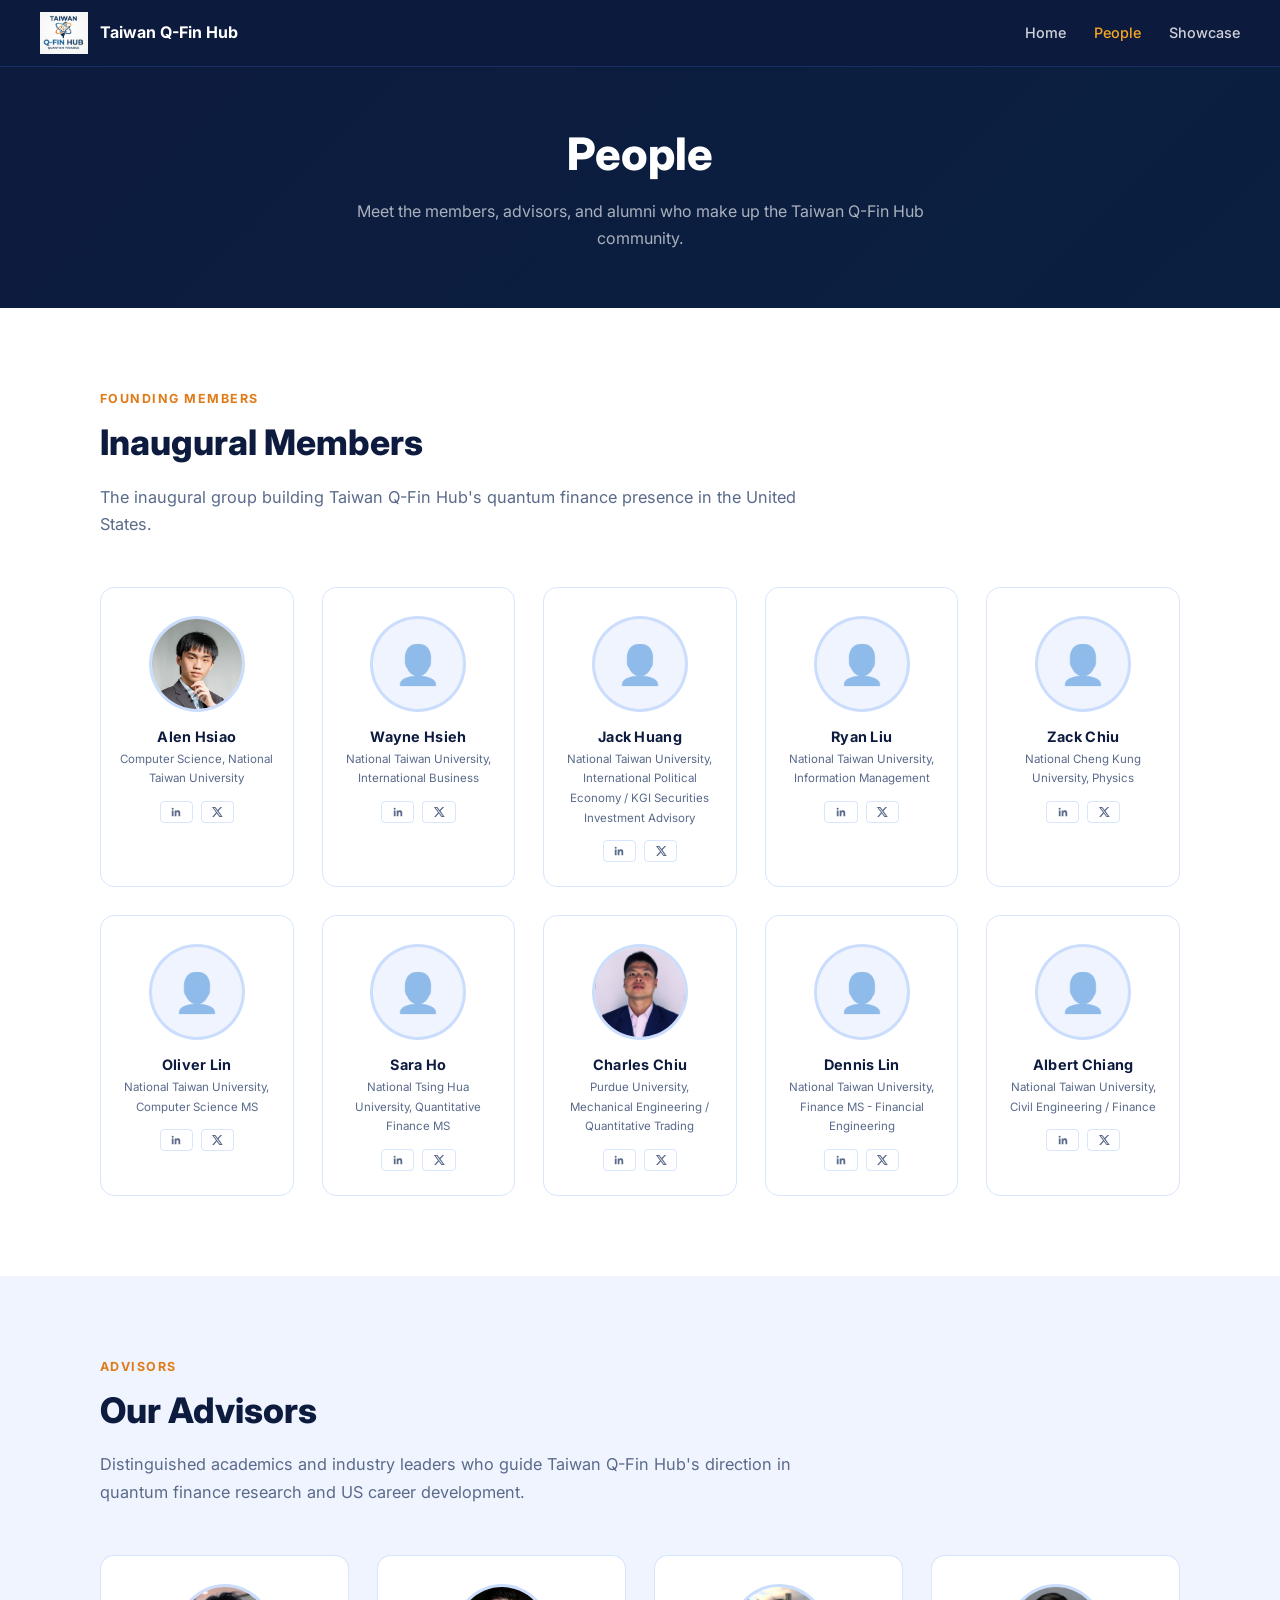
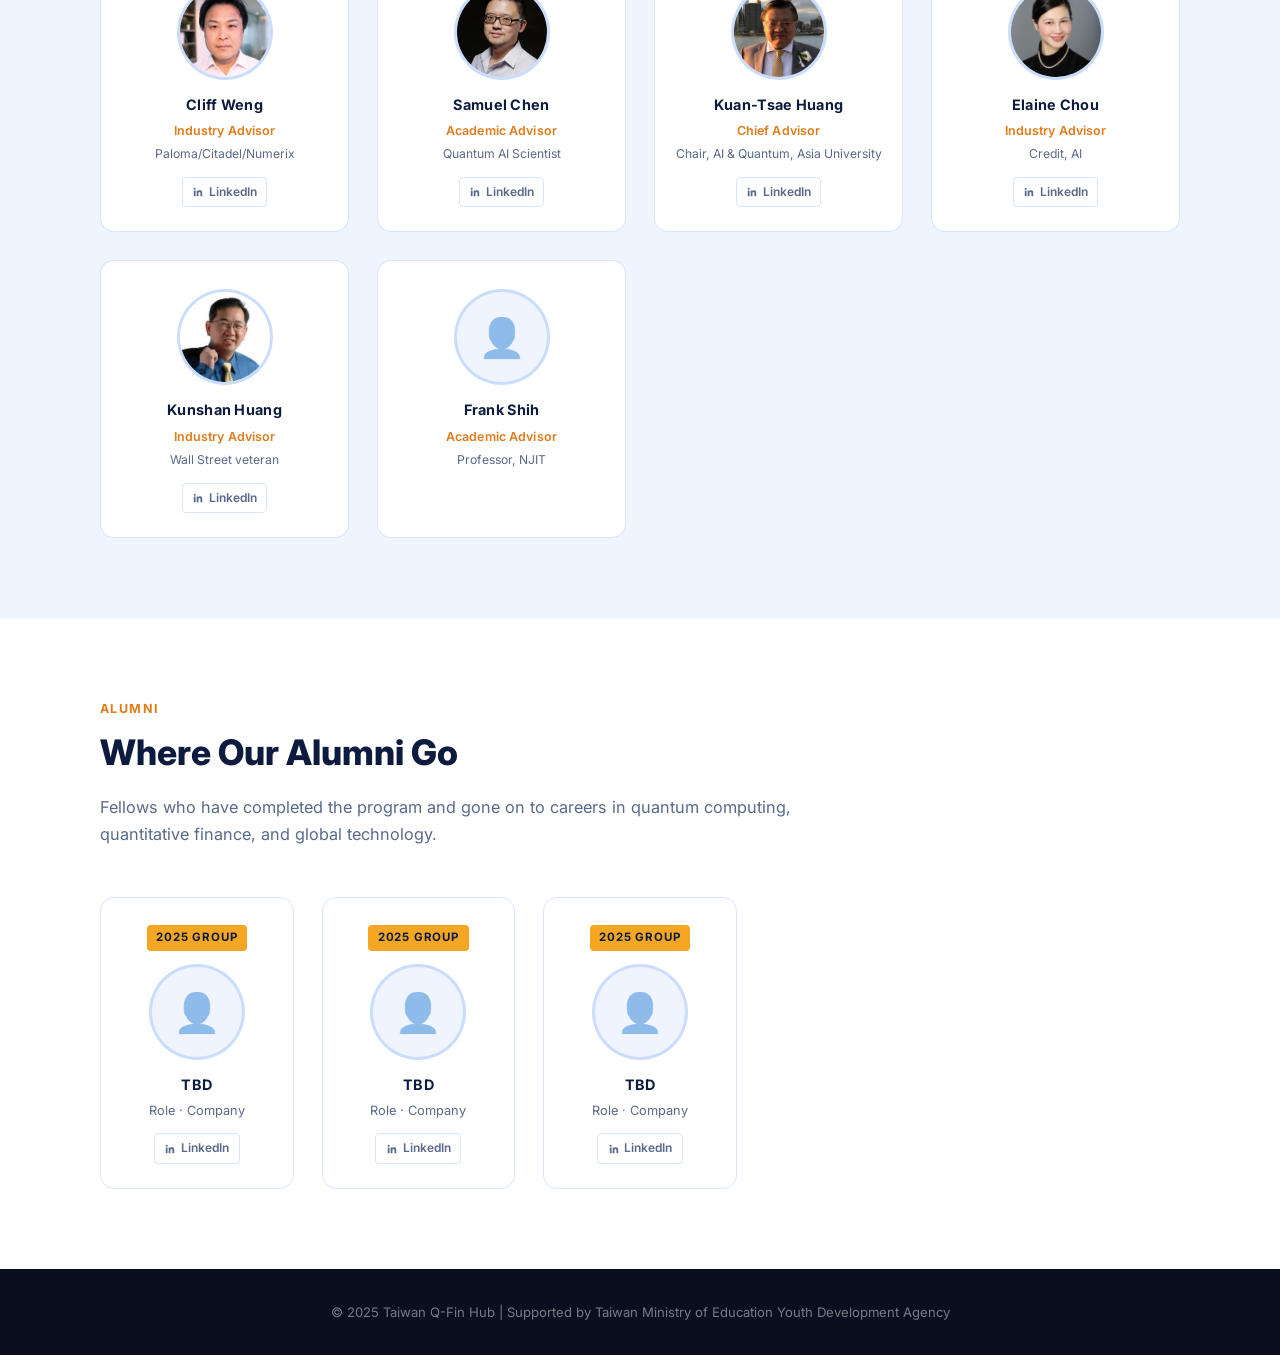
==== people.html @ 791dccd1 "Simplify navigation and standardize student profile links" ====
<!DOCTYPE html>
<html lang="en">
<head>
  <meta charset="UTF-8" />
  <meta name="viewport" content="width=device-width, initial-scale=1.0" />
  <title>People | Taiwan Q-Fin Hub</title>
  <meta name="description" content="Members, advisors, and alumni of Taiwan Q-Fin Hub – Taiwan's quantum finance research community." />
  <link rel="preconnect" href="https://fonts.googleapis.com" />
  <link rel="preconnect" href="https://fonts.gstatic.com" crossorigin />
  <link href="https://fonts.googleapis.com/css2?family=Inter:wght@300;400;500;600;700;800&family=Noto+Sans+TC:wght@300;400;500;700&display=swap" rel="stylesheet" />
  <link rel="stylesheet" href="styles.css" />
</head>
<body>

  <!-- Nav -->
  <nav>
    <a class="nav-logo" href="index.html">
      <img src="Taiwan QFin SM.png" alt="Taiwan Q-Fin Hub Logo" />
      <span>Taiwan Q-Fin Hub</span>
    </a>
    <ul class="nav-links">
      <li><a href="index.html">Home</a></li>
      <li><a href="people.html" class="nav-active">People</a></li>
      <li><a href="showcase.html">Showcase</a></li>
    </ul>
  </nav>

  <!-- Page Hero -->
  <div class="page-hero">
    <h1>People</h1>
    <p>Meet the members, advisors, and alumni who make up the Taiwan Q-Fin Hub community.</p>
  </div>

  <!-- Founding Members -->
  <section id="members">
    <div class="container">
      <div class="section-label">Founding Members</div>
      <h2 class="section-title">Inaugural Members</h2>
      <p class="section-intro">The inaugural group building Taiwan Q-Fin Hub's quantum finance presence in the United States.</p>
      <div class="members-grid">

        <!-- Member 1 -->
        <div class="member-card">
          <div class="member-photo">
            <img src="img/Hsiao, Wei-Lun.jpg" alt="Alen Hsiao" />
          </div>
          <div class="member-name">Alen Hsiao</div>
          <div class="member-org">Computer Science, National Taiwan University</div>
          <div class="member-links">
            <a class="member-link" href="https://www.linkedin.com/in/alen-hsiao/" target="_blank" rel="noopener" title="LinkedIn" aria-label="LinkedIn">
              <svg viewBox="0 0 24 24"><path d="M20.45 20.45h-3.56v-5.57c0-1.33-.03-3.04-1.85-3.04-1.85 0-2.13 1.45-2.13 2.94v5.67H9.35V9h3.41v1.56h.05c.48-.9 1.64-1.85 3.37-1.85 3.6 0 4.27 2.37 4.27 5.45v6.29zM5.34 7.43a2.07 2.07 0 110-4.14 2.07 2.07 0 010 4.14zM7.12 20.45H3.56V9h3.56v11.45z"/></svg>
            </a>
            <a class="member-link" href="https://x.com/LunXiao2959" target="_blank" rel="noopener" title="X Profile" aria-label="X Profile">
              <svg viewBox="0 0 24 24"><path d="M18.9 2h3.3l-7.2 8.2L23.5 22h-6.7l-5.2-6.8L5.6 22H2.3l7.7-8.8L1.8 2h6.8l4.7 6.2L18.9 2Zm-1.2 17.9h1.8L7.6 4H5.7l12 15.9Z"/></svg>
            </a>
          </div>
        </div>

        <!-- Member 2 -->
        <div class="member-card">
          <div class="member-photo">
            <span class="placeholder-icon">&#128100;</span>
          </div>
          <div class="member-name">Wayne Hsieh</div>
          <div class="member-org">National Taiwan University, International Business</div>
          <div class="member-links">
            <a class="member-link" href="#" title="LinkedIn" aria-label="LinkedIn">
              <svg viewBox="0 0 24 24"><path d="M20.45 20.45h-3.56v-5.57c0-1.33-.03-3.04-1.85-3.04-1.85 0-2.13 1.45-2.13 2.94v5.67H9.35V9h3.41v1.56h.05c.48-.9 1.64-1.85 3.37-1.85 3.6 0 4.27 2.37 4.27 5.45v6.29zM5.34 7.43a2.07 2.07 0 110-4.14 2.07 2.07 0 010 4.14zM7.12 20.45H3.56V9h3.56v11.45z"/></svg>
            </a>
            <a class="member-link" href="#" title="X Profile" aria-label="X Profile">
              <svg viewBox="0 0 24 24"><path d="M18.9 2h3.3l-7.2 8.2L23.5 22h-6.7l-5.2-6.8L5.6 22H2.3l7.7-8.8L1.8 2h6.8l4.7 6.2L18.9 2Zm-1.2 17.9h1.8L7.6 4H5.7l12 15.9Z"/></svg>
            </a>
          </div>
        </div>

        <!-- Member 3 -->
        <div class="member-card">
          <div class="member-photo">
            <span class="placeholder-icon">&#128100;</span>
          </div>
          <div class="member-name">Jack Huang</div>
          <div class="member-org">National Taiwan University, International Political Economy / KGI Securities Investment Advisory</div>
          <div class="member-links">
            <a class="member-link" href="#" title="LinkedIn" aria-label="LinkedIn">
              <svg viewBox="0 0 24 24"><path d="M20.45 20.45h-3.56v-5.57c0-1.33-.03-3.04-1.85-3.04-1.85 0-2.13 1.45-2.13 2.94v5.67H9.35V9h3.41v1.56h.05c.48-.9 1.64-1.85 3.37-1.85 3.6 0 4.27 2.37 4.27 5.45v6.29zM5.34 7.43a2.07 2.07 0 110-4.14 2.07 2.07 0 010 4.14zM7.12 20.45H3.56V9h3.56v11.45z"/></svg>
            </a>
            <a class="member-link" href="#" title="X Profile" aria-label="X Profile">
              <svg viewBox="0 0 24 24"><path d="M18.9 2h3.3l-7.2 8.2L23.5 22h-6.7l-5.2-6.8L5.6 22H2.3l7.7-8.8L1.8 2h6.8l4.7 6.2L18.9 2Zm-1.2 17.9h1.8L7.6 4H5.7l12 15.9Z"/></svg>
            </a>
          </div>
        </div>

        <!-- Member 4 -->
        <div class="member-card">
          <div class="member-photo">
            <span class="placeholder-icon">&#128100;</span>
          </div>
          <div class="member-name">Ryan Liu</div>
          <div class="member-org">National Taiwan University, Information Management</div>
          <div class="member-links">
            <a class="member-link" href="#" title="LinkedIn" aria-label="LinkedIn">
              <svg viewBox="0 0 24 24"><path d="M20.45 20.45h-3.56v-5.57c0-1.33-.03-3.04-1.85-3.04-1.85 0-2.13 1.45-2.13 2.94v5.67H9.35V9h3.41v1.56h.05c.48-.9 1.64-1.85 3.37-1.85 3.6 0 4.27 2.37 4.27 5.45v6.29zM5.34 7.43a2.07 2.07 0 110-4.14 2.07 2.07 0 010 4.14zM7.12 20.45H3.56V9h3.56v11.45z"/></svg>
            </a>
            <a class="member-link" href="#" title="X Profile" aria-label="X Profile">
              <svg viewBox="0 0 24 24"><path d="M18.9 2h3.3l-7.2 8.2L23.5 22h-6.7l-5.2-6.8L5.6 22H2.3l7.7-8.8L1.8 2h6.8l4.7 6.2L18.9 2Zm-1.2 17.9h1.8L7.6 4H5.7l12 15.9Z"/></svg>
            </a>
          </div>
        </div>

        <!-- Member 5 -->
        <div class="member-card">
          <div class="member-photo">
            <span class="placeholder-icon">&#128100;</span>
          </div>
          <div class="member-name">Zack Chiu</div>
          <div class="member-org">National Cheng Kung University, Physics</div>
          <div class="member-links">
            <a class="member-link" href="#" title="LinkedIn" aria-label="LinkedIn">
              <svg viewBox="0 0 24 24"><path d="M20.45 20.45h-3.56v-5.57c0-1.33-.03-3.04-1.85-3.04-1.85 0-2.13 1.45-2.13 2.94v5.67H9.35V9h3.41v1.56h.05c.48-.9 1.64-1.85 3.37-1.85 3.6 0 4.27 2.37 4.27 5.45v6.29zM5.34 7.43a2.07 2.07 0 110-4.14 2.07 2.07 0 010 4.14zM7.12 20.45H3.56V9h3.56v11.45z"/></svg>
            </a>
            <a class="member-link" href="#" title="X Profile" aria-label="X Profile">
              <svg viewBox="0 0 24 24"><path d="M18.9 2h3.3l-7.2 8.2L23.5 22h-6.7l-5.2-6.8L5.6 22H2.3l7.7-8.8L1.8 2h6.8l4.7 6.2L18.9 2Zm-1.2 17.9h1.8L7.6 4H5.7l12 15.9Z"/></svg>
            </a>
          </div>
        </div>

        <!-- Member 6 -->
        <div class="member-card">
          <div class="member-photo">
            <span class="placeholder-icon">&#128100;</span>
          </div>
          <div class="member-name">Oliver Lin</div>
          <div class="member-org">National Taiwan University, Computer Science MS</div>
          <div class="member-links">
            <a class="member-link" href="#" title="LinkedIn" aria-label="LinkedIn">
              <svg viewBox="0 0 24 24"><path d="M20.45 20.45h-3.56v-5.57c0-1.33-.03-3.04-1.85-3.04-1.85 0-2.13 1.45-2.13 2.94v5.67H9.35V9h3.41v1.56h.05c.48-.9 1.64-1.85 3.37-1.85 3.6 0 4.27 2.37 4.27 5.45v6.29zM5.34 7.43a2.07 2.07 0 110-4.14 2.07 2.07 0 010 4.14zM7.12 20.45H3.56V9h3.56v11.45z"/></svg>
            </a>
            <a class="member-link" href="#" title="X Profile" aria-label="X Profile">
              <svg viewBox="0 0 24 24"><path d="M18.9 2h3.3l-7.2 8.2L23.5 22h-6.7l-5.2-6.8L5.6 22H2.3l7.7-8.8L1.8 2h6.8l4.7 6.2L18.9 2Zm-1.2 17.9h1.8L7.6 4H5.7l12 15.9Z"/></svg>
            </a>
          </div>
        </div>

        <!-- Member 7 -->
        <div class="member-card">
          <div class="member-photo">
            <span class="placeholder-icon">&#128100;</span>
          </div>
          <div class="member-name">Sara Ho</div>
          <div class="member-org">National Tsing Hua University, Quantitative Finance MS</div>
          <div class="member-links">
            <a class="member-link" href="#" title="LinkedIn" aria-label="LinkedIn">
              <svg viewBox="0 0 24 24"><path d="M20.45 20.45h-3.56v-5.57c0-1.33-.03-3.04-1.85-3.04-1.85 0-2.13 1.45-2.13 2.94v5.67H9.35V9h3.41v1.56h.05c.48-.9 1.64-1.85 3.37-1.85 3.6 0 4.27 2.37 4.27 5.45v6.29zM5.34 7.43a2.07 2.07 0 110-4.14 2.07 2.07 0 010 4.14zM7.12 20.45H3.56V9h3.56v11.45z"/></svg>
            </a>
            <a class="member-link" href="#" title="X Profile" aria-label="X Profile">
              <svg viewBox="0 0 24 24"><path d="M18.9 2h3.3l-7.2 8.2L23.5 22h-6.7l-5.2-6.8L5.6 22H2.3l7.7-8.8L1.8 2h6.8l4.7 6.2L18.9 2Zm-1.2 17.9h1.8L7.6 4H5.7l12 15.9Z"/></svg>
            </a>
          </div>
        </div>

        <!-- Member 8 -->
        <div class="member-card">
          <div class="member-photo">
            <img src="img/CharlesChiu.jpg" alt="Charles Chiu" />
          </div>
          <div class="member-name">Charles Chiu</div>
          <div class="member-org">Purdue University, Mechanical Engineering / Quantitative Trading</div>
          <div class="member-links">
            <a class="member-link" href="https://www.linkedin.com/in/charles-chiu-a601b9210/" target="_blank" rel="noopener" title="LinkedIn" aria-label="LinkedIn">
              <svg viewBox="0 0 24 24"><path d="M20.45 20.45h-3.56v-5.57c0-1.33-.03-3.04-1.85-3.04-1.85 0-2.13 1.45-2.13 2.94v5.67H9.35V9h3.41v1.56h.05c.48-.9 1.64-1.85 3.37-1.85 3.6 0 4.27 2.37 4.27 5.45v6.29zM5.34 7.43a2.07 2.07 0 110-4.14 2.07 2.07 0 010 4.14zM7.12 20.45H3.56V9h3.56v11.45z"/></svg>
            </a>
            <a class="member-link" href="#" title="X Profile" aria-label="X Profile">
              <svg viewBox="0 0 24 24"><path d="M18.9 2h3.3l-7.2 8.2L23.5 22h-6.7l-5.2-6.8L5.6 22H2.3l7.7-8.8L1.8 2h6.8l4.7 6.2L18.9 2Zm-1.2 17.9h1.8L7.6 4H5.7l12 15.9Z"/></svg>
            </a>
          </div>
        </div>

        <!-- Member 9 -->
        <div class="member-card">
          <div class="member-photo">
            <span class="placeholder-icon">&#128100;</span>
          </div>
          <div class="member-name">Dennis Lin</div>
          <div class="member-org">National Taiwan University, Finance MS - Financial Engineering</div>
          <div class="member-links">
            <a class="member-link" href="#" title="LinkedIn" aria-label="LinkedIn">
              <svg viewBox="0 0 24 24"><path d="M20.45 20.45h-3.56v-5.57c0-1.33-.03-3.04-1.85-3.04-1.85 0-2.13 1.45-2.13 2.94v5.67H9.35V9h3.41v1.56h.05c.48-.9 1.64-1.85 3.37-1.85 3.6 0 4.27 2.37 4.27 5.45v6.29zM5.34 7.43a2.07 2.07 0 110-4.14 2.07 2.07 0 010 4.14zM7.12 20.45H3.56V9h3.56v11.45z"/></svg>
            </a>
            <a class="member-link" href="#" title="X Profile" aria-label="X Profile">
              <svg viewBox="0 0 24 24"><path d="M18.9 2h3.3l-7.2 8.2L23.5 22h-6.7l-5.2-6.8L5.6 22H2.3l7.7-8.8L1.8 2h6.8l4.7 6.2L18.9 2Zm-1.2 17.9h1.8L7.6 4H5.7l12 15.9Z"/></svg>
            </a>
          </div>
        </div>

        <!-- Member 10 -->
        <div class="member-card">
          <div class="member-photo">
            <span class="placeholder-icon">&#128100;</span>
          </div>
          <div class="member-name">Albert Chiang</div>
          <div class="member-org">National Taiwan University, Civil Engineering / Finance</div>
          <div class="member-links">
            <a class="member-link" href="#" title="LinkedIn" aria-label="LinkedIn">
              <svg viewBox="0 0 24 24"><path d="M20.45 20.45h-3.56v-5.57c0-1.33-.03-3.04-1.85-3.04-1.85 0-2.13 1.45-2.13 2.94v5.67H9.35V9h3.41v1.56h.05c.48-.9 1.64-1.85 3.37-1.85 3.6 0 4.27 2.37 4.27 5.45v6.29zM5.34 7.43a2.07 2.07 0 110-4.14 2.07 2.07 0 010 4.14zM7.12 20.45H3.56V9h3.56v11.45z"/></svg>
            </a>
            <a class="member-link" href="#" title="X Profile" aria-label="X Profile">
              <svg viewBox="0 0 24 24"><path d="M18.9 2h3.3l-7.2 8.2L23.5 22h-6.7l-5.2-6.8L5.6 22H2.3l7.7-8.8L1.8 2h6.8l4.7 6.2L18.9 2Zm-1.2 17.9h1.8L7.6 4H5.7l12 15.9Z"/></svg>
            </a>
          </div>
        </div>

      </div>
    </div>
  </section>

  <!-- Advisors -->
  <section id="advisors">
    <div class="container">
      <div class="section-label">Advisors</div>
      <h2 class="section-title">Our Advisors</h2>
      <p class="section-intro">Distinguished academics and industry leaders who guide Taiwan Q-Fin Hub's direction in quantum finance research and US career development.</p>
      <div class="advisors-grid">

        <div class="advisor-card">
          <div class="member-photo"><img src="img/cliffweng.jpg" alt="Cliff Weng" /></div>
          <div class="member-name">Cliff Weng</div>
          <div class="advisor-title">Industry Advisor</div>
          <div class="advisor-org">Paloma/Citadel/Numerix</div>
          <div class="member-links">
            <a class="member-link" href="https://www.linkedin.com/in/cliffweng/" target="_blank" rel="noopener" title="LinkedIn">
              <svg viewBox="0 0 24 24"><path d="M20.45 20.45h-3.56v-5.57c0-1.33-.03-3.04-1.85-3.04-1.85 0-2.13 1.45-2.13 2.94v5.67H9.35V9h3.41v1.56h.05c.48-.9 1.64-1.85 3.37-1.85 3.6 0 4.27 2.37 4.27 5.45v6.29zM5.34 7.43a2.07 2.07 0 110-4.14 2.07 2.07 0 010 4.14zM7.12 20.45H3.56V9h3.56v11.45z"/></svg>
              LinkedIn
            </a>
          </div>
        </div>

        <div class="advisor-card">
          <div class="member-photo"><img src="img/SamuelChen.jpg" alt="Samuel Chen" /></div>
          <div class="member-name">Samuel Chen</div>
          <div class="advisor-title">Academic Advisor</div>
          <div class="advisor-org">Quantum AI Scientist</div>
          <div class="member-links">
            <a class="member-link" href="https://www.linkedin.com/in/samuel-yen-chi-chen/" target="_blank" rel="noopener" title="LinkedIn">
              <svg viewBox="0 0 24 24"><path d="M20.45 20.45h-3.56v-5.57c0-1.33-.03-3.04-1.85-3.04-1.85 0-2.13 1.45-2.13 2.94v5.67H9.35V9h3.41v1.56h.05c.48-.9 1.64-1.85 3.37-1.85 3.6 0 4.27 2.37 4.27 5.45v6.29zM5.34 7.43a2.07 2.07 0 110-4.14 2.07 2.07 0 010 4.14zM7.12 20.45H3.56V9h3.56v11.45z"/></svg>
              LinkedIn
            </a>
          </div>
        </div>

        <div class="advisor-card">
          <div class="member-photo"><img src="img/Kuan-Tsae-Huang.jpg" alt="Kuan-Tsae Huang" /></div>
          <div class="member-name">Kuan-Tsae Huang</div>
          <div class="advisor-title">Chief Advisor</div>
          <div class="advisor-org">Chair, AI & Quantum, Asia University</div>
          <div class="member-links">
            <a class="member-link" href="https://www.linkedin.com/in/kuan-tsae-huang-0a77788/" target="_blank" rel="noopener" title="LinkedIn">
              <svg viewBox="0 0 24 24"><path d="M20.45 20.45h-3.56v-5.57c0-1.33-.03-3.04-1.85-3.04-1.85 0-2.13 1.45-2.13 2.94v5.67H9.35V9h3.41v1.56h.05c.48-.9 1.64-1.85 3.37-1.85 3.6 0 4.27 2.37 4.27 5.45v6.29zM5.34 7.43a2.07 2.07 0 110-4.14 2.07 2.07 0 010 4.14zM7.12 20.45H3.56V9h3.56v11.45z"/></svg>
              LinkedIn
            </a>
          </div>
        </div>

        <div class="advisor-card">
          <div class="member-photo"><img src="img/elainechou.jpg" alt="Elaine Chou" /></div>
          <div class="member-name">Elaine Chou</div>
          <div class="advisor-title">Industry Advisor</div>
          <div class="advisor-org">Credit, AI</div>
          <div class="member-links">
            <a class="member-link" href="https://www.linkedin.com/in/elaineschou/" target="_blank" rel="noopener" title="LinkedIn">
              <svg viewBox="0 0 24 24"><path d="M20.45 20.45h-3.56v-5.57c0-1.33-.03-3.04-1.85-3.04-1.85 0-2.13 1.45-2.13 2.94v5.67H9.35V9h3.41v1.56h.05c.48-.9 1.64-1.85 3.37-1.85 3.6 0 4.27 2.37 4.27 5.45v6.29zM5.34 7.43a2.07 2.07 0 110-4.14 2.07 2.07 0 010 4.14zM7.12 20.45H3.56V9h3.56v11.45z"/></svg>
              LinkedIn
            </a>
          </div>
        </div>

        <div class="advisor-card">
          <div class="member-photo"><img src="img/KunshanHuang.jpg" alt="Kunshan Huang" /></div>
          <div class="member-name">Kunshan Huang</div>
          <div class="advisor-title">Industry Advisor</div>
          <div class="advisor-org">Wall Street veteran</div>
          <div class="member-links">
            <a class="member-link" href="https://www.linkedin.com/in/kunshan-huang-b61172/" target="_blank" rel="noopener" title="LinkedIn">
              <svg viewBox="0 0 24 24"><path d="M20.45 20.45h-3.56v-5.57c0-1.33-.03-3.04-1.85-3.04-1.85 0-2.13 1.45-2.13 2.94v5.67H9.35V9h3.41v1.56h.05c.48-.9 1.64-1.85 3.37-1.85 3.6 0 4.27 2.37 4.27 5.45v6.29zM5.34 7.43a2.07 2.07 0 110-4.14 2.07 2.07 0 010 4.14zM7.12 20.45H3.56V9h3.56v11.45z"/></svg>
              LinkedIn
            </a>
          </div>
        </div>

        <div class="advisor-card">
          <div class="member-photo"><span class="placeholder-icon">&#128100;</span></div>
          <div class="member-name">Frank Shih</div>
          <div class="advisor-title">Academic Advisor</div>
          <div class="advisor-org">Professor, NJIT</div>
          <div class="member-links">
          </div>
        </div>

      </div>
    </div>
  </section>

  <!-- Alumni -->
  <section id="alumni">
    <div class="container">
      <div class="section-label">Alumni</div>
      <h2 class="section-title">Where Our Alumni Go</h2>
      <p class="section-intro">Fellows who have completed the program and gone on to careers in quantum computing, quantitative finance, and global technology.</p>
      <div class="alumni-grid">

        <!-- Alumni placeholder 1 -->
        <div class="alumni-card">
          <div class="alumni-year">2025 Group</div>
          <div class="member-photo">
            <span class="placeholder-icon">&#128100;</span>
          </div>
          <div class="member-name">TBD</div>
          <div class="alumni-role">Role · Company</div>
          <div class="member-links">
            <a class="member-link" href="#" title="LinkedIn">
              <svg viewBox="0 0 24 24"><path d="M20.45 20.45h-3.56v-5.57c0-1.33-.03-3.04-1.85-3.04-1.85 0-2.13 1.45-2.13 2.94v5.67H9.35V9h3.41v1.56h.05c.48-.9 1.64-1.85 3.37-1.85 3.6 0 4.27 2.37 4.27 5.45v6.29zM5.34 7.43a2.07 2.07 0 110-4.14 2.07 2.07 0 010 4.14zM7.12 20.45H3.56V9h3.56v11.45z"/></svg>
              LinkedIn
            </a>
          </div>
        </div>

        <!-- Alumni placeholder 2 -->
        <div class="alumni-card">
          <div class="alumni-year">2025 Group</div>
          <div class="member-photo">
            <span class="placeholder-icon">&#128100;</span>
          </div>
          <div class="member-name">TBD</div>
          <div class="alumni-role">Role · Company</div>
          <div class="member-links">
            <a class="member-link" href="#" title="LinkedIn">
              <svg viewBox="0 0 24 24"><path d="M20.45 20.45h-3.56v-5.57c0-1.33-.03-3.04-1.85-3.04-1.85 0-2.13 1.45-2.13 2.94v5.67H9.35V9h3.41v1.56h.05c.48-.9 1.64-1.85 3.37-1.85 3.6 0 4.27 2.37 4.27 5.45v6.29zM5.34 7.43a2.07 2.07 0 110-4.14 2.07 2.07 0 010 4.14zM7.12 20.45H3.56V9h3.56v11.45z"/></svg>
              LinkedIn
            </a>
          </div>
        </div>

        <!-- Alumni placeholder 3 -->
        <div class="alumni-card">
          <div class="alumni-year">2025 Group</div>
          <div class="member-photo">
            <span class="placeholder-icon">&#128100;</span>
          </div>
          <div class="member-name">TBD</div>
          <div class="alumni-role">Role · Company</div>
          <div class="member-links">
            <a class="member-link" href="#" title="LinkedIn">
              <svg viewBox="0 0 24 24"><path d="M20.45 20.45h-3.56v-5.57c0-1.33-.03-3.04-1.85-3.04-1.85 0-2.13 1.45-2.13 2.94v5.67H9.35V9h3.41v1.56h.05c.48-.9 1.64-1.85 3.37-1.85 3.6 0 4.27 2.37 4.27 5.45v6.29zM5.34 7.43a2.07 2.07 0 110-4.14 2.07 2.07 0 010 4.14zM7.12 20.45H3.56V9h3.56v11.45z"/></svg>
              LinkedIn
            </a>
          </div>
        </div>

      </div>
    </div>
  </section>

  <!-- Footer -->
  <footer>
    <p>© 2025 Taiwan Q-Fin Hub | Supported by Taiwan Ministry of Education Youth Development Agency</p>
  </footer>
</body>
</html>
---- styles.css ----
/* ── Reset & Base ── */
*, *::before, *::after { box-sizing: border-box; margin: 0; padding: 0; }
:root {
  --navy:   #0d1b3e;
  --blue:   #1a3a6e;
  --accent: #e07b1a;
  --gold:   #f5a623;
  --sky:    #3b82f6;
  --light:  #f0f4ff;
  --white:  #ffffff;
  --text:   #1e2a45;
  --muted:  #5a6a8a;
  --border: rgba(59,130,246,.2);
}
html { scroll-behavior: smooth; }
body {
  font-family: 'Inter', 'Noto Sans TC', sans-serif;
  color: var(--text);
  background: var(--white);
  line-height: 1.7;
}

/* ── Nav ── */
nav {
  position: fixed; top: 0; left: 0; right: 0; z-index: 99;
  display: flex; align-items: center; justify-content: space-between;
  padding: .75rem 2.5rem;
  background: rgba(13,27,62,.95);
  backdrop-filter: blur(10px);
  border-bottom: 1px solid var(--border);
}
.nav-logo { display: flex; align-items: center; gap: .75rem; text-decoration: none; }
.nav-logo img { height: 42px; }
.nav-logo span { color: #fff; font-weight: 700; font-size: 1rem; line-height: 1.2; }
.nav-links { display: flex; gap: 1.75rem; list-style: none; }
.nav-links a {
  color: rgba(255,255,255,.8); text-decoration: none;
  font-size: .9rem; font-weight: 500;
  transition: color .2s;
}
.nav-links a:hover { color: var(--gold); }

/* ── Hero ── */
#hero {
  min-height: 100vh;
  display: flex; align-items: center; justify-content: center;
  text-align: center;
  background: linear-gradient(135deg, var(--navy) 0%, #0a2040 55%, #0d3060 100%);
  padding: 7rem 2rem 4rem;
  position: relative; overflow: hidden;
}
#hero::before {
  content: '';
  position: absolute; inset: 0;
  background: radial-gradient(ellipse at 60% 50%, rgba(59,130,246,.12) 0%, transparent 70%),
              radial-gradient(ellipse at 20% 80%, rgba(224,123,26,.08) 0%, transparent 50%);
}
.hero-inner { position: relative; max-width: 860px; }
.hero-logo { width: 180px; margin-bottom: 2rem; filter: drop-shadow(0 4px 24px rgba(0,0,0,.4)); }
.hero-title-en {
  font-size: clamp(2.2rem, 5vw, 3.5rem);
  font-weight: 800; color: #fff;
  letter-spacing: -.01em; line-height: 1.1;
}
.hero-title-zh {
  font-size: clamp(1.6rem, 3.5vw, 2.4rem);
  font-weight: 700; color: var(--gold);
  margin-top: .5rem; letter-spacing: .05em;
  font-family: 'Noto Sans TC', sans-serif;
}
.hero-sub {
  margin-top: 1.5rem;
  font-size: 1.1rem; color: rgba(255,255,255,.72);
  max-width: 640px; margin-left: auto; margin-right: auto;
}
.hero-cta {
  margin-top: 2.5rem; display: flex; gap: 1rem;
  justify-content: center; flex-wrap: wrap;
}
.btn-primary {
  background: var(--accent); color: #fff;
  padding: .8rem 2rem; border-radius: 6px;
  text-decoration: none; font-weight: 600; font-size: .95rem;
  transition: background .2s, transform .15s;
  display: inline-block;
}
.btn-primary:hover { background: #c56a10; transform: translateY(-2px); }
.btn-outline {
  border: 2px solid rgba(255,255,255,.4); color: #fff;
  padding: .8rem 2rem; border-radius: 6px;
  text-decoration: none; font-weight: 600; font-size: .95rem;
  transition: border-color .2s, transform .15s;
  display: inline-block;
}
.btn-outline:hover { border-color: var(--gold); color: var(--gold); transform: translateY(-2px); }

/* ── Sections ── */
section { padding: 5rem 2rem; }
.container { max-width: 1080px; margin: 0 auto; }
.section-label {
  font-size: .78rem; font-weight: 700; letter-spacing: .12em;
  text-transform: uppercase; color: var(--accent);
  margin-bottom: .75rem;
}
.section-title {
  font-size: clamp(1.6rem, 3vw, 2.2rem);
  font-weight: 800; color: var(--navy);
  line-height: 1.2;
}
.section-intro {
  margin-top: 1.25rem; max-width: 700px;
  color: var(--muted); font-size: 1.02rem;
}

/* ── About ── */
#about { background: var(--light); }
.about-grid {
  display: grid; grid-template-columns: 1fr 1fr;
  gap: 3rem; margin-top: 3rem; align-items: start;
}
.about-block h3 {
  font-size: 1.1rem; font-weight: 700; color: var(--navy);
  margin-bottom: .75rem;
}
.about-block p { color: var(--muted); font-size: .97rem; }
.about-block p + p { margin-top: .75rem; }
.glance {
  margin-top: 2.5rem;
  padding-top: 2rem;
  border-top: 1px solid var(--border);
}
.glance h3 {
  font-size: 1.05rem;
  font-weight: 800;
  color: var(--navy);
  margin-bottom: 1rem;
}
.glance-grid {
  display: grid;
  grid-template-columns: repeat(2, minmax(0, 1fr));
  gap: 1rem;
}
.glance-item {
  display: flex;
  align-items: flex-start;
  gap: .9rem;
  background: #fff;
  border: 1px solid var(--border);
  border-radius: 8px;
  padding: 1rem;
}
.glance-icon {
  width: 2.25rem;
  height: 2.25rem;
  color: var(--accent);
  background: rgba(224,123,26,.1);
  border-radius: 8px;
  display: flex;
  align-items: center;
  justify-content: center;
  flex-shrink: 0;
}
.glance-icon svg {
  width: 1.25rem;
  height: 1.25rem;
  fill: none;
  stroke: currentColor;
  stroke-width: 2;
  stroke-linecap: round;
  stroke-linejoin: round;
}
.glance-label {
  font-size: .74rem;
  font-weight: 800;
  letter-spacing: .08em;
  text-transform: uppercase;
  color: var(--accent);
}
.glance-value {
  font-size: .92rem;
  color: var(--text);
  font-weight: 600;
  line-height: 1.45;
  margin-top: .1rem;
}

/* ── Program ── */
#program { background: #fff; }
.program-cards {
  display: grid; grid-template-columns: repeat(auto-fit, minmax(240px, 1fr));
  gap: 1.5rem; margin-top: 3rem;
}
.pcard {
  border: 1px solid var(--border); border-radius: 12px;
  padding: 2rem 1.75rem;
  transition: box-shadow .2s, transform .15s;
}
.pcard:hover { box-shadow: 0 8px 32px rgba(26,58,110,.12); transform: translateY(-3px); }
.pcard-icon {
  width: 2.2rem;
  height: 2.2rem;
  color: var(--accent);
  margin-bottom: 1rem;
}
.pcard-icon svg {
  width: 100%;
  height: 100%;
  fill: none;
  stroke: currentColor;
  stroke-width: 1.8;
  stroke-linecap: round;
  stroke-linejoin: round;
}
.pcard h3 { font-size: 1rem; font-weight: 700; color: var(--navy); margin-bottom: .4rem; }
.pcard p { font-size: .9rem; color: var(--muted); }

/* ── Schedule ── */
#schedule { background: var(--light); }
.timeline { margin-top: 3rem; display: flex; flex-direction: column; gap: 0; }
.trow {
  display: grid; grid-template-columns: 140px 1fr;
  gap: 1.5rem; padding: 1.25rem 0;
  border-bottom: 1px solid var(--border);
  align-items: start;
}
.trow:last-child { border-bottom: none; }
.trow-week {
  font-size: .82rem; font-weight: 700;
  color: var(--accent); text-transform: uppercase;
  letter-spacing: .06em; padding-top: .15rem;
}
.trow-content h4 { font-size: .97rem; font-weight: 600; color: var(--navy); }
.trow-content ul {
  margin-top: .5rem; padding-left: 1.1rem;
  color: var(--muted); font-size: .88rem;
}
.trow-content ul li { margin-bottom: .25rem; }

/* ── Partners ── */
#partners { background: #fff; }
.partner-grid {
  display: grid; grid-template-columns: repeat(auto-fit, minmax(220px, 1fr));
  gap: 1.5rem; margin-top: 3rem;
}
.partner-card {
  border: 1px solid var(--border); border-radius: 10px;
  padding: 1.75rem; text-align: center;
  transition: box-shadow .2s;
}
.partner-card:hover { box-shadow: 0 6px 24px rgba(26,58,110,.1); }
.partner-card .badge {
  display: inline-block; background: var(--navy); color: #fff;
  border-radius: 6px; padding: .3rem .75rem;
  font-size: .75rem; font-weight: 700; letter-spacing: .06em;
  text-transform: uppercase; margin-bottom: 1rem;
}
.partner-card h3 { font-size: .97rem; font-weight: 700; color: var(--navy); }
.partner-card p { font-size: .85rem; color: var(--muted); margin-top: .5rem; }

/* ── Members ── */
#members { background: #fff; }
.members-grid {
  display: grid;
  grid-template-columns: repeat(auto-fill, minmax(180px, 1fr));
  gap: 1.75rem; margin-top: 3rem;
}
.member-card {
  text-align: center; padding: 1.75rem 1rem 1.5rem;
  border: 1px solid var(--border); border-radius: 14px;
  transition: box-shadow .2s, transform .15s;
}
.member-card:hover { box-shadow: 0 8px 28px rgba(26,58,110,.12); transform: translateY(-3px); }
.member-photo {
  width: 96px; height: 96px; border-radius: 50%;
  margin: 0 auto 1rem;
  background: var(--light);
  border: 3px solid var(--border);
  display: flex; align-items: center; justify-content: center;
  overflow: hidden;
}
.member-photo img { width: 100%; height: 100%; object-fit: cover; }
.member-photo .placeholder-icon {
  font-size: 2.4rem; color: var(--muted); opacity: .45;
  line-height: 1;
}
.member-name {
  font-size: .9rem; font-weight: 700; color: var(--navy);
  letter-spacing: .02em; line-height: 1.3;
}
.member-org {
  font-size: .72rem; color: var(--muted); margin-top: .2rem;
}
.member-links {
  display: flex; gap: .5rem; justify-content: center;
  margin-top: .75rem;
}
.member-link {
  display: inline-flex; align-items: center; gap: .3rem;
  font-size: .75rem; font-weight: 600; color: var(--muted);
  text-decoration: none; padding: .25rem .6rem;
  border: 1px solid var(--border); border-radius: 4px;
  transition: color .15s, border-color .15s;
}
.member-link:hover { color: var(--accent); border-color: var(--accent); }
.member-link svg { width: 12px; height: 12px; fill: currentColor; flex-shrink: 0; }

/* ── Advisors ── */
#advisors { background: var(--light); }
.advisors-grid {
  display: grid;
  grid-template-columns: repeat(4, 1fr);
  gap: 1.75rem; margin-top: 3rem;
}
.advisor-card {
  text-align: center; padding: 1.75rem 1rem 1.5rem;
  border: 1px solid var(--border); border-radius: 14px;
  background: #fff;
  transition: box-shadow .2s, transform .15s;
}
.advisor-card:hover { box-shadow: 0 8px 28px rgba(26,58,110,.12); transform: translateY(-3px); }
.advisor-title {
  font-size: .78rem; color: var(--accent); font-weight: 600;
  margin-top: .35rem; letter-spacing: .01em;
}
.advisor-org {
  font-size: .76rem; color: var(--muted); margin-top: .2rem;
}

/* ── CTA ── */
#cta {
  background: linear-gradient(135deg, var(--navy) 0%, #0a2040 100%);
  text-align: center; padding: 6rem 2rem;
}
#cta h2 { font-size: clamp(1.6rem, 3vw, 2.2rem); font-weight: 800; color: #fff; }
#cta p { color: rgba(255,255,255,.7); margin-top: 1rem; font-size: 1rem; }
#cta .cta-row { margin-top: 2rem; display: flex; gap: 1rem; justify-content: center; flex-wrap: wrap; }

/* ── Footer ── */
footer {
  background: #080f1f; color: rgba(255,255,255,.45);
  text-align: center; padding: 2rem; font-size: .82rem;
}
footer a { color: rgba(255,255,255,.5); text-decoration: none; }
footer a:hover { color: var(--gold); }

/* ── Nav active state ── */
.nav-links a.nav-active { color: var(--gold); }

/* ── Page Hero (sub-pages) ── */
.page-hero {
  background: linear-gradient(135deg, var(--navy) 0%, #0a2040 100%);
  padding: 8rem 2rem 3.5rem;
  text-align: center;
  position: relative;
}
.page-hero h1 {
  font-size: clamp(1.8rem, 4vw, 2.8rem);
  font-weight: 800; color: #fff; line-height: 1.2;
}
.page-hero p {
  color: rgba(255,255,255,.65); font-size: 1rem;
  max-width: 600px; margin: 1rem auto 0;
}

/* ── Alumni ── */
#alumni { background: #fff; }
.alumni-grid {
  display: grid;
  grid-template-columns: repeat(auto-fill, minmax(180px, 1fr));
  gap: 1.75rem; margin-top: 3rem;
}
.alumni-card {
  text-align: center; padding: 1.5rem 1rem;
  border: 1px solid var(--border); border-radius: 14px;
  transition: box-shadow .2s, transform .15s;
}
.alumni-card:hover { box-shadow: 0 8px 28px rgba(26,58,110,.12); transform: translateY(-3px); }
.alumni-year {
  display: inline-block; font-size: .72rem; font-weight: 700;
  letter-spacing: .07em; text-transform: uppercase;
  background: var(--gold); color: var(--navy);
  padding: .18rem .6rem; border-radius: 4px;
  margin-bottom: .85rem;
}
.alumni-role {
  font-size: .8rem; color: var(--muted); margin-top: .3rem;
}

/* ── Showcase ── */
#showcase { background: var(--light); }
.showcase-grid {
  display: flex; flex-direction: column; gap: 1.75rem; margin-top: 3rem;
}
.showcase-card {
  background: #fff; border: 1px solid var(--border); border-radius: 14px;
  padding: 2rem 2.25rem;
  transition: box-shadow .2s, transform .15s;
}
.showcase-card:hover { box-shadow: 0 8px 28px rgba(26,58,110,.1); transform: translateY(-2px); }
.showcase-type {
  display: inline-block; font-size: .72rem; font-weight: 700;
  letter-spacing: .08em; text-transform: uppercase;
  background: var(--navy); color: #fff;
  padding: .2rem .65rem; border-radius: 4px; margin-bottom: .85rem;
}
.showcase-title {
  font-size: 1.07rem; font-weight: 700; color: var(--navy); line-height: 1.4;
}
.showcase-authors {
  font-size: .85rem; color: var(--muted); margin-top: .35rem;
}
.showcase-venue {
  font-size: .82rem; color: var(--accent); font-weight: 600; margin-top: .2rem;
}
.showcase-abstract {
  font-size: .9rem; color: var(--muted); margin-top: .9rem; line-height: 1.65;
}
.showcase-tags {
  display: flex; flex-wrap: wrap; gap: .4rem; margin-top: .9rem;
}
.showcase-tag {
  font-size: .75rem; background: var(--light); color: var(--blue);
  padding: .2rem .65rem; border-radius: 4px; font-weight: 500;
}
.showcase-links {
  display: flex; gap: .6rem; margin-top: 1rem; flex-wrap: wrap;
}
.showcase-link {
  display: inline-flex; align-items: center; gap: .3rem;
  font-size: .8rem; font-weight: 600; color: var(--muted);
  text-decoration: none; padding: .3rem .8rem;
  border: 1px solid var(--border); border-radius: 5px;
  transition: color .15s, border-color .15s;
}
.showcase-link svg {
  width: 14px;
  height: 14px;
  fill: none;
  stroke: currentColor;
  stroke-width: 2;
  stroke-linecap: round;
  stroke-linejoin: round;
  flex-shrink: 0;
}
.showcase-link:hover { color: var(--accent); border-color: var(--accent); }

/* ── Responsive ── */
@media (max-width: 768px) {
  nav { padding: .75rem 1rem; }
  .nav-links { display: none; }
  .about-grid, .glance-grid { grid-template-columns: 1fr; }
  .trow { grid-template-columns: 90px 1fr; }
  .members-grid { grid-template-columns: repeat(auto-fill, minmax(150px, 1fr)); }
  .advisors-grid { grid-template-columns: repeat(2, 1fr); }
  .alumni-grid { grid-template-columns: repeat(auto-fill, minmax(150px, 1fr)); }
  .showcase-card { padding: 1.5rem; }
  .page-hero { padding: 7rem 1.5rem 3rem; }
}
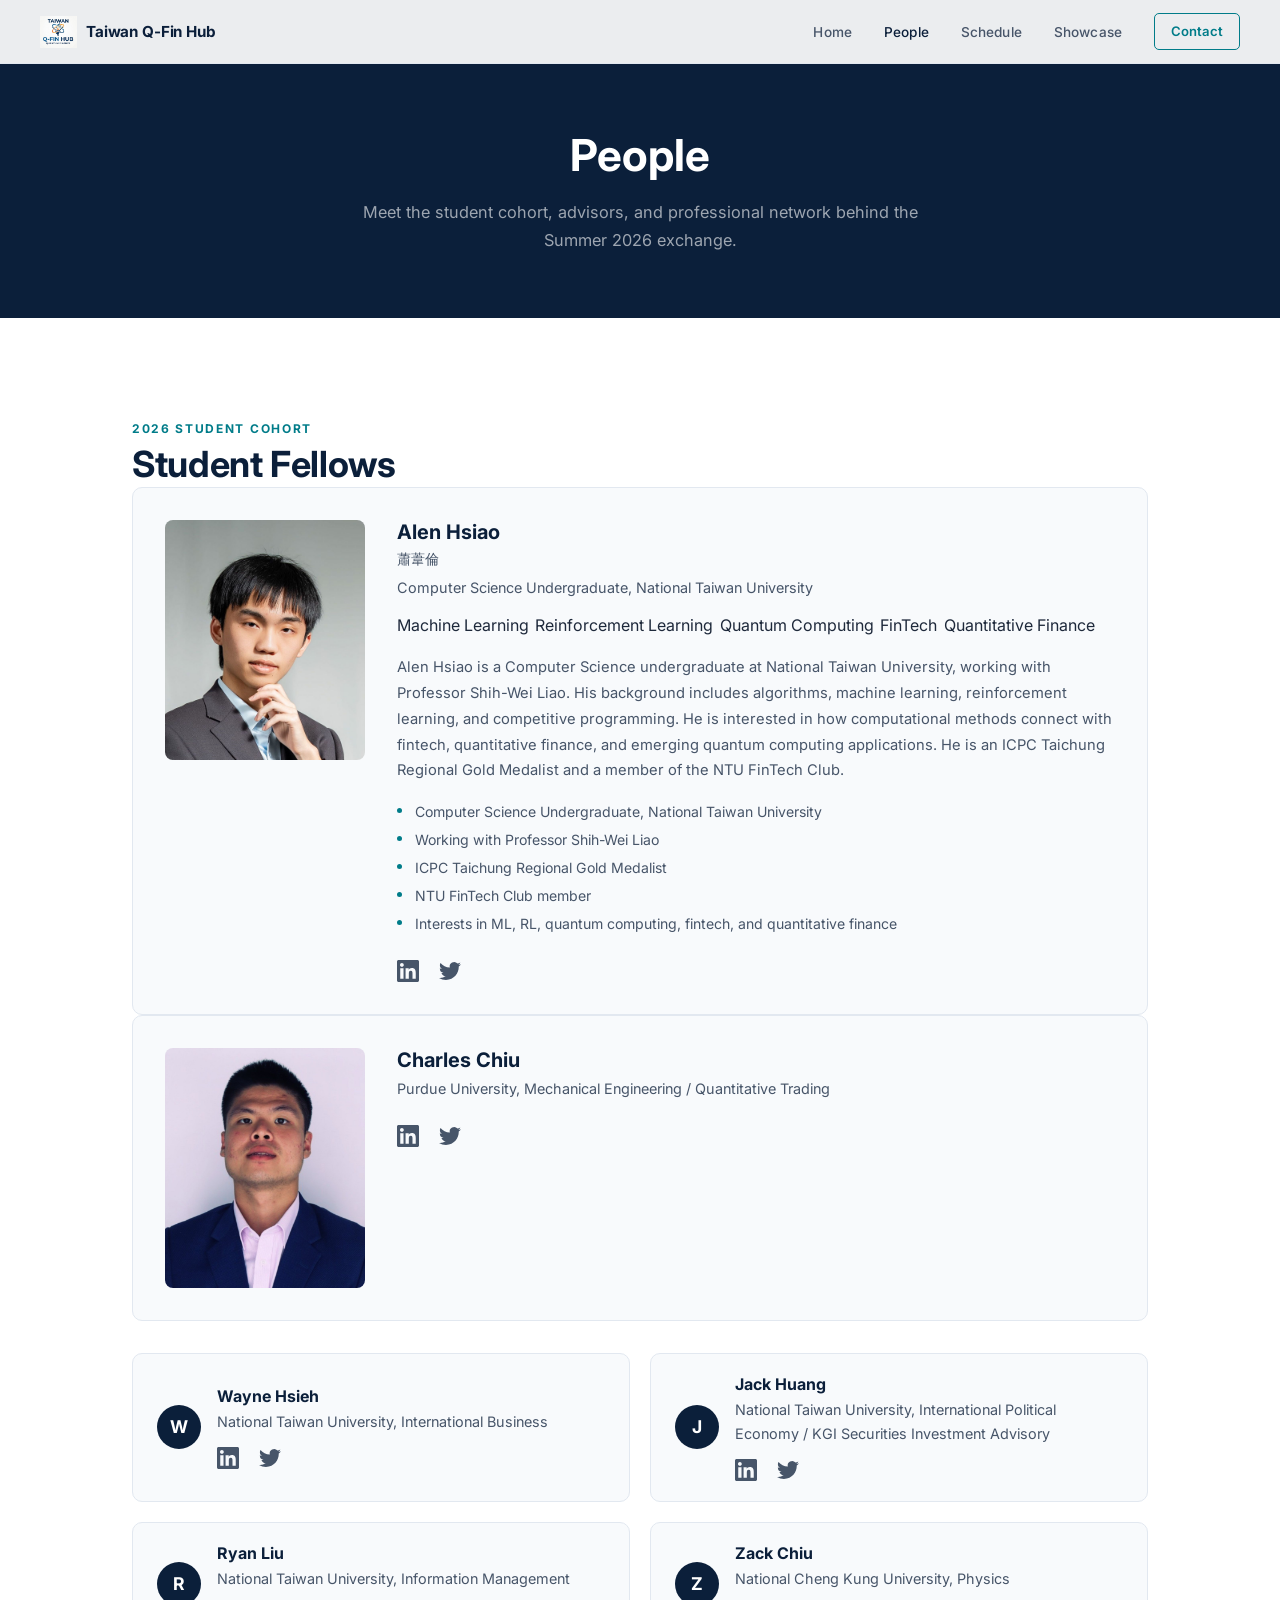
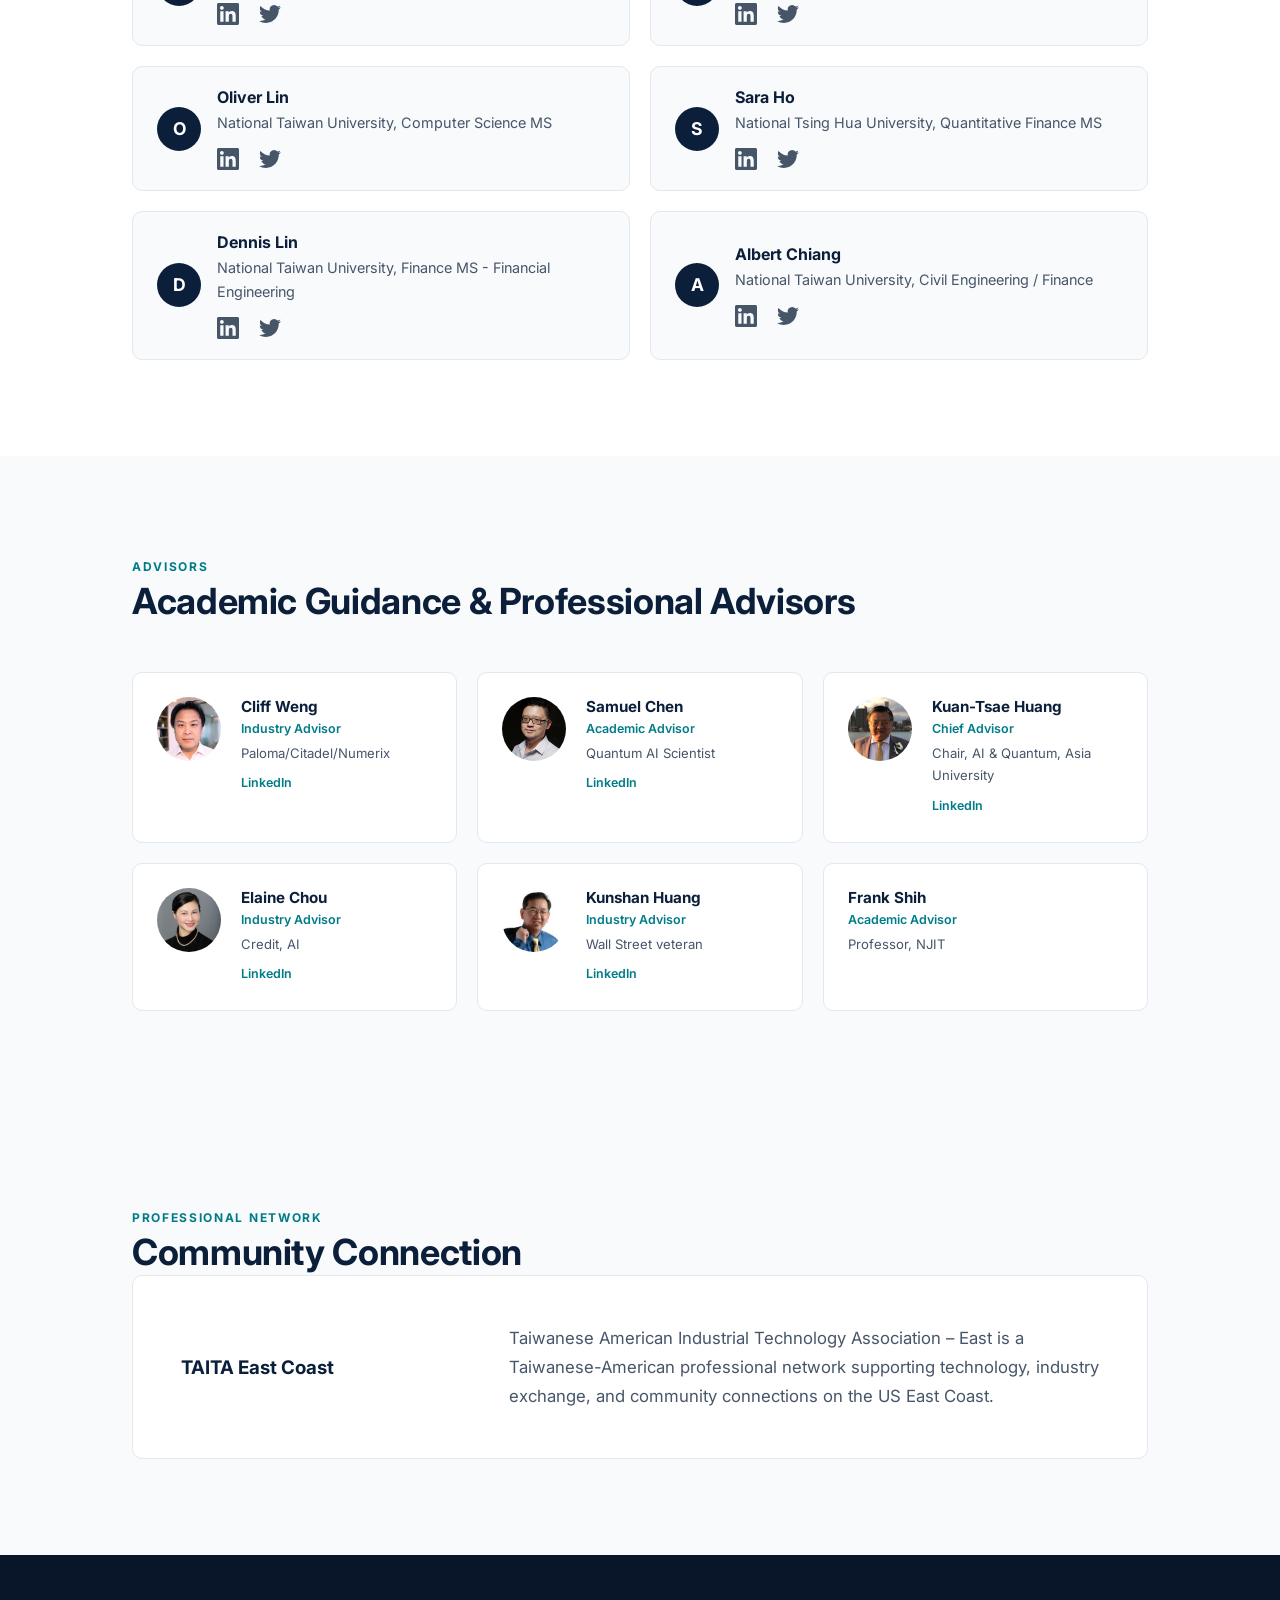
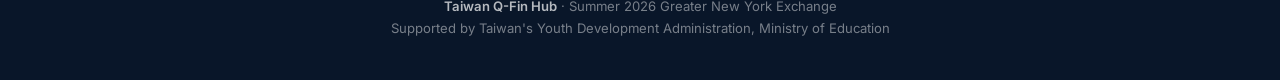
==== commit 839f69c3: "UI Refinements: Circular profile photos, unified SVG icons, updated about images, and world map sche" ====
--- a/people.html
+++ b/people.html
@@ -4,294 +4,270 @@
   <meta charset="UTF-8" />
   <meta name="viewport" content="width=device-width, initial-scale=1.0" />
   <title>People | Taiwan Q-Fin Hub</title>
-  <meta name="description" content="Members, advisors, and alumni of Taiwan Q-Fin Hub – Taiwan's quantum finance research community." />
+  <meta name="description" content="Meet the student cohort, advisors, and professional network behind Taiwan Q-Fin Hub's Summer 2026 exchange." />
   <link rel="preconnect" href="https://fonts.googleapis.com" />
   <link rel="preconnect" href="https://fonts.gstatic.com" crossorigin />
-  <link href="https://fonts.googleapis.com/css2?family=Inter:wght@300;400;500;600;700;800&family=Noto+Sans+TC:wght@300;400;500;700&display=swap" rel="stylesheet" />
+  <link href="https://fonts.googleapis.com/css2?family=Inter:wght@300;400;500;600;700;800&display=swap" rel="stylesheet" />
   <link rel="stylesheet" href="styles.css" />
 </head>
 <body>
 
-  <!-- Nav -->
+  <!-- ========== NAVBAR ========== -->
   <nav>
     <a class="nav-logo" href="index.html">
-      <img src="Taiwan QFin SM.png" alt="Taiwan Q-Fin Hub Logo" />
+      <img src="Taiwan QFin SM.png" alt="Taiwan Q-Fin Hub" />
       <span>Taiwan Q-Fin Hub</span>
     </a>
-    <ul class="nav-links">
-      <li><a href="index.html">Home</a></li>
-      <li><a href="people.html" class="nav-active">People</a></li>
-      <li><a href="showcase.html">Showcase</a></li>
-    </ul>
+    <div class="nav-right">
+      <ul class="nav-links">
+        <li><a href="index.html">Home</a></li>
+        <li><a href="people.html" class="nav-active">People</a></li>
+        <li><a href="schedule.html">Schedule</a></li>
+        <li><a href="showcase.html">Showcase</a></li>
+      </ul>
+      <a href="mailto:contact@taiwanqfinhub.org" class="nav-contact">Contact</a>
+    </div>
+    <button class="nav-toggle" aria-label="Menu"><span></span><span></span><span></span></button>
   </nav>
 
-  <!-- Page Hero -->
+  <!-- ========== PAGE HERO ========== -->
   <div class="page-hero">
     <h1>People</h1>
-    <p>Meet the members, advisors, and alumni who make up the Taiwan Q-Fin Hub community.</p>
+    <p>Meet the student cohort, advisors, and professional network behind the Summer 2026 exchange.</p>
   </div>
 
-  <!-- Founding Members -->
-  <section id="members">
+  <!-- ========== SECTION 1: 2026 STUDENT COHORT ========== -->
+  <section class="students-section">
     <div class="container">
-      <div class="section-label">Founding Members</div>
-      <h2 class="section-title">Inaugural Members</h2>
-      <p class="section-intro">The inaugural group building Taiwan Q-Fin Hub's quantum finance presence in the United States.</p>
-      <div class="members-grid">
-
-        <!-- Member 1 -->
-        <div class="member-card">
-          <div class="member-photo">
-            <img src="img/Hsiao, Wei-Lun.jpg" alt="Alen Hsiao" />
-          </div>
-          <div class="member-name">Alen Hsiao</div>
-          <div class="member-org">Computer Science, National Taiwan University</div>
-          <div class="member-links">
-            <a class="member-link" href="https://www.linkedin.com/in/alen-hsiao/" target="_blank" rel="noopener" title="LinkedIn" aria-label="LinkedIn">
-              <svg viewBox="0 0 24 24"><path d="M20.45 20.45h-3.56v-5.57c0-1.33-.03-3.04-1.85-3.04-1.85 0-2.13 1.45-2.13 2.94v5.67H9.35V9h3.41v1.56h.05c.48-.9 1.64-1.85 3.37-1.85 3.6 0 4.27 2.37 4.27 5.45v6.29zM5.34 7.43a2.07 2.07 0 110-4.14 2.07 2.07 0 010 4.14zM7.12 20.45H3.56V9h3.56v11.45z"/></svg>
-            </a>
-            <a class="member-link" href="https://x.com/LunXiao2959" target="_blank" rel="noopener" title="X Profile" aria-label="X Profile">
-              <svg viewBox="0 0 24 24"><path d="M18.9 2h3.3l-7.2 8.2L23.5 22h-6.7l-5.2-6.8L5.6 22H2.3l7.7-8.8L1.8 2h6.8l4.7 6.2L18.9 2Zm-1.2 17.9h1.8L7.6 4H5.7l12 15.9Z"/></svg>
-            </a>
-          </div>
-        </div>
-
-        <!-- Member 2 -->
-        <div class="member-card">
-          <div class="member-photo">
-            <span class="placeholder-icon">&#128100;</span>
-          </div>
-          <div class="member-name">Wayne Hsieh</div>
-          <div class="member-org">National Taiwan University, International Business</div>
-          <div class="member-links">
-            <a class="member-link" href="#" title="LinkedIn" aria-label="LinkedIn">
-              <svg viewBox="0 0 24 24"><path d="M20.45 20.45h-3.56v-5.57c0-1.33-.03-3.04-1.85-3.04-1.85 0-2.13 1.45-2.13 2.94v5.67H9.35V9h3.41v1.56h.05c.48-.9 1.64-1.85 3.37-1.85 3.6 0 4.27 2.37 4.27 5.45v6.29zM5.34 7.43a2.07 2.07 0 110-4.14 2.07 2.07 0 010 4.14zM7.12 20.45H3.56V9h3.56v11.45z"/></svg>
-            </a>
-            <a class="member-link" href="#" title="X Profile" aria-label="X Profile">
-              <svg viewBox="0 0 24 24"><path d="M18.9 2h3.3l-7.2 8.2L23.5 22h-6.7l-5.2-6.8L5.6 22H2.3l7.7-8.8L1.8 2h6.8l4.7 6.2L18.9 2Zm-1.2 17.9h1.8L7.6 4H5.7l12 15.9Z"/></svg>
-            </a>
-          </div>
-        </div>
-
-        <!-- Member 3 -->
-        <div class="member-card">
-          <div class="member-photo">
-            <span class="placeholder-icon">&#128100;</span>
-          </div>
-          <div class="member-name">Jack Huang</div>
-          <div class="member-org">National Taiwan University, International Political Economy / KGI Securities Investment Advisory</div>
-          <div class="member-links">
-            <a class="member-link" href="#" title="LinkedIn" aria-label="LinkedIn">
-              <svg viewBox="0 0 24 24"><path d="M20.45 20.45h-3.56v-5.57c0-1.33-.03-3.04-1.85-3.04-1.85 0-2.13 1.45-2.13 2.94v5.67H9.35V9h3.41v1.56h.05c.48-.9 1.64-1.85 3.37-1.85 3.6 0 4.27 2.37 4.27 5.45v6.29zM5.34 7.43a2.07 2.07 0 110-4.14 2.07 2.07 0 010 4.14zM7.12 20.45H3.56V9h3.56v11.45z"/></svg>
-            </a>
-            <a class="member-link" href="#" title="X Profile" aria-label="X Profile">
-              <svg viewBox="0 0 24 24"><path d="M18.9 2h3.3l-7.2 8.2L23.5 22h-6.7l-5.2-6.8L5.6 22H2.3l7.7-8.8L1.8 2h6.8l4.7 6.2L18.9 2Zm-1.2 17.9h1.8L7.6 4H5.7l12 15.9Z"/></svg>
-            </a>
-          </div>
-        </div>
-
-        <!-- Member 4 -->
-        <div class="member-card">
-          <div class="member-photo">
-            <span class="placeholder-icon">&#128100;</span>
-          </div>
-          <div class="member-name">Ryan Liu</div>
-          <div class="member-org">National Taiwan University, Information Management</div>
-          <div class="member-links">
-            <a class="member-link" href="#" title="LinkedIn" aria-label="LinkedIn">
-              <svg viewBox="0 0 24 24"><path d="M20.45 20.45h-3.56v-5.57c0-1.33-.03-3.04-1.85-3.04-1.85 0-2.13 1.45-2.13 2.94v5.67H9.35V9h3.41v1.56h.05c.48-.9 1.64-1.85 3.37-1.85 3.6 0 4.27 2.37 4.27 5.45v6.29zM5.34 7.43a2.07 2.07 0 110-4.14 2.07 2.07 0 010 4.14zM7.12 20.45H3.56V9h3.56v11.45z"/></svg>
-            </a>
-            <a class="member-link" href="#" title="X Profile" aria-label="X Profile">
-              <svg viewBox="0 0 24 24"><path d="M18.9 2h3.3l-7.2 8.2L23.5 22h-6.7l-5.2-6.8L5.6 22H2.3l7.7-8.8L1.8 2h6.8l4.7 6.2L18.9 2Zm-1.2 17.9h1.8L7.6 4H5.7l12 15.9Z"/></svg>
-            </a>
-          </div>
-        </div>
-
-        <!-- Member 5 -->
-        <div class="member-card">
-          <div class="member-photo">
-            <span class="placeholder-icon">&#128100;</span>
-          </div>
-          <div class="member-name">Zack Chiu</div>
-          <div class="member-org">National Cheng Kung University, Physics</div>
-          <div class="member-links">
-            <a class="member-link" href="#" title="LinkedIn" aria-label="LinkedIn">
-              <svg viewBox="0 0 24 24"><path d="M20.45 20.45h-3.56v-5.57c0-1.33-.03-3.04-1.85-3.04-1.85 0-2.13 1.45-2.13 2.94v5.67H9.35V9h3.41v1.56h.05c.48-.9 1.64-1.85 3.37-1.85 3.6 0 4.27 2.37 4.27 5.45v6.29zM5.34 7.43a2.07 2.07 0 110-4.14 2.07 2.07 0 010 4.14zM7.12 20.45H3.56V9h3.56v11.45z"/></svg>
-            </a>
-            <a class="member-link" href="#" title="X Profile" aria-label="X Profile">
-              <svg viewBox="0 0 24 24"><path d="M18.9 2h3.3l-7.2 8.2L23.5 22h-6.7l-5.2-6.8L5.6 22H2.3l7.7-8.8L1.8 2h6.8l4.7 6.2L18.9 2Zm-1.2 17.9h1.8L7.6 4H5.7l12 15.9Z"/></svg>
-            </a>
-          </div>
-        </div>
-
-        <!-- Member 6 -->
-        <div class="member-card">
-          <div class="member-photo">
-            <span class="placeholder-icon">&#128100;</span>
-          </div>
-          <div class="member-name">Oliver Lin</div>
-          <div class="member-org">National Taiwan University, Computer Science MS</div>
-          <div class="member-links">
-            <a class="member-link" href="#" title="LinkedIn" aria-label="LinkedIn">
-              <svg viewBox="0 0 24 24"><path d="M20.45 20.45h-3.56v-5.57c0-1.33-.03-3.04-1.85-3.04-1.85 0-2.13 1.45-2.13 2.94v5.67H9.35V9h3.41v1.56h.05c.48-.9 1.64-1.85 3.37-1.85 3.6 0 4.27 2.37 4.27 5.45v6.29zM5.34 7.43a2.07 2.07 0 110-4.14 2.07 2.07 0 010 4.14zM7.12 20.45H3.56V9h3.56v11.45z"/></svg>
-            </a>
-            <a class="member-link" href="#" title="X Profile" aria-label="X Profile">
-              <svg viewBox="0 0 24 24"><path d="M18.9 2h3.3l-7.2 8.2L23.5 22h-6.7l-5.2-6.8L5.6 22H2.3l7.7-8.8L1.8 2h6.8l4.7 6.2L18.9 2Zm-1.2 17.9h1.8L7.6 4H5.7l12 15.9Z"/></svg>
-            </a>
-          </div>
-        </div>
-
-        <!-- Member 7 -->
-        <div class="member-card">
-          <div class="member-photo">
-            <span class="placeholder-icon">&#128100;</span>
-          </div>
-          <div class="member-name">Sara Ho</div>
-          <div class="member-org">National Tsing Hua University, Quantitative Finance MS</div>
-          <div class="member-links">
-            <a class="member-link" href="#" title="LinkedIn" aria-label="LinkedIn">
-              <svg viewBox="0 0 24 24"><path d="M20.45 20.45h-3.56v-5.57c0-1.33-.03-3.04-1.85-3.04-1.85 0-2.13 1.45-2.13 2.94v5.67H9.35V9h3.41v1.56h.05c.48-.9 1.64-1.85 3.37-1.85 3.6 0 4.27 2.37 4.27 5.45v6.29zM5.34 7.43a2.07 2.07 0 110-4.14 2.07 2.07 0 010 4.14zM7.12 20.45H3.56V9h3.56v11.45z"/></svg>
-            </a>
-            <a class="member-link" href="#" title="X Profile" aria-label="X Profile">
-              <svg viewBox="0 0 24 24"><path d="M18.9 2h3.3l-7.2 8.2L23.5 22h-6.7l-5.2-6.8L5.6 22H2.3l7.7-8.8L1.8 2h6.8l4.7 6.2L18.9 2Zm-1.2 17.9h1.8L7.6 4H5.7l12 15.9Z"/></svg>
-            </a>
-          </div>
-        </div>
-
-        <!-- Member 8 -->
-        <div class="member-card">
-          <div class="member-photo">
-            <img src="img/CharlesChiu.jpg" alt="Charles Chiu" />
-          </div>
-          <div class="member-name">Charles Chiu</div>
-          <div class="member-org">Purdue University, Mechanical Engineering / Quantitative Trading</div>
-          <div class="member-links">
-            <a class="member-link" href="https://www.linkedin.com/in/charles-chiu-a601b9210/" target="_blank" rel="noopener" title="LinkedIn" aria-label="LinkedIn">
-              <svg viewBox="0 0 24 24"><path d="M20.45 20.45h-3.56v-5.57c0-1.33-.03-3.04-1.85-3.04-1.85 0-2.13 1.45-2.13 2.94v5.67H9.35V9h3.41v1.56h.05c.48-.9 1.64-1.85 3.37-1.85 3.6 0 4.27 2.37 4.27 5.45v6.29zM5.34 7.43a2.07 2.07 0 110-4.14 2.07 2.07 0 010 4.14zM7.12 20.45H3.56V9h3.56v11.45z"/></svg>
-            </a>
-            <a class="member-link" href="#" title="X Profile" aria-label="X Profile">
-              <svg viewBox="0 0 24 24"><path d="M18.9 2h3.3l-7.2 8.2L23.5 22h-6.7l-5.2-6.8L5.6 22H2.3l7.7-8.8L1.8 2h6.8l4.7 6.2L18.9 2Zm-1.2 17.9h1.8L7.6 4H5.7l12 15.9Z"/></svg>
-            </a>
-          </div>
-        </div>
-
-        <!-- Member 9 -->
-        <div class="member-card">
-          <div class="member-photo">
-            <span class="placeholder-icon">&#128100;</span>
-          </div>
-          <div class="member-name">Dennis Lin</div>
-          <div class="member-org">National Taiwan University, Finance MS - Financial Engineering</div>
-          <div class="member-links">
-            <a class="member-link" href="#" title="LinkedIn" aria-label="LinkedIn">
-              <svg viewBox="0 0 24 24"><path d="M20.45 20.45h-3.56v-5.57c0-1.33-.03-3.04-1.85-3.04-1.85 0-2.13 1.45-2.13 2.94v5.67H9.35V9h3.41v1.56h.05c.48-.9 1.64-1.85 3.37-1.85 3.6 0 4.27 2.37 4.27 5.45v6.29zM5.34 7.43a2.07 2.07 0 110-4.14 2.07 2.07 0 010 4.14zM7.12 20.45H3.56V9h3.56v11.45z"/></svg>
-            </a>
-            <a class="member-link" href="#" title="X Profile" aria-label="X Profile">
-              <svg viewBox="0 0 24 24"><path d="M18.9 2h3.3l-7.2 8.2L23.5 22h-6.7l-5.2-6.8L5.6 22H2.3l7.7-8.8L1.8 2h6.8l4.7 6.2L18.9 2Zm-1.2 17.9h1.8L7.6 4H5.7l12 15.9Z"/></svg>
-            </a>
-          </div>
-        </div>
-
-        <!-- Member 10 -->
-        <div class="member-card">
-          <div class="member-photo">
-            <span class="placeholder-icon">&#128100;</span>
-          </div>
-          <div class="member-name">Albert Chiang</div>
-          <div class="member-org">National Taiwan University, Civil Engineering / Finance</div>
-          <div class="member-links">
-            <a class="member-link" href="#" title="LinkedIn" aria-label="LinkedIn">
-              <svg viewBox="0 0 24 24"><path d="M20.45 20.45h-3.56v-5.57c0-1.33-.03-3.04-1.85-3.04-1.85 0-2.13 1.45-2.13 2.94v5.67H9.35V9h3.41v1.56h.05c.48-.9 1.64-1.85 3.37-1.85 3.6 0 4.27 2.37 4.27 5.45v6.29zM5.34 7.43a2.07 2.07 0 110-4.14 2.07 2.07 0 010 4.14zM7.12 20.45H3.56V9h3.56v11.45z"/></svg>
-            </a>
-            <a class="member-link" href="#" title="X Profile" aria-label="X Profile">
-              <svg viewBox="0 0 24 24"><path d="M18.9 2h3.3l-7.2 8.2L23.5 22h-6.7l-5.2-6.8L5.6 22H2.3l7.7-8.8L1.8 2h6.8l4.7 6.2L18.9 2Zm-1.2 17.9h1.8L7.6 4H5.7l12 15.9Z"/></svg>
-            </a>
-          </div>
-        </div>
-
+      <span class="section-label">2026 Student Cohort</span>
+      <h2 class="section-title">Student Fellows</h2>
+
+      <!-- Alen Hsiao — Full Profile Card -->
+      <div class="student-profile-card">
+        <div class="sp-photo">
+          <img src="img/Hsiao, Wei-Lun.jpg" alt="Alen Hsiao" />
+        </div>
+        <div class="sp-info">
+          <h3 class="sp-name">Alen Hsiao</h3>
+          <span class="sp-name-zh">蕭葦倫</span>
+          <p class="sp-role">Computer Science Undergraduate, National Taiwan University</p>
+          <div class="sp-tags">
+            <span class="tag">Machine Learning</span>
+            <span class="tag">Reinforcement Learning</span>
+            <span class="tag">Quantum Computing</span>
+            <span class="tag">FinTech</span>
+            <span class="tag">Quantitative Finance</span>
+          </div>
+          <p class="sp-bio">Alen Hsiao is a Computer Science undergraduate at National Taiwan University, working with Professor Shih-Wei Liao. His background includes algorithms, machine learning, reinforcement learning, and competitive programming. He is interested in how computational methods connect with fintech, quantitative finance, and emerging quantum computing applications. He is an ICPC Taichung Regional Gold Medalist and a member of the NTU FinTech Club.</p>
+          <ul class="sp-highlights">
+            <li>Computer Science Undergraduate, National Taiwan University</li>
+            <li>Working with Professor Shih-Wei Liao</li>
+            <li>ICPC Taichung Regional Gold Medalist</li>
+            <li>NTU FinTech Club member</li>
+            <li>Interests in ML, RL, quantum computing, fintech, and quantitative finance</li>
+          </ul>
+          <div class="sp-links">
+            <a href="https://www.linkedin.com/in/alen-hsiao/" target="_blank" rel="noopener" aria-label="LinkedIn"><svg viewBox="0 0 24 24"><path d="M20.447 20.452h-3.554v-5.569c0-1.328-.027-3.037-1.852-3.037-1.853 0-2.136 1.445-2.136 2.939v5.667H9.351V9h3.414v1.561h.046c.477-.9 1.637-1.85 3.37-1.85 3.601 0 4.267 2.37 4.267 5.455v6.286zM5.337 7.433c-1.144 0-2.063-.926-2.063-2.065 0-1.138.92-2.063 2.063-2.063 1.14 0 2.064.925 2.064 2.063 0 1.139-.925 2.065-2.064 2.065zm1.782 13.019H3.555V9h3.564v11.452zM22.225 0H1.771C.792 0 0 .774 0 1.729v20.542C0 23.227.792 24 1.771 24h20.451C23.2 24 24 23.227 24 22.271V1.729C24 .774 23.2 0 22.222 0h.003z"/></svg></a>
+            <a href="#" target="_blank" rel="noopener" aria-label="Twitter"><svg viewBox="0 0 24 24"><path d="M23.953 4.57a10 10 0 01-2.825.775 4.958 4.958 0 002.163-2.723c-.951.555-2.005.959-3.127 1.184a4.92 4.92 0 00-8.384 4.482C7.69 8.095 4.067 6.13 1.64 3.162a4.822 4.822 0 00-.666 2.475c0 1.71.87 3.213 2.188 4.096a4.904 4.904 0 01-2.228-.616v.06a4.923 4.923 0 003.946 4.827 4.996 4.996 0 01-2.212.085 4.936 4.936 0 004.604 3.417 9.867 9.867 0 01-6.102 2.105c-.39 0-.779-.023-1.17-.067a13.995 13.995 0 007.557 2.209c9.053 0 13.998-7.496 13.998-13.985 0-.21 0-.42-.015-.63A9.935 9.935 0 0024 4.59z"/></svg></a>
+          </div>
+        </div>
+      </div>
+
+      <!-- Charles Chiu — Profile Card with Photo -->
+      <div class="student-profile-card">
+        <div class="sp-photo">
+          <img src="img/CharlesChiu.jpg" alt="Charles Chiu" />
+        </div>
+        <div class="sp-info">
+          <h3 class="sp-name">Charles Chiu</h3>
+          <p class="sp-role">Purdue University, Mechanical Engineering / Quantitative Trading</p>
+          <div class="sp-links">
+            <a href="https://www.linkedin.com/in/charles-chiu-a601b9210/" target="_blank" rel="noopener" aria-label="LinkedIn"><svg viewBox="0 0 24 24"><path d="M20.447 20.452h-3.554v-5.569c0-1.328-.027-3.037-1.852-3.037-1.853 0-2.136 1.445-2.136 2.939v5.667H9.351V9h3.414v1.561h.046c.477-.9 1.637-1.85 3.37-1.85 3.601 0 4.267 2.37 4.267 5.455v6.286zM5.337 7.433c-1.144 0-2.063-.926-2.063-2.065 0-1.138.92-2.063 2.063-2.063 1.14 0 2.064.925 2.064 2.063 0 1.139-.925 2.065-2.064 2.065zm1.782 13.019H3.555V9h3.564v11.452zM22.225 0H1.771C.792 0 0 .774 0 1.729v20.542C0 23.227.792 24 1.771 24h20.451C23.2 24 24 23.227 24 22.271V1.729C24 .774 23.2 0 22.222 0h.003z"/></svg></a>
+            <a href="#" target="_blank" rel="noopener" aria-label="Twitter"><svg viewBox="0 0 24 24"><path d="M23.953 4.57a10 10 0 01-2.825.775 4.958 4.958 0 002.163-2.723c-.951.555-2.005.959-3.127 1.184a4.92 4.92 0 00-8.384 4.482C7.69 8.095 4.067 6.13 1.64 3.162a4.822 4.822 0 00-.666 2.475c0 1.71.87 3.213 2.188 4.096a4.904 4.904 0 01-2.228-.616v.06a4.923 4.923 0 003.946 4.827 4.996 4.996 0 01-2.212.085 4.936 4.936 0 004.604 3.417 9.867 9.867 0 01-6.102 2.105c-.39 0-.779-.023-1.17-.067a13.995 13.995 0 007.557 2.209c9.053 0 13.998-7.496 13.998-13.985 0-.21 0-.42-.015-.63A9.935 9.935 0 0024 4.59z"/></svg></a>
+          </div>
+        </div>
+      </div>
+
+      <!-- Simple Student Cards -->
+      <div class="students-simple-grid">
+        <div class="student-simple-card">
+          <div class="sp-initial">W</div>
+          <div>
+            <h3 class="sp-name">Wayne Hsieh</h3>
+            <p class="sp-role">National Taiwan University, International Business</p>
+            <div class="sp-links simple-links">
+              <a href="#" target="_blank" rel="noopener" aria-label="LinkedIn"><svg viewBox="0 0 24 24"><path d="M20.447 20.452h-3.554v-5.569c0-1.328-.027-3.037-1.852-3.037-1.853 0-2.136 1.445-2.136 2.939v5.667H9.351V9h3.414v1.561h.046c.477-.9 1.637-1.85 3.37-1.85 3.601 0 4.267 2.37 4.267 5.455v6.286zM5.337 7.433c-1.144 0-2.063-.926-2.063-2.065 0-1.138.92-2.063 2.063-2.063 1.14 0 2.064.925 2.064 2.063 0 1.139-.925 2.065-2.064 2.065zm1.782 13.019H3.555V9h3.564v11.452zM22.225 0H1.771C.792 0 0 .774 0 1.729v20.542C0 23.227.792 24 1.771 24h20.451C23.2 24 24 23.227 24 22.271V1.729C24 .774 23.2 0 22.222 0h.003z"/></svg></a>
+              <a href="#" target="_blank" rel="noopener" aria-label="Twitter"><svg viewBox="0 0 24 24"><path d="M23.953 4.57a10 10 0 01-2.825.775 4.958 4.958 0 002.163-2.723c-.951.555-2.005.959-3.127 1.184a4.92 4.92 0 00-8.384 4.482C7.69 8.095 4.067 6.13 1.64 3.162a4.822 4.822 0 00-.666 2.475c0 1.71.87 3.213 2.188 4.096a4.904 4.904 0 01-2.228-.616v.06a4.923 4.923 0 003.946 4.827 4.996 4.996 0 01-2.212.085 4.936 4.936 0 004.604 3.417 9.867 9.867 0 01-6.102 2.105c-.39 0-.779-.023-1.17-.067a13.995 13.995 0 007.557 2.209c9.053 0 13.998-7.496 13.998-13.985 0-.21 0-.42-.015-.63A9.935 9.935 0 0024 4.59z"/></svg></a>
+            </div>
+          </div>
+        </div>
+
+        <div class="student-simple-card">
+          <div class="sp-initial">J</div>
+          <div>
+            <h3 class="sp-name">Jack Huang</h3>
+            <p class="sp-role">National Taiwan University, International Political Economy / KGI Securities Investment Advisory</p>
+            <div class="sp-links simple-links">
+              <a href="#" target="_blank" rel="noopener" aria-label="LinkedIn"><svg viewBox="0 0 24 24"><path d="M20.447 20.452h-3.554v-5.569c0-1.328-.027-3.037-1.852-3.037-1.853 0-2.136 1.445-2.136 2.939v5.667H9.351V9h3.414v1.561h.046c.477-.9 1.637-1.85 3.37-1.85 3.601 0 4.267 2.37 4.267 5.455v6.286zM5.337 7.433c-1.144 0-2.063-.926-2.063-2.065 0-1.138.92-2.063 2.063-2.063 1.14 0 2.064.925 2.064 2.063 0 1.139-.925 2.065-2.064 2.065zm1.782 13.019H3.555V9h3.564v11.452zM22.225 0H1.771C.792 0 0 .774 0 1.729v20.542C0 23.227.792 24 1.771 24h20.451C23.2 24 24 23.227 24 22.271V1.729C24 .774 23.2 0 22.222 0h.003z"/></svg></a>
+              <a href="#" target="_blank" rel="noopener" aria-label="Twitter"><svg viewBox="0 0 24 24"><path d="M23.953 4.57a10 10 0 01-2.825.775 4.958 4.958 0 002.163-2.723c-.951.555-2.005.959-3.127 1.184a4.92 4.92 0 00-8.384 4.482C7.69 8.095 4.067 6.13 1.64 3.162a4.822 4.822 0 00-.666 2.475c0 1.71.87 3.213 2.188 4.096a4.904 4.904 0 01-2.228-.616v.06a4.923 4.923 0 003.946 4.827 4.996 4.996 0 01-2.212.085 4.936 4.936 0 004.604 3.417 9.867 9.867 0 01-6.102 2.105c-.39 0-.779-.023-1.17-.067a13.995 13.995 0 007.557 2.209c9.053 0 13.998-7.496 13.998-13.985 0-.21 0-.42-.015-.63A9.935 9.935 0 0024 4.59z"/></svg></a>
+            </div>
+          </div>
+        </div>
+
+        <div class="student-simple-card">
+          <div class="sp-initial">R</div>
+          <div>
+            <h3 class="sp-name">Ryan Liu</h3>
+            <p class="sp-role">National Taiwan University, Information Management</p>
+            <div class="sp-links simple-links">
+              <a href="#" target="_blank" rel="noopener" aria-label="LinkedIn"><svg viewBox="0 0 24 24"><path d="M20.447 20.452h-3.554v-5.569c0-1.328-.027-3.037-1.852-3.037-1.853 0-2.136 1.445-2.136 2.939v5.667H9.351V9h3.414v1.561h.046c.477-.9 1.637-1.85 3.37-1.85 3.601 0 4.267 2.37 4.267 5.455v6.286zM5.337 7.433c-1.144 0-2.063-.926-2.063-2.065 0-1.138.92-2.063 2.063-2.063 1.14 0 2.064.925 2.064 2.063 0 1.139-.925 2.065-2.064 2.065zm1.782 13.019H3.555V9h3.564v11.452zM22.225 0H1.771C.792 0 0 .774 0 1.729v20.542C0 23.227.792 24 1.771 24h20.451C23.2 24 24 23.227 24 22.271V1.729C24 .774 23.2 0 22.222 0h.003z"/></svg></a>
+              <a href="#" target="_blank" rel="noopener" aria-label="Twitter"><svg viewBox="0 0 24 24"><path d="M23.953 4.57a10 10 0 01-2.825.775 4.958 4.958 0 002.163-2.723c-.951.555-2.005.959-3.127 1.184a4.92 4.92 0 00-8.384 4.482C7.69 8.095 4.067 6.13 1.64 3.162a4.822 4.822 0 00-.666 2.475c0 1.71.87 3.213 2.188 4.096a4.904 4.904 0 01-2.228-.616v.06a4.923 4.923 0 003.946 4.827 4.996 4.996 0 01-2.212.085 4.936 4.936 0 004.604 3.417 9.867 9.867 0 01-6.102 2.105c-.39 0-.779-.023-1.17-.067a13.995 13.995 0 007.557 2.209c9.053 0 13.998-7.496 13.998-13.985 0-.21 0-.42-.015-.63A9.935 9.935 0 0024 4.59z"/></svg></a>
+            </div>
+          </div>
+        </div>
+
+        <div class="student-simple-card">
+          <div class="sp-initial">Z</div>
+          <div>
+            <h3 class="sp-name">Zack Chiu</h3>
+            <p class="sp-role">National Cheng Kung University, Physics</p>
+            <div class="sp-links simple-links">
+              <a href="#" target="_blank" rel="noopener" aria-label="LinkedIn"><svg viewBox="0 0 24 24"><path d="M20.447 20.452h-3.554v-5.569c0-1.328-.027-3.037-1.852-3.037-1.853 0-2.136 1.445-2.136 2.939v5.667H9.351V9h3.414v1.561h.046c.477-.9 1.637-1.85 3.37-1.85 3.601 0 4.267 2.37 4.267 5.455v6.286zM5.337 7.433c-1.144 0-2.063-.926-2.063-2.065 0-1.138.92-2.063 2.063-2.063 1.14 0 2.064.925 2.064 2.063 0 1.139-.925 2.065-2.064 2.065zm1.782 13.019H3.555V9h3.564v11.452zM22.225 0H1.771C.792 0 0 .774 0 1.729v20.542C0 23.227.792 24 1.771 24h20.451C23.2 24 24 23.227 24 22.271V1.729C24 .774 23.2 0 22.222 0h.003z"/></svg></a>
+              <a href="#" target="_blank" rel="noopener" aria-label="Twitter"><svg viewBox="0 0 24 24"><path d="M23.953 4.57a10 10 0 01-2.825.775 4.958 4.958 0 002.163-2.723c-.951.555-2.005.959-3.127 1.184a4.92 4.92 0 00-8.384 4.482C7.69 8.095 4.067 6.13 1.64 3.162a4.822 4.822 0 00-.666 2.475c0 1.71.87 3.213 2.188 4.096a4.904 4.904 0 01-2.228-.616v.06a4.923 4.923 0 003.946 4.827 4.996 4.996 0 01-2.212.085 4.936 4.936 0 004.604 3.417 9.867 9.867 0 01-6.102 2.105c-.39 0-.779-.023-1.17-.067a13.995 13.995 0 007.557 2.209c9.053 0 13.998-7.496 13.998-13.985 0-.21 0-.42-.015-.63A9.935 9.935 0 0024 4.59z"/></svg></a>
+            </div>
+          </div>
+        </div>
+
+        <div class="student-simple-card">
+          <div class="sp-initial">O</div>
+          <div>
+            <h3 class="sp-name">Oliver Lin</h3>
+            <p class="sp-role">National Taiwan University, Computer Science MS</p>
+            <div class="sp-links simple-links">
+              <a href="#" target="_blank" rel="noopener" aria-label="LinkedIn"><svg viewBox="0 0 24 24"><path d="M20.447 20.452h-3.554v-5.569c0-1.328-.027-3.037-1.852-3.037-1.853 0-2.136 1.445-2.136 2.939v5.667H9.351V9h3.414v1.561h.046c.477-.9 1.637-1.85 3.37-1.85 3.601 0 4.267 2.37 4.267 5.455v6.286zM5.337 7.433c-1.144 0-2.063-.926-2.063-2.065 0-1.138.92-2.063 2.063-2.063 1.14 0 2.064.925 2.064 2.063 0 1.139-.925 2.065-2.064 2.065zm1.782 13.019H3.555V9h3.564v11.452zM22.225 0H1.771C.792 0 0 .774 0 1.729v20.542C0 23.227.792 24 1.771 24h20.451C23.2 24 24 23.227 24 22.271V1.729C24 .774 23.2 0 22.222 0h.003z"/></svg></a>
+              <a href="#" target="_blank" rel="noopener" aria-label="Twitter"><svg viewBox="0 0 24 24"><path d="M23.953 4.57a10 10 0 01-2.825.775 4.958 4.958 0 002.163-2.723c-.951.555-2.005.959-3.127 1.184a4.92 4.92 0 00-8.384 4.482C7.69 8.095 4.067 6.13 1.64 3.162a4.822 4.822 0 00-.666 2.475c0 1.71.87 3.213 2.188 4.096a4.904 4.904 0 01-2.228-.616v.06a4.923 4.923 0 003.946 4.827 4.996 4.996 0 01-2.212.085 4.936 4.936 0 004.604 3.417 9.867 9.867 0 01-6.102 2.105c-.39 0-.779-.023-1.17-.067a13.995 13.995 0 007.557 2.209c9.053 0 13.998-7.496 13.998-13.985 0-.21 0-.42-.015-.63A9.935 9.935 0 0024 4.59z"/></svg></a>
+            </div>
+          </div>
+        </div>
+
+        <div class="student-simple-card">
+          <div class="sp-initial">S</div>
+          <div>
+            <h3 class="sp-name">Sara Ho</h3>
+            <p class="sp-role">National Tsing Hua University, Quantitative Finance MS</p>
+            <div class="sp-links simple-links">
+              <a href="#" target="_blank" rel="noopener" aria-label="LinkedIn"><svg viewBox="0 0 24 24"><path d="M20.447 20.452h-3.554v-5.569c0-1.328-.027-3.037-1.852-3.037-1.853 0-2.136 1.445-2.136 2.939v5.667H9.351V9h3.414v1.561h.046c.477-.9 1.637-1.85 3.37-1.85 3.601 0 4.267 2.37 4.267 5.455v6.286zM5.337 7.433c-1.144 0-2.063-.926-2.063-2.065 0-1.138.92-2.063 2.063-2.063 1.14 0 2.064.925 2.064 2.063 0 1.139-.925 2.065-2.064 2.065zm1.782 13.019H3.555V9h3.564v11.452zM22.225 0H1.771C.792 0 0 .774 0 1.729v20.542C0 23.227.792 24 1.771 24h20.451C23.2 24 24 23.227 24 22.271V1.729C24 .774 23.2 0 22.222 0h.003z"/></svg></a>
+              <a href="#" target="_blank" rel="noopener" aria-label="Twitter"><svg viewBox="0 0 24 24"><path d="M23.953 4.57a10 10 0 01-2.825.775 4.958 4.958 0 002.163-2.723c-.951.555-2.005.959-3.127 1.184a4.92 4.92 0 00-8.384 4.482C7.69 8.095 4.067 6.13 1.64 3.162a4.822 4.822 0 00-.666 2.475c0 1.71.87 3.213 2.188 4.096a4.904 4.904 0 01-2.228-.616v.06a4.923 4.923 0 003.946 4.827 4.996 4.996 0 01-2.212.085 4.936 4.936 0 004.604 3.417 9.867 9.867 0 01-6.102 2.105c-.39 0-.779-.023-1.17-.067a13.995 13.995 0 007.557 2.209c9.053 0 13.998-7.496 13.998-13.985 0-.21 0-.42-.015-.63A9.935 9.935 0 0024 4.59z"/></svg></a>
+            </div>
+          </div>
+        </div>
+
+        <div class="student-simple-card">
+          <div class="sp-initial">D</div>
+          <div>
+            <h3 class="sp-name">Dennis Lin</h3>
+            <p class="sp-role">National Taiwan University, Finance MS - Financial Engineering</p>
+            <div class="sp-links simple-links">
+              <a href="#" target="_blank" rel="noopener" aria-label="LinkedIn"><svg viewBox="0 0 24 24"><path d="M20.447 20.452h-3.554v-5.569c0-1.328-.027-3.037-1.852-3.037-1.853 0-2.136 1.445-2.136 2.939v5.667H9.351V9h3.414v1.561h.046c.477-.9 1.637-1.85 3.37-1.85 3.601 0 4.267 2.37 4.267 5.455v6.286zM5.337 7.433c-1.144 0-2.063-.926-2.063-2.065 0-1.138.92-2.063 2.063-2.063 1.14 0 2.064.925 2.064 2.063 0 1.139-.925 2.065-2.064 2.065zm1.782 13.019H3.555V9h3.564v11.452zM22.225 0H1.771C.792 0 0 .774 0 1.729v20.542C0 23.227.792 24 1.771 24h20.451C23.2 24 24 23.227 24 22.271V1.729C24 .774 23.2 0 22.222 0h.003z"/></svg></a>
+              <a href="#" target="_blank" rel="noopener" aria-label="Twitter"><svg viewBox="0 0 24 24"><path d="M23.953 4.57a10 10 0 01-2.825.775 4.958 4.958 0 002.163-2.723c-.951.555-2.005.959-3.127 1.184a4.92 4.92 0 00-8.384 4.482C7.69 8.095 4.067 6.13 1.64 3.162a4.822 4.822 0 00-.666 2.475c0 1.71.87 3.213 2.188 4.096a4.904 4.904 0 01-2.228-.616v.06a4.923 4.923 0 003.946 4.827 4.996 4.996 0 01-2.212.085 4.936 4.936 0 004.604 3.417 9.867 9.867 0 01-6.102 2.105c-.39 0-.779-.023-1.17-.067a13.995 13.995 0 007.557 2.209c9.053 0 13.998-7.496 13.998-13.985 0-.21 0-.42-.015-.63A9.935 9.935 0 0024 4.59z"/></svg></a>
+            </div>
+          </div>
+        </div>
+
+        <div class="student-simple-card">
+          <div class="sp-initial">A</div>
+          <div>
+            <h3 class="sp-name">Albert Chiang</h3>
+            <p class="sp-role">National Taiwan University, Civil Engineering / Finance</p>
+            <div class="sp-links simple-links">
+              <a href="#" target="_blank" rel="noopener" aria-label="LinkedIn"><svg viewBox="0 0 24 24"><path d="M20.447 20.452h-3.554v-5.569c0-1.328-.027-3.037-1.852-3.037-1.853 0-2.136 1.445-2.136 2.939v5.667H9.351V9h3.414v1.561h.046c.477-.9 1.637-1.85 3.37-1.85 3.601 0 4.267 2.37 4.267 5.455v6.286zM5.337 7.433c-1.144 0-2.063-.926-2.063-2.065 0-1.138.92-2.063 2.063-2.063 1.14 0 2.064.925 2.064 2.063 0 1.139-.925 2.065-2.064 2.065zm1.782 13.019H3.555V9h3.564v11.452zM22.225 0H1.771C.792 0 0 .774 0 1.729v20.542C0 23.227.792 24 1.771 24h20.451C23.2 24 24 23.227 24 22.271V1.729C24 .774 23.2 0 22.222 0h.003z"/></svg></a>
+              <a href="#" target="_blank" rel="noopener" aria-label="Twitter"><svg viewBox="0 0 24 24"><path d="M23.953 4.57a10 10 0 01-2.825.775 4.958 4.958 0 002.163-2.723c-.951.555-2.005.959-3.127 1.184a4.92 4.92 0 00-8.384 4.482C7.69 8.095 4.067 6.13 1.64 3.162a4.822 4.822 0 00-.666 2.475c0 1.71.87 3.213 2.188 4.096a4.904 4.904 0 01-2.228-.616v.06a4.923 4.923 0 003.946 4.827 4.996 4.996 0 01-2.212.085 4.936 4.936 0 004.604 3.417 9.867 9.867 0 01-6.102 2.105c-.39 0-.779-.023-1.17-.067a13.995 13.995 0 007.557 2.209c9.053 0 13.998-7.496 13.998-13.985 0-.21 0-.42-.015-.63A9.935 9.935 0 0024 4.59z"/></svg></a>
+            </div>
+          </div>
+        </div>
       </div>
     </div>
   </section>
 
-  <!-- Advisors -->
-  <section id="advisors">
+  <!-- ========== SECTION 2: ADVISORS ========== -->
+  <section class="advisors-section">
     <div class="container">
-      <div class="section-label">Advisors</div>
-      <h2 class="section-title">Our Advisors</h2>
-      <p class="section-intro">Distinguished academics and industry leaders who guide Taiwan Q-Fin Hub's direction in quantum finance research and US career development.</p>
+      <span class="section-label">Advisors</span>
+      <h2 class="section-title">Academic Guidance &amp; Professional Advisors</h2>
+
       <div class="advisors-grid">
 
-        <div class="advisor-card">
-          <div class="member-photo"><img src="img/cliffweng.jpg" alt="Cliff Weng" /></div>
-          <div class="member-name">Cliff Weng</div>
-          <div class="advisor-title">Industry Advisor</div>
-          <div class="advisor-org">Paloma/Citadel/Numerix</div>
-          <div class="member-links">
-            <a class="member-link" href="https://www.linkedin.com/in/cliffweng/" target="_blank" rel="noopener" title="LinkedIn">
-              <svg viewBox="0 0 24 24"><path d="M20.45 20.45h-3.56v-5.57c0-1.33-.03-3.04-1.85-3.04-1.85 0-2.13 1.45-2.13 2.94v5.67H9.35V9h3.41v1.56h.05c.48-.9 1.64-1.85 3.37-1.85 3.6 0 4.27 2.37 4.27 5.45v6.29zM5.34 7.43a2.07 2.07 0 110-4.14 2.07 2.07 0 010 4.14zM7.12 20.45H3.56V9h3.56v11.45z"/></svg>
-              LinkedIn
-            </a>
-          </div>
-        </div>
-
-        <div class="advisor-card">
-          <div class="member-photo"><img src="img/SamuelChen.jpg" alt="Samuel Chen" /></div>
-          <div class="member-name">Samuel Chen</div>
-          <div class="advisor-title">Academic Advisor</div>
-          <div class="advisor-org">Quantum AI Scientist</div>
-          <div class="member-links">
-            <a class="member-link" href="https://www.linkedin.com/in/samuel-yen-chi-chen/" target="_blank" rel="noopener" title="LinkedIn">
-              <svg viewBox="0 0 24 24"><path d="M20.45 20.45h-3.56v-5.57c0-1.33-.03-3.04-1.85-3.04-1.85 0-2.13 1.45-2.13 2.94v5.67H9.35V9h3.41v1.56h.05c.48-.9 1.64-1.85 3.37-1.85 3.6 0 4.27 2.37 4.27 5.45v6.29zM5.34 7.43a2.07 2.07 0 110-4.14 2.07 2.07 0 010 4.14zM7.12 20.45H3.56V9h3.56v11.45z"/></svg>
-              LinkedIn
-            </a>
-          </div>
-        </div>
-
-        <div class="advisor-card">
-          <div class="member-photo"><img src="img/Kuan-Tsae-Huang.jpg" alt="Kuan-Tsae Huang" /></div>
-          <div class="member-name">Kuan-Tsae Huang</div>
-          <div class="advisor-title">Chief Advisor</div>
-          <div class="advisor-org">Chair, AI & Quantum, Asia University</div>
-          <div class="member-links">
-            <a class="member-link" href="https://www.linkedin.com/in/kuan-tsae-huang-0a77788/" target="_blank" rel="noopener" title="LinkedIn">
-              <svg viewBox="0 0 24 24"><path d="M20.45 20.45h-3.56v-5.57c0-1.33-.03-3.04-1.85-3.04-1.85 0-2.13 1.45-2.13 2.94v5.67H9.35V9h3.41v1.56h.05c.48-.9 1.64-1.85 3.37-1.85 3.6 0 4.27 2.37 4.27 5.45v6.29zM5.34 7.43a2.07 2.07 0 110-4.14 2.07 2.07 0 010 4.14zM7.12 20.45H3.56V9h3.56v11.45z"/></svg>
-              LinkedIn
-            </a>
-          </div>
-        </div>
-
-        <div class="advisor-card">
-          <div class="member-photo"><img src="img/elainechou.jpg" alt="Elaine Chou" /></div>
-          <div class="member-name">Elaine Chou</div>
-          <div class="advisor-title">Industry Advisor</div>
-          <div class="advisor-org">Credit, AI</div>
-          <div class="member-links">
-            <a class="member-link" href="https://www.linkedin.com/in/elaineschou/" target="_blank" rel="noopener" title="LinkedIn">
-              <svg viewBox="0 0 24 24"><path d="M20.45 20.45h-3.56v-5.57c0-1.33-.03-3.04-1.85-3.04-1.85 0-2.13 1.45-2.13 2.94v5.67H9.35V9h3.41v1.56h.05c.48-.9 1.64-1.85 3.37-1.85 3.6 0 4.27 2.37 4.27 5.45v6.29zM5.34 7.43a2.07 2.07 0 110-4.14 2.07 2.07 0 010 4.14zM7.12 20.45H3.56V9h3.56v11.45z"/></svg>
-              LinkedIn
-            </a>
-          </div>
-        </div>
-
-        <div class="advisor-card">
-          <div class="member-photo"><img src="img/KunshanHuang.jpg" alt="Kunshan Huang" /></div>
-          <div class="member-name">Kunshan Huang</div>
-          <div class="advisor-title">Industry Advisor</div>
-          <div class="advisor-org">Wall Street veteran</div>
-          <div class="member-links">
-            <a class="member-link" href="https://www.linkedin.com/in/kunshan-huang-b61172/" target="_blank" rel="noopener" title="LinkedIn">
-              <svg viewBox="0 0 24 24"><path d="M20.45 20.45h-3.56v-5.57c0-1.33-.03-3.04-1.85-3.04-1.85 0-2.13 1.45-2.13 2.94v5.67H9.35V9h3.41v1.56h.05c.48-.9 1.64-1.85 3.37-1.85 3.6 0 4.27 2.37 4.27 5.45v6.29zM5.34 7.43a2.07 2.07 0 110-4.14 2.07 2.07 0 010 4.14zM7.12 20.45H3.56V9h3.56v11.45z"/></svg>
-              LinkedIn
-            </a>
-          </div>
-        </div>
-
-        <div class="advisor-card">
-          <div class="member-photo"><span class="placeholder-icon">&#128100;</span></div>
-          <div class="member-name">Frank Shih</div>
-          <div class="advisor-title">Academic Advisor</div>
-          <div class="advisor-org">Professor, NJIT</div>
-          <div class="member-links">
+        <!-- Cliff Weng -->
+        <div class="advisor-card">
+          <div class="advisor-photo">
+            <img src="img/cliffweng.jpg" alt="Cliff Weng" />
+          </div>
+          <div class="advisor-info">
+            <h3 class="advisor-name">Cliff Weng</h3>
+            <p class="advisor-role">Industry Advisor</p>
+            <p class="advisor-org">Paloma/Citadel/Numerix</p>
+            <a class="advisor-link" href="https://www.linkedin.com/in/cliffweng/" target="_blank" rel="noopener">LinkedIn</a>
+          </div>
+        </div>
+
+        <!-- Samuel Chen -->
+        <div class="advisor-card">
+          <div class="advisor-photo">
+            <img src="img/SamuelChen.jpg" alt="Samuel Chen" />
+          </div>
+          <div class="advisor-info">
+            <h3 class="advisor-name">Samuel Chen</h3>
+            <p class="advisor-role">Academic Advisor</p>
+            <p class="advisor-org">Quantum AI Scientist</p>
+            <a class="advisor-link" href="https://www.linkedin.com/in/samuel-yen-chi-chen/" target="_blank" rel="noopener">LinkedIn</a>
+          </div>
+        </div>
+
+        <!-- Kuan-Tsae Huang -->
+        <div class="advisor-card">
+          <div class="advisor-photo">
+            <img src="img/Kuan-Tsae-Huang.jpg" alt="Kuan-Tsae Huang" />
+          </div>
+          <div class="advisor-info">
+            <h3 class="advisor-name">Kuan-Tsae Huang</h3>
+            <p class="advisor-role">Chief Advisor</p>
+            <p class="advisor-org">Chair, AI &amp; Quantum, Asia University</p>
+            <a class="advisor-link" href="https://www.linkedin.com/in/kuan-tsae-huang-0a77788/" target="_blank" rel="noopener">LinkedIn</a>
+          </div>
+        </div>
+
+        <!-- Elaine Chou -->
+        <div class="advisor-card">
+          <div class="advisor-photo">
+            <img src="img/elainechou.jpg" alt="Elaine Chou" />
+          </div>
+          <div class="advisor-info">
+            <h3 class="advisor-name">Elaine Chou</h3>
+            <p class="advisor-role">Industry Advisor</p>
+            <p class="advisor-org">Credit, AI</p>
+            <a class="advisor-link" href="https://www.linkedin.com/in/elaineschou/" target="_blank" rel="noopener">LinkedIn</a>
+          </div>
+        </div>
+
+        <!-- Kunshan Huang -->
+        <div class="advisor-card">
+          <div class="advisor-photo">
+            <img src="img/KunshanHuang.jpg" alt="Kunshan Huang" />
+          </div>
+          <div class="advisor-info">
+            <h3 class="advisor-name">Kunshan Huang</h3>
+            <p class="advisor-role">Industry Advisor</p>
+            <p class="advisor-org">Wall Street veteran</p>
+            <a class="advisor-link" href="https://www.linkedin.com/in/kunshan-huang-b61172/" target="_blank" rel="noopener">LinkedIn</a>
+          </div>
+        </div>
+
+        <!-- Frank Shih -->
+        <div class="advisor-card">
+          <div class="advisor-info">
+            <h3 class="advisor-name">Frank Shih</h3>
+            <p class="advisor-role">Academic Advisor</p>
+            <p class="advisor-org">Professor, NJIT</p>
           </div>
         </div>
 
@@ -299,69 +275,31 @@
     </div>
   </section>
 
-  <!-- Alumni -->
-  <section id="alumni">
+  <!-- ========== SECTION 3: PROFESSIONAL NETWORK ========== -->
+  <section class="network-section">
     <div class="container">
-      <div class="section-label">Alumni</div>
-      <h2 class="section-title">Where Our Alumni Go</h2>
-      <p class="section-intro">Fellows who have completed the program and gone on to careers in quantum computing, quantitative finance, and global technology.</p>
-      <div class="alumni-grid">
-
-        <!-- Alumni placeholder 1 -->
-        <div class="alumni-card">
-          <div class="alumni-year">2025 Group</div>
-          <div class="member-photo">
-            <span class="placeholder-icon">&#128100;</span>
-          </div>
-          <div class="member-name">TBD</div>
-          <div class="alumni-role">Role · Company</div>
-          <div class="member-links">
-            <a class="member-link" href="#" title="LinkedIn">
-              <svg viewBox="0 0 24 24"><path d="M20.45 20.45h-3.56v-5.57c0-1.33-.03-3.04-1.85-3.04-1.85 0-2.13 1.45-2.13 2.94v5.67H9.35V9h3.41v1.56h.05c.48-.9 1.64-1.85 3.37-1.85 3.6 0 4.27 2.37 4.27 5.45v6.29zM5.34 7.43a2.07 2.07 0 110-4.14 2.07 2.07 0 010 4.14zM7.12 20.45H3.56V9h3.56v11.45z"/></svg>
-              LinkedIn
-            </a>
-          </div>
-        </div>
-
-        <!-- Alumni placeholder 2 -->
-        <div class="alumni-card">
-          <div class="alumni-year">2025 Group</div>
-          <div class="member-photo">
-            <span class="placeholder-icon">&#128100;</span>
-          </div>
-          <div class="member-name">TBD</div>
-          <div class="alumni-role">Role · Company</div>
-          <div class="member-links">
-            <a class="member-link" href="#" title="LinkedIn">
-              <svg viewBox="0 0 24 24"><path d="M20.45 20.45h-3.56v-5.57c0-1.33-.03-3.04-1.85-3.04-1.85 0-2.13 1.45-2.13 2.94v5.67H9.35V9h3.41v1.56h.05c.48-.9 1.64-1.85 3.37-1.85 3.6 0 4.27 2.37 4.27 5.45v6.29zM5.34 7.43a2.07 2.07 0 110-4.14 2.07 2.07 0 010 4.14zM7.12 20.45H3.56V9h3.56v11.45z"/></svg>
-              LinkedIn
-            </a>
-          </div>
-        </div>
-
-        <!-- Alumni placeholder 3 -->
-        <div class="alumni-card">
-          <div class="alumni-year">2025 Group</div>
-          <div class="member-photo">
-            <span class="placeholder-icon">&#128100;</span>
-          </div>
-          <div class="member-name">TBD</div>
-          <div class="alumni-role">Role · Company</div>
-          <div class="member-links">
-            <a class="member-link" href="#" title="LinkedIn">
-              <svg viewBox="0 0 24 24"><path d="M20.45 20.45h-3.56v-5.57c0-1.33-.03-3.04-1.85-3.04-1.85 0-2.13 1.45-2.13 2.94v5.67H9.35V9h3.41v1.56h.05c.48-.9 1.64-1.85 3.37-1.85 3.6 0 4.27 2.37 4.27 5.45v6.29zM5.34 7.43a2.07 2.07 0 110-4.14 2.07 2.07 0 010 4.14zM7.12 20.45H3.56V9h3.56v11.45z"/></svg>
-              LinkedIn
-            </a>
-          </div>
-        </div>
-
+      <span class="section-label">Professional Network</span>
+      <h2 class="section-title">Community Connection</h2>
+
+      <div class="network-card">
+        <h3>TAITA East Coast</h3>
+        <p>Taiwanese American Industrial Technology Association – East is a Taiwanese-American professional network supporting technology, industry exchange, and community connections on the US East Coast.</p>
       </div>
     </div>
   </section>
 
-  <!-- Footer -->
+  <!-- ========== FOOTER ========== -->
   <footer>
-    <p>© 2025 Taiwan Q-Fin Hub | Supported by Taiwan Ministry of Education Youth Development Agency</p>
+    <strong>Taiwan Q-Fin Hub</strong> · Summer 2026 Greater New York Exchange<br>
+    Supported by Taiwan's Youth Development Administration, Ministry of Education
   </footer>
+
+  <!-- ========== MOBILE NAV TOGGLE ========== -->
+  <script>
+    document.querySelector('.nav-toggle').addEventListener('click', function() {
+      document.querySelector('nav').classList.toggle('menu-open');
+    });
+  </script>
+
 </body>
 </html>
--- a/styles.css
+++ b/styles.css
@@ -1,436 +1,1090 @@
-/* ── Reset & Base ── */
+/* ================================================================
+   Taiwan Q-Fin Hub — Design System
+   Style: Academic-FinTech Exchange Program Profile
+   Palette: Deep Navy / Teal / Off-White / Slate
+   ================================================================ */
+
+/* ── Reset ── */
 *, *::before, *::after { box-sizing: border-box; margin: 0; padding: 0; }
+
+/* ── Design Tokens ── */
 :root {
-  --navy:   #0d1b3e;
-  --blue:   #1a3a6e;
-  --accent: #e07b1a;
-  --gold:   #f5a623;
-  --sky:    #3b82f6;
-  --light:  #f0f4ff;
-  --white:  #ffffff;
-  --text:   #1e2a45;
-  --muted:  #5a6a8a;
-  --border: rgba(59,130,246,.2);
-}
+  --navy:       #0B1F3A;
+  --navy-light: #132d52;
+  --teal:       #007C89;
+  --teal-soft:  rgba(0, 124, 137, 0.08);
+  --bg:         #F8FAFC;
+  --white:      #FFFFFF;
+  --text:       #1E293B;
+  --text-muted: #475569;
+  --border:     #E2E8F0;
+  --border-light:#F1F5F9;
+
+  --font:       'Inter', -apple-system, BlinkMacSystemFont, 'Segoe UI', sans-serif;
+  --container:  1080px;
+  --radius:     10px;
+  --transition: 0.25s ease;
+}
+
+/* ── Base ── */
 html { scroll-behavior: smooth; }
 body {
-  font-family: 'Inter', 'Noto Sans TC', sans-serif;
+  font-family: var(--font);
   color: var(--text);
+  background: var(--bg);
+  line-height: 1.7;
+  -webkit-font-smoothing: antialiased;
+  -moz-osx-font-smoothing: grayscale;
+}
+img { display: block; max-width: 100%; }
+a { color: inherit; }
+
+/* ── Layout ── */
+.container {
+  max-width: var(--container);
+  margin: 0 auto;
+  padding: 0 2rem;
+}
+section {
+  padding: 6rem 2rem;
+}
+
+/* ── Typography ── */
+h1, h2, h3, h4 {
+  font-weight: 700;
+  line-height: 1.25;
+  color: var(--navy);
+}
+
+/* ── Reusable: Section Header ── */
+.section-label {
+  font-size: 0.75rem;
+  font-weight: 700;
+  letter-spacing: 0.14em;
+  text-transform: uppercase;
+  color: var(--teal);
+  margin-bottom: 0.75rem;
+}
+.section-title {
+  font-size: clamp(1.75rem, 3.5vw, 2.25rem);
+  font-weight: 700;
+  letter-spacing: -0.01em;
+  color: var(--navy);
+}
+.section-subtitle {
+  margin-top: 1rem;
+  font-size: 1.05rem;
+  color: var(--text-muted);
+  max-width: 640px;
+  line-height: 1.7;
+}
+
+/* ── Reusable: Buttons ── */
+.btn {
+  display: inline-flex;
+  align-items: center;
+  gap: 0.5rem;
+  font-family: var(--font);
+  font-size: 0.9rem;
+  font-weight: 600;
+  text-decoration: none;
+  border-radius: 6px;
+  padding: 0.75rem 1.75rem;
+  transition: all var(--transition);
+  cursor: pointer;
+  border: none;
+}
+.btn-primary {
+  background: var(--navy);
+  color: var(--white);
+}
+.btn-primary:hover {
+  background: var(--navy-light);
+  transform: translateY(-1px);
+  box-shadow: 0 4px 16px rgba(11, 31, 58, 0.18);
+}
+.btn-outline {
+  background: transparent;
+  color: var(--navy);
+  border: 1.5px solid var(--border);
+}
+.btn-outline:hover {
+  border-color: var(--navy);
+}
+.btn-outline-light {
+  background: transparent;
+  color: rgba(255,255,255,0.9);
+  border: 1.5px solid rgba(255,255,255,0.3);
+}
+.btn-outline-light:hover {
+  border-color: rgba(255,255,255,0.7);
+  color: #fff;
+}
+
+/* ── Navigation ── */
+nav {
+  position: fixed;
+  top: 0; left: 0; right: 0;
+  z-index: 100;
+  display: flex;
+  align-items: center;
+  justify-content: space-between;
+  padding: 0 2.5rem;
+  height: 64px;
+  background: rgba(255,255,255,0.92);
+  backdrop-filter: blur(12px);
+  -webkit-backdrop-filter: blur(12px);
+  border-bottom: 1px solid var(--border);
+}
+.nav-logo {
+  display: flex;
+  align-items: center;
+  gap: 0.6rem;
+  text-decoration: none;
+}
+.nav-logo img {
+  height: 32px;
+  width: auto;
+}
+.nav-logo span {
+  font-weight: 700;
+  font-size: 0.95rem;
+  color: var(--navy);
+  letter-spacing: -0.01em;
+}
+.nav-right {
+  display: flex;
+  align-items: center;
+  gap: 2rem;
+}
+.nav-links {
+  display: flex;
+  gap: 2rem;
+  list-style: none;
+}
+.nav-links a {
+  font-size: 0.85rem;
+  font-weight: 500;
+  color: var(--text-muted);
+  text-decoration: none;
+  transition: color var(--transition);
+  letter-spacing: 0.01em;
+}
+.nav-links a:hover,
+.nav-links a.nav-active {
+  color: var(--navy);
+}
+.nav-contact {
+  font-size: 0.82rem;
+  font-weight: 600;
+  color: var(--teal);
+  text-decoration: none;
+  padding: 0.4rem 1rem;
+  border: 1.5px solid var(--teal);
+  border-radius: 5px;
+  transition: all var(--transition);
+}
+.nav-contact:hover {
+  background: var(--teal);
+  color: var(--white);
+}
+
+/* ── Mobile Nav Toggle ── */
+.nav-toggle {
+  display: none;
+  flex-direction: column;
+  gap: 5px;
+  background: none;
+  border: none;
+  cursor: pointer;
+  padding: 4px;
+}
+.nav-toggle span {
+  display: block;
+  width: 22px;
+  height: 2px;
+  background: var(--navy);
+  border-radius: 2px;
+  transition: all 0.3s ease;
+}
+
+/* ── Hero ── */
+.hero {
+  position: relative;
+  min-height: 100vh;
+  display: flex;
+  align-items: center;
+  justify-content: center;
+  text-align: center;
+  overflow: hidden;
+  padding: 8rem 2rem 6rem;
+}
+.hero-bg {
+  position: absolute;
+  inset: 0;
+  z-index: 0;
+}
+.hero-bg img {
+  width: 100%;
+  height: 100%;
+  object-fit: cover;
+}
+.hero-overlay {
+  position: absolute;
+  inset: 0;
+  background: linear-gradient(
+    180deg,
+    rgba(11, 31, 58, 0.82) 0%,
+    rgba(11, 31, 58, 0.75) 50%,
+    rgba(11, 31, 58, 0.88) 100%
+  );
+  z-index: 1;
+}
+.hero-content {
+  position: relative;
+  z-index: 2;
+  max-width: 780px;
+}
+.hero-content .section-label {
+  color: rgba(255,255,255,0.5);
+  margin-bottom: 1.25rem;
+  font-size: 0.8rem;
+  letter-spacing: 0.18em;
+}
+.hero-title {
+  font-size: clamp(2.4rem, 5vw, 3.2rem);
+  font-weight: 700;
+  color: #fff;
+  line-height: 1.2;
+  letter-spacing: -0.02em;
+}
+.hero-sub {
+  margin-top: 0.5rem;
+  font-size: clamp(1rem, 2vw, 1.2rem);
+  color: rgba(255,255,255,0.7);
+  font-weight: 400;
+}
+.hero-desc {
+  margin-top: 1.5rem;
+  font-size: 1rem;
+  color: rgba(255,255,255,0.58);
+  max-width: 640px;
+  margin-left: auto;
+  margin-right: auto;
+  line-height: 1.75;
+}
+.hero-buttons {
+  margin-top: 2.5rem;
+  display: flex;
+  gap: 1rem;
+  justify-content: center;
+  flex-wrap: wrap;
+}
+
+/* ── Page Hero (sub-pages) ── */
+.page-hero {
+  background: var(--navy);
+  padding: 8rem 2rem 4rem;
+  text-align: center;
+}
+.page-hero h1 {
+  font-size: clamp(2rem, 4vw, 2.75rem);
+  color: #fff;
+  font-weight: 700;
+}
+.page-hero p {
+  color: rgba(255,255,255,0.6);
+  font-size: 1.02rem;
+  max-width: 600px;
+  margin: 1rem auto 0;
+  line-height: 1.7;
+}
+
+/* ── About Section ── */
+.about-section {
   background: var(--white);
-  line-height: 1.7;
-}
-
-/* ── Nav ── */
-nav {
-  position: fixed; top: 0; left: 0; right: 0; z-index: 99;
-  display: flex; align-items: center; justify-content: space-between;
-  padding: .75rem 2.5rem;
-  background: rgba(13,27,62,.95);
-  backdrop-filter: blur(10px);
   border-bottom: 1px solid var(--border);
 }
-.nav-logo { display: flex; align-items: center; gap: .75rem; text-decoration: none; }
-.nav-logo img { height: 42px; }
-.nav-logo span { color: #fff; font-weight: 700; font-size: 1rem; line-height: 1.2; }
-.nav-links { display: flex; gap: 1.75rem; list-style: none; }
-.nav-links a {
-  color: rgba(255,255,255,.8); text-decoration: none;
-  font-size: .9rem; font-weight: 500;
-  transition: color .2s;
-}
-.nav-links a:hover { color: var(--gold); }
-
-/* ── Hero ── */
-#hero {
-  min-height: 100vh;
-  display: flex; align-items: center; justify-content: center;
-  text-align: center;
-  background: linear-gradient(135deg, var(--navy) 0%, #0a2040 55%, #0d3060 100%);
-  padding: 7rem 2rem 4rem;
-  position: relative; overflow: hidden;
-}
-#hero::before {
-  content: '';
-  position: absolute; inset: 0;
-  background: radial-gradient(ellipse at 60% 50%, rgba(59,130,246,.12) 0%, transparent 70%),
-              radial-gradient(ellipse at 20% 80%, rgba(224,123,26,.08) 0%, transparent 50%);
-}
-.hero-inner { position: relative; max-width: 860px; }
-.hero-logo { width: 180px; margin-bottom: 2rem; filter: drop-shadow(0 4px 24px rgba(0,0,0,.4)); }
-.hero-title-en {
-  font-size: clamp(2.2rem, 5vw, 3.5rem);
-  font-weight: 800; color: #fff;
-  letter-spacing: -.01em; line-height: 1.1;
-}
-.hero-title-zh {
-  font-size: clamp(1.6rem, 3.5vw, 2.4rem);
-  font-weight: 700; color: var(--gold);
-  margin-top: .5rem; letter-spacing: .05em;
-  font-family: 'Noto Sans TC', sans-serif;
-}
-.hero-sub {
-  margin-top: 1.5rem;
-  font-size: 1.1rem; color: rgba(255,255,255,.72);
-  max-width: 640px; margin-left: auto; margin-right: auto;
-}
-.hero-cta {
-  margin-top: 2.5rem; display: flex; gap: 1rem;
-  justify-content: center; flex-wrap: wrap;
-}
-.btn-primary {
-  background: var(--accent); color: #fff;
-  padding: .8rem 2rem; border-radius: 6px;
-  text-decoration: none; font-weight: 600; font-size: .95rem;
-  transition: background .2s, transform .15s;
-  display: inline-block;
-}
-.btn-primary:hover { background: #c56a10; transform: translateY(-2px); }
-.btn-outline {
-  border: 2px solid rgba(255,255,255,.4); color: #fff;
-  padding: .8rem 2rem; border-radius: 6px;
-  text-decoration: none; font-weight: 600; font-size: .95rem;
-  transition: border-color .2s, transform .15s;
-  display: inline-block;
-}
-.btn-outline:hover { border-color: var(--gold); color: var(--gold); transform: translateY(-2px); }
-
-/* ── Sections ── */
-section { padding: 5rem 2rem; }
-.container { max-width: 1080px; margin: 0 auto; }
-.section-label {
-  font-size: .78rem; font-weight: 700; letter-spacing: .12em;
-  text-transform: uppercase; color: var(--accent);
-  margin-bottom: .75rem;
-}
-.section-title {
-  font-size: clamp(1.6rem, 3vw, 2.2rem);
-  font-weight: 800; color: var(--navy);
-  line-height: 1.2;
-}
-.section-intro {
-  margin-top: 1.25rem; max-width: 700px;
-  color: var(--muted); font-size: 1.02rem;
-}
-
-/* ── About ── */
-#about { background: var(--light); }
-.about-grid {
-  display: grid; grid-template-columns: 1fr 1fr;
-  gap: 3rem; margin-top: 3rem; align-items: start;
-}
-.about-block h3 {
-  font-size: 1.1rem; font-weight: 700; color: var(--navy);
-  margin-bottom: .75rem;
-}
-.about-block p { color: var(--muted); font-size: .97rem; }
-.about-block p + p { margin-top: .75rem; }
-.glance {
+.about-layout {
+  display: grid;
+  grid-template-columns: 1fr 1fr;
+  gap: 4rem;
   margin-top: 2.5rem;
-  padding-top: 2rem;
-  border-top: 1px solid var(--border);
-}
-.glance h3 {
-  font-size: 1.05rem;
-  font-weight: 800;
-  color: var(--navy);
-  margin-bottom: 1rem;
-}
-.glance-grid {
+  align-items: start;
+}
+.about-body {
+  color: var(--text-muted);
+  font-size: 1rem;
+  line-height: 1.8;
+}
+.about-body p + p {
+  margin-top: 1.25rem;
+}
+.about-images {
   display: grid;
-  grid-template-columns: repeat(2, minmax(0, 1fr));
+  grid-template-columns: 1fr 1fr;
   gap: 1rem;
 }
+.about-images img {
+  width: 100%;
+  height: 200px;
+  object-fit: cover;
+  border-radius: var(--radius);
+  border: 1px solid var(--border);
+}
+.about-images img:first-child {
+  grid-column: 1 / -1;
+  height: 280px;
+}
+
+/* ── Glance Strip ── */
+.glance-section {
+  background: var(--bg);
+  padding: 4rem 0;
+}
+.glance-strip {
+  display: flex;
+  background: var(--white);
+  border: 1px solid var(--border);
+  border-radius: var(--radius);
+  margin-top: 2rem;
+  overflow: hidden;
+}
 .glance-item {
-  display: flex;
-  align-items: flex-start;
-  gap: .9rem;
-  background: #fff;
-  border: 1px solid var(--border);
+  flex: 1;
+  padding: 1.75rem 1.5rem;
+  border-right: 1px solid var(--border);
+  display: flex;
+  align-items: center;
+  gap: 1rem;
+}
+.glance-item:last-child {
+  border-right: none;
+}
+.glance-card-icon {
+  width: 40px;
+  height: 40px;
   border-radius: 8px;
-  padding: 1rem;
-}
-.glance-icon {
-  width: 2.25rem;
-  height: 2.25rem;
-  color: var(--accent);
-  background: rgba(224,123,26,.1);
-  border-radius: 8px;
+  background: var(--teal-soft);
   display: flex;
   align-items: center;
   justify-content: center;
   flex-shrink: 0;
 }
-.glance-icon svg {
-  width: 1.25rem;
-  height: 1.25rem;
+.glance-card-icon svg {
+  width: 20px;
+  height: 20px;
   fill: none;
-  stroke: currentColor;
+  stroke: var(--teal);
   stroke-width: 2;
   stroke-linecap: round;
   stroke-linejoin: round;
 }
-.glance-label {
-  font-size: .74rem;
-  font-weight: 800;
-  letter-spacing: .08em;
+.glance-card-label {
+  font-size: 0.72rem;
+  font-weight: 700;
   text-transform: uppercase;
-  color: var(--accent);
-}
-.glance-value {
-  font-size: .92rem;
-  color: var(--text);
+  letter-spacing: 0.1em;
+  color: var(--teal);
+  margin-bottom: 0.25rem;
+}
+.glance-card-value {
+  font-size: 0.95rem;
   font-weight: 600;
-  line-height: 1.45;
-  margin-top: .1rem;
-}
-
-/* ── Program ── */
-#program { background: #fff; }
-.program-cards {
-  display: grid; grid-template-columns: repeat(auto-fit, minmax(240px, 1fr));
-  gap: 1.5rem; margin-top: 3rem;
-}
-.pcard {
-  border: 1px solid var(--border); border-radius: 12px;
-  padding: 2rem 1.75rem;
-  transition: box-shadow .2s, transform .15s;
-}
-.pcard:hover { box-shadow: 0 8px 32px rgba(26,58,110,.12); transform: translateY(-3px); }
-.pcard-icon {
-  width: 2.2rem;
-  height: 2.2rem;
-  color: var(--accent);
-  margin-bottom: 1rem;
-}
-.pcard-icon svg {
+  color: var(--navy);
+  line-height: 1.4;
+}
+
+/* ── Program Focus ── */
+.focus-section {
+  background: var(--white);
+  border-bottom: 1px solid var(--border);
+}
+.focus-intro {
+  margin-top: 1rem;
+  max-width: 680px;
+  color: var(--text-muted);
+  font-size: 1rem;
+  line-height: 1.75;
+}
+.focus-grid {
+  display: grid;
+  grid-template-columns: 1fr 1fr;
+  gap: 1.5rem;
+  margin-top: 3rem;
+}
+.focus-card {
+  background: var(--bg);
+  border: 1px solid var(--border);
+  border-radius: var(--radius);
+  padding: 2rem;
+  transition: border-color var(--transition), box-shadow var(--transition);
+}
+.focus-card:hover {
+  border-color: var(--teal);
+  box-shadow: 0 2px 12px rgba(0, 124, 137, 0.06);
+}
+.focus-icon {
+  width: 44px;
+  height: 44px;
+  border-radius: 10px;
+  background: var(--teal-soft);
+  display: flex;
+  align-items: center;
+  justify-content: center;
+  margin-bottom: 1.25rem;
+}
+.focus-icon svg {
+  width: 22px;
+  height: 22px;
+  fill: none;
+  stroke: var(--teal);
+  stroke-width: 2;
+  stroke-linecap: round;
+  stroke-linejoin: round;
+}
+.focus-card h3 {
+  font-size: 1.05rem;
+  font-weight: 700;
+  margin-bottom: 0.75rem;
+}
+.focus-card p {
+  font-size: 0.92rem;
+  color: var(--text-muted);
+  line-height: 1.7;
+}
+
+/* ── Schedule Preview (Homepage) ── */
+.schedule-preview-section {
+  background: var(--bg);
+  position: relative;
+  overflow: hidden;
+}
+.schedule-preview-section .container {
+  position: relative;
+  z-index: 2;
+}
+.route-map-bg {
+  position: absolute;
+  top: 0;
+  left: 0;
   width: 100%;
   height: 100%;
-  fill: none;
-  stroke: currentColor;
-  stroke-width: 1.8;
-  stroke-linecap: round;
-  stroke-linejoin: round;
-}
-.pcard h3 { font-size: 1rem; font-weight: 700; color: var(--navy); margin-bottom: .4rem; }
-.pcard p { font-size: .9rem; color: var(--muted); }
-
-/* ── Schedule ── */
-#schedule { background: var(--light); }
-.timeline { margin-top: 3rem; display: flex; flex-direction: column; gap: 0; }
-.trow {
-  display: grid; grid-template-columns: 140px 1fr;
-  gap: 1.5rem; padding: 1.25rem 0;
-  border-bottom: 1px solid var(--border);
-  align-items: start;
-}
-.trow:last-child { border-bottom: none; }
-.trow-week {
-  font-size: .82rem; font-weight: 700;
-  color: var(--accent); text-transform: uppercase;
-  letter-spacing: .06em; padding-top: .15rem;
-}
-.trow-content h4 { font-size: .97rem; font-weight: 600; color: var(--navy); }
-.trow-content ul {
-  margin-top: .5rem; padding-left: 1.1rem;
-  color: var(--muted); font-size: .88rem;
-}
-.trow-content ul li { margin-bottom: .25rem; }
-
-/* ── Partners ── */
-#partners { background: #fff; }
-.partner-grid {
-  display: grid; grid-template-columns: repeat(auto-fit, minmax(220px, 1fr));
-  gap: 1.5rem; margin-top: 3rem;
-}
-.partner-card {
-  border: 1px solid var(--border); border-radius: 10px;
-  padding: 1.75rem; text-align: center;
-  transition: box-shadow .2s;
-}
-.partner-card:hover { box-shadow: 0 6px 24px rgba(26,58,110,.1); }
-.partner-card .badge {
-  display: inline-block; background: var(--navy); color: #fff;
-  border-radius: 6px; padding: .3rem .75rem;
-  font-size: .75rem; font-weight: 700; letter-spacing: .06em;
-  text-transform: uppercase; margin-bottom: 1rem;
-}
-.partner-card h3 { font-size: .97rem; font-weight: 700; color: var(--navy); }
-.partner-card p { font-size: .85rem; color: var(--muted); margin-top: .5rem; }
-
-/* ── Members ── */
-#members { background: #fff; }
-.members-grid {
+  pointer-events: none;
+  z-index: 1;
+}
+.world-map-image {
+  position: absolute;
+  top: 0;
+  left: 0;
+  width: 100%;
+  height: 100%;
+  background-image: url('img/world_map.svg');
+  background-size: cover;
+  background-position: center 30%;
+  opacity: 0.06;
+}
+.route-map-bg svg {
+  width: 100%;
+  height: 100%;
+}
+
+/* ── Vertical Timeline ── */
+.timeline {
+  margin-top: 3rem;
+  position: relative;
+  padding-left: 2rem;
+}
+.timeline::before {
+  content: '';
+  position: absolute;
+  left: 7px;
+  top: 8px;
+  bottom: 8px;
+  width: 2px;
+  background: var(--border);
+}
+.timeline-item {
+  position: relative;
+  padding-bottom: 2.5rem;
+}
+.timeline-item:last-child {
+  padding-bottom: 0;
+}
+.timeline-dot {
+  position: absolute;
+  left: -2rem;
+  top: 4px;
+  width: 16px;
+  height: 16px;
+  border-radius: 50%;
+  background: var(--white);
+  border: 3px solid var(--teal);
+  z-index: 1;
+}
+.timeline-week {
+  font-size: 0.75rem;
+  font-weight: 700;
+  text-transform: uppercase;
+  letter-spacing: 0.1em;
+  color: var(--teal);
+  margin-bottom: 0.35rem;
+}
+.timeline-title {
+  font-size: 1.05rem;
+  font-weight: 700;
+  color: var(--navy);
+  margin-bottom: 0.4rem;
+}
+.timeline-desc {
+  font-size: 0.92rem;
+  color: var(--text-muted);
+  line-height: 1.65;
+  max-width: 600px;
+}
+
+/* ── Timeline activities (schedule page) ── */
+.timeline-focus {
+  font-size: 0.9rem;
+  color: var(--text-muted);
+  margin-bottom: 0.75rem;
+  line-height: 1.65;
+  max-width: 600px;
+  font-style: italic;
+}
+.timeline-activities {
+  list-style: none;
+  padding: 0;
+  margin-top: 0.5rem;
+}
+.timeline-activities li {
+  position: relative;
+  padding-left: 1.1rem;
+  font-size: 0.9rem;
+  color: var(--text-muted);
+  line-height: 1.7;
+  margin-bottom: 0.35rem;
+}
+.timeline-activities li::before {
+  content: '';
+  position: absolute;
+  left: 0;
+  top: 0.55em;
+  width: 5px;
+  height: 5px;
+  border-radius: 50%;
+  background: var(--border);
+}
+
+/* ── Cohort Carousel ── */
+.cohort-section {
+  background: var(--white);
+  overflow: hidden;
+}
+.cohort-section .container {
+  margin-bottom: 2rem;
+}
+.carousel-wrapper {
+  position: relative;
+}
+.carousel-track {
+  display: flex;
+  gap: 1.5rem;
+  overflow-x: auto;
+  scroll-snap-type: x mandatory;
+  -webkit-overflow-scrolling: touch;
+  padding: 0 2rem 1.5rem;
+  scrollbar-width: none;
+}
+.carousel-track::-webkit-scrollbar {
+  display: none;
+}
+.student-preview-card {
+  width: 400px;
+  height: 560px;
+  flex-shrink: 0;
+  background: var(--white);
+  border: 1px solid var(--border);
+  border-radius: var(--radius);
+  overflow: hidden;
+  display: flex;
+  flex-direction: column;
+  scroll-snap-align: center;
+  color: var(--navy);
+}
+
+/* Card WITH Photo */
+.student-preview-card.has-photo .spc-photo {
+  width: 140px;
+  height: 140px;
+  border-radius: 50%;
+  overflow: hidden;
+  flex-shrink: 0;
+  margin: 2.5rem auto 1rem;
+  border: 4px solid var(--border-light);
+}
+.student-preview-card.has-photo .spc-photo img {
+  width: 100%;
+  height: 100%;
+  object-fit: cover;
+}
+.student-preview-card.has-photo .spc-body {
+  flex-grow: 1;
+  padding: 0 2rem 2.5rem;
+  display: flex;
+  flex-direction: column;
+  align-items: center;
+  text-align: center;
+}
+
+/* Card WITHOUT Photo */
+.student-preview-card.no-photo .spc-body {
+  height: 100%;
+  padding: 2.5rem 2rem;
+  display: flex;
+  flex-direction: column;
+  align-items: center;
+  text-align: center;
+}
+.spc-monogram {
+  font-family: "Times New Roman", Times, serif;
+  font-size: 3.5rem;
+  font-weight: 300;
+  color: var(--teal);
+  opacity: 0.15;
+  line-height: 1;
+  margin-bottom: 2rem;
+  letter-spacing: -0.05em;
+}
+
+/* Internal text elements */
+.spc-name {
+  font-size: 1.35rem;
+  font-weight: 700;
+  margin-bottom: 0.5rem;
+}
+.spc-role {
+  font-size: 0.9rem;
+  color: var(--text-muted);
+  font-weight: 500;
+  margin-bottom: 1rem;
+  line-height: 1.5;
+}
+.spc-tags {
+  display: flex;
+  flex-wrap: wrap;
+  justify-content: center;
+  gap: 0.4rem;
+  margin-bottom: 1rem;
+}
+.spc-bio {
+  font-size: 0.9rem;
+  line-height: 1.6;
+  color: var(--text-muted);
+  margin-bottom: 1.5rem;
+  flex-grow: 1;
+}
+.spc-links {
+  width: 100%;
+  margin-top: auto;
+  display: flex;
+  justify-content: center;
+  gap: 1.25rem;
+  padding-top: 1.25rem;
+  border-top: 1px solid var(--border);
+}
+.spc-links a {
+  color: var(--text-muted);
+  display: flex;
+  align-items: center;
+  justify-content: center;
+  transition: color 0.2s;
+}
+.spc-links a:hover {
+  color: var(--teal);
+}
+.spc-links svg {
+  width: 22px;
+  height: 22px;
+  fill: currentColor;
+  transition: transform 0.2s;
+}
+.spc-links a:hover svg {
+  transform: scale(1.1);
+}
+
+.section-title a {
+  color: inherit;
+  text-decoration: none !important;
+  display: inline-flex;
+  align-items: center;
+  gap: 0.5rem;
+  transition: color 0.3s;
+}
+.section-title a:hover {
+  color: var(--teal);
+}
+.section-title a span {
+  font-family: system-ui;
+  font-weight: 300;
+  transform: translateX(0);
+  transition: transform 0.3s;
+}
+.section-title a:hover span {
+  transform: translateX(4px);
+}
+
+.cohort-action {
+  padding: 0 2rem 0;
+}
+
+/* ── People Page: Student Profile Cards ── */
+.students-section {
+  background: var(--white);
+}
+.students-grid {
   display: grid;
-  grid-template-columns: repeat(auto-fill, minmax(180px, 1fr));
-  gap: 1.75rem; margin-top: 3rem;
-}
-.member-card {
-  text-align: center; padding: 1.75rem 1rem 1.5rem;
-  border: 1px solid var(--border); border-radius: 14px;
-  transition: box-shadow .2s, transform .15s;
-}
-.member-card:hover { box-shadow: 0 8px 28px rgba(26,58,110,.12); transform: translateY(-3px); }
-.member-photo {
-  width: 96px; height: 96px; border-radius: 50%;
-  margin: 0 auto 1rem;
-  background: var(--light);
-  border: 3px solid var(--border);
-  display: flex; align-items: center; justify-content: center;
+  grid-template-columns: 1fr;
+  gap: 1.5rem;
+  margin-top: 3rem;
+}
+.student-profile-card {
+  display: grid;
+  grid-template-columns: 200px 1fr;
+  gap: 2rem;
+  background: var(--bg);
+  border: 1px solid var(--border);
+  border-radius: var(--radius);
+  padding: 2rem;
+  transition: border-color var(--transition);
+}
+.student-profile-card:hover {
+  border-color: var(--teal);
+}
+.student-profile-card.no-photo {
+  grid-template-columns: 1fr;
+}
+.sp-photo {
+  width: 200px;
+  height: 240px;
+  border-radius: 8px;
   overflow: hidden;
-}
-.member-photo img { width: 100%; height: 100%; object-fit: cover; }
-.member-photo .placeholder-icon {
-  font-size: 2.4rem; color: var(--muted); opacity: .45;
-  line-height: 1;
-}
-.member-name {
-  font-size: .9rem; font-weight: 700; color: var(--navy);
-  letter-spacing: .02em; line-height: 1.3;
-}
-.member-org {
-  font-size: .72rem; color: var(--muted); margin-top: .2rem;
-}
-.member-links {
-  display: flex; gap: .5rem; justify-content: center;
-  margin-top: .75rem;
-}
-.member-link {
-  display: inline-flex; align-items: center; gap: .3rem;
-  font-size: .75rem; font-weight: 600; color: var(--muted);
-  text-decoration: none; padding: .25rem .6rem;
-  border: 1px solid var(--border); border-radius: 4px;
-  transition: color .15s, border-color .15s;
-}
-.member-link:hover { color: var(--accent); border-color: var(--accent); }
-.member-link svg { width: 12px; height: 12px; fill: currentColor; flex-shrink: 0; }
-
-/* ── Advisors ── */
-#advisors { background: var(--light); }
+  background: var(--border-light);
+}
+.sp-photo img {
+  width: 100%;
+  height: 100%;
+  object-fit: cover;
+}
+.sp-info {}
+.sp-name {
+  font-size: 1.25rem;
+  font-weight: 700;
+  color: var(--navy);
+}
+.sp-name-zh {
+  font-size: 0.9rem;
+  color: var(--text-muted);
+  margin-top: 0.15rem;
+}
+.sp-role {
+  font-size: 0.9rem;
+  color: var(--text-muted);
+  margin-top: 0.25rem;
+}
+.sp-tags {
+  display: flex;
+  flex-wrap: wrap;
+  gap: 0.4rem;
+  margin-top: 0.75rem;
+}
+.sp-bio {
+  font-size: 0.92rem;
+  color: var(--text-muted);
+  margin-top: 1rem;
+  line-height: 1.75;
+}
+.sp-highlights {
+  margin-top: 1rem;
+  list-style: none;
+  padding: 0;
+}
+.sp-highlights li {
+  position: relative;
+  padding-left: 1.1rem;
+  font-size: 0.88rem;
+  color: var(--text-muted);
+  line-height: 1.7;
+  margin-bottom: 0.25rem;
+}
+.sp-highlights li::before {
+  content: '';
+  position: absolute;
+  left: 0;
+  top: 0.55em;
+  width: 5px;
+  height: 5px;
+  border-radius: 50%;
+  background: var(--teal);
+}
+.sp-links {
+  margin-top: 1.5rem;
+  display: flex;
+  gap: 1.25rem;
+}
+.sp-links.simple-links {
+  margin-top: 0.75rem;
+}
+.sp-links a {
+  color: var(--text-muted);
+  display: flex;
+  align-items: center;
+  transition: color 0.2s;
+}
+.sp-links a:hover {
+  color: var(--teal);
+}
+.sp-links svg {
+  width: 22px;
+  height: 22px;
+  fill: currentColor;
+  transition: transform 0.2s;
+}
+.sp-links a:hover svg {
+  transform: scale(1.1);
+}
+
+/* ── Simple student card (minimal info) ── */
+.students-simple-grid {
+  display: grid;
+  grid-template-columns: 1fr 1fr;
+  gap: 1.25rem;
+  margin-top: 2rem;
+}
+.student-simple-card {
+  background: var(--bg);
+  border: 1px solid var(--border);
+  border-radius: var(--radius);
+  padding: 1.25rem 1.5rem;
+  transition: border-color var(--transition);
+  display: flex;
+  gap: 1rem;
+  align-items: center;
+}
+.student-simple-card:hover {
+  border-color: var(--teal);
+}
+.student-simple-card .sp-name {
+  font-size: 1rem;
+}
+.sp-initial {
+  width: 44px;
+  height: 44px;
+  border-radius: 50%;
+  background: var(--navy);
+  color: var(--white);
+  display: flex;
+  align-items: center;
+  justify-content: center;
+  font-family: var(--font);
+  font-size: 1.1rem;
+  font-weight: 700;
+  flex-shrink: 0;
+  letter-spacing: 0;
+}
+
+/* ── Advisor Cards ── */
+.advisors-section {
+  background: var(--bg);
+}
 .advisors-grid {
   display: grid;
-  grid-template-columns: repeat(4, 1fr);
-  gap: 1.75rem; margin-top: 3rem;
+  grid-template-columns: repeat(3, 1fr);
+  gap: 1.25rem;
+  margin-top: 3rem;
 }
 .advisor-card {
-  text-align: center; padding: 1.75rem 1rem 1.5rem;
-  border: 1px solid var(--border); border-radius: 14px;
-  background: #fff;
-  transition: box-shadow .2s, transform .15s;
-}
-.advisor-card:hover { box-shadow: 0 8px 28px rgba(26,58,110,.12); transform: translateY(-3px); }
-.advisor-title {
-  font-size: .78rem; color: var(--accent); font-weight: 600;
-  margin-top: .35rem; letter-spacing: .01em;
+  background: var(--white);
+  border: 1px solid var(--border);
+  border-radius: var(--radius);
+  padding: 1.5rem;
+  display: flex;
+  gap: 1.25rem;
+  align-items: start;
+  transition: border-color var(--transition);
+}
+.advisor-card:hover {
+  border-color: var(--teal);
+}
+.advisor-photo {
+  width: 64px;
+  height: 64px;
+  border-radius: 50%;
+  overflow: hidden;
+  flex-shrink: 0;
+  background: var(--border-light);
+}
+.advisor-photo img {
+  width: 100%;
+  height: 100%;
+  object-fit: cover;
+}
+.advisor-info {}
+.advisor-name {
+  font-size: 0.95rem;
+  font-weight: 700;
+  color: var(--navy);
+}
+.advisor-role {
+  font-size: 0.78rem;
+  font-weight: 600;
+  color: var(--teal);
+  margin-top: 0.15rem;
 }
 .advisor-org {
-  font-size: .76rem; color: var(--muted); margin-top: .2rem;
-}
-
-/* ── CTA ── */
-#cta {
-  background: linear-gradient(135deg, var(--navy) 0%, #0a2040 100%);
-  text-align: center; padding: 6rem 2rem;
-}
-#cta h2 { font-size: clamp(1.6rem, 3vw, 2.2rem); font-weight: 800; color: #fff; }
-#cta p { color: rgba(255,255,255,.7); margin-top: 1rem; font-size: 1rem; }
-#cta .cta-row { margin-top: 2rem; display: flex; gap: 1rem; justify-content: center; flex-wrap: wrap; }
-
-/* ── Footer ── */
-footer {
-  background: #080f1f; color: rgba(255,255,255,.45);
-  text-align: center; padding: 2rem; font-size: .82rem;
-}
-footer a { color: rgba(255,255,255,.5); text-decoration: none; }
-footer a:hover { color: var(--gold); }
-
-/* ── Nav active state ── */
-.nav-links a.nav-active { color: var(--gold); }
-
-/* ── Page Hero (sub-pages) ── */
-.page-hero {
-  background: linear-gradient(135deg, var(--navy) 0%, #0a2040 100%);
-  padding: 8rem 2rem 3.5rem;
-  text-align: center;
-  position: relative;
-}
-.page-hero h1 {
-  font-size: clamp(1.8rem, 4vw, 2.8rem);
-  font-weight: 800; color: #fff; line-height: 1.2;
-}
-.page-hero p {
-  color: rgba(255,255,255,.65); font-size: 1rem;
-  max-width: 600px; margin: 1rem auto 0;
-}
-
-/* ── Alumni ── */
-#alumni { background: #fff; }
-.alumni-grid {
+  font-size: 0.82rem;
+  color: var(--text-muted);
+  margin-top: 0.15rem;
+}
+.advisor-link {
+  display: inline-flex;
+  align-items: center;
+  gap: 0.3rem;
+  font-size: 0.78rem;
+  font-weight: 600;
+  color: var(--teal);
+  text-decoration: none;
+  margin-top: 0.5rem;
+  transition: opacity var(--transition);
+}
+.advisor-link:hover {
+  opacity: 0.7;
+}
+
+/* ── Professional Network ── */
+.network-section {
+  background: var(--bg);
+}
+.network-card {
+  background: var(--white);
+  border: 1px solid var(--border);
+  border-radius: var(--radius);
+  padding: 3rem;
   display: grid;
-  grid-template-columns: repeat(auto-fill, minmax(180px, 1fr));
-  gap: 1.75rem; margin-top: 3rem;
-}
-.alumni-card {
-  text-align: center; padding: 1.5rem 1rem;
-  border: 1px solid var(--border); border-radius: 14px;
-  transition: box-shadow .2s, transform .15s;
-}
-.alumni-card:hover { box-shadow: 0 8px 28px rgba(26,58,110,.12); transform: translateY(-3px); }
-.alumni-year {
-  display: inline-block; font-size: .72rem; font-weight: 700;
-  letter-spacing: .07em; text-transform: uppercase;
-  background: var(--gold); color: var(--navy);
-  padding: .18rem .6rem; border-radius: 4px;
-  margin-bottom: .85rem;
-}
-.alumni-role {
-  font-size: .8rem; color: var(--muted); margin-top: .3rem;
-}
-
-/* ── Showcase ── */
-#showcase { background: var(--light); }
+  grid-template-columns: 280px 1fr;
+  gap: 3rem;
+  align-items: center;
+}
+.network-card-brand h3 {
+  font-size: 1.4rem;
+  font-weight: 700;
+  color: var(--navy);
+  margin-bottom: 0.25rem;
+}
+.network-card-brand span {
+  font-size: 0.8rem;
+  color: var(--teal);
+  font-weight: 700;
+  text-transform: uppercase;
+  letter-spacing: 0.05em;
+}
+.network-card p {
+  font-size: 1.05rem;
+  color: var(--text-muted);
+  line-height: 1.7;
+}
+
+/* ── Showcase Cards ── */
+.showcase-section {
+  background: var(--white);
+}
 .showcase-grid {
-  display: flex; flex-direction: column; gap: 1.75rem; margin-top: 3rem;
+  display: flex;
+  flex-direction: column;
+  gap: 1.5rem;
+  margin-top: 3rem;
 }
 .showcase-card {
-  background: #fff; border: 1px solid var(--border); border-radius: 14px;
-  padding: 2rem 2.25rem;
-  transition: box-shadow .2s, transform .15s;
-}
-.showcase-card:hover { box-shadow: 0 8px 28px rgba(26,58,110,.1); transform: translateY(-2px); }
+  background: var(--bg);
+  border: 1px solid var(--border);
+  border-radius: var(--radius);
+  padding: 2rem;
+  transition: border-color var(--transition);
+}
+.showcase-card:hover {
+  border-color: var(--teal);
+}
 .showcase-type {
-  display: inline-block; font-size: .72rem; font-weight: 700;
-  letter-spacing: .08em; text-transform: uppercase;
-  background: var(--navy); color: #fff;
-  padding: .2rem .65rem; border-radius: 4px; margin-bottom: .85rem;
+  display: inline-block;
+  font-size: 0.7rem;
+  font-weight: 700;
+  letter-spacing: 0.08em;
+  text-transform: uppercase;
+  background: var(--navy);
+  color: var(--white);
+  padding: 0.2rem 0.65rem;
+  border-radius: 4px;
+  margin-bottom: 0.85rem;
+}
+.showcase-status {
+  display: inline-block;
+  font-size: 0.7rem;
+  font-weight: 700;
+  letter-spacing: 0.06em;
+  text-transform: uppercase;
+  background: var(--teal-soft);
+  color: var(--teal);
+  padding: 0.2rem 0.65rem;
+  border-radius: 4px;
+  margin-left: 0.5rem;
 }
 .showcase-title {
-  font-size: 1.07rem; font-weight: 700; color: var(--navy); line-height: 1.4;
+  font-size: 1.1rem;
+  font-weight: 700;
+  color: var(--navy);
+  line-height: 1.4;
 }
 .showcase-authors {
-  font-size: .85rem; color: var(--muted); margin-top: .35rem;
+  font-size: 0.85rem;
+  color: var(--text-muted);
+  margin-top: 0.35rem;
 }
 .showcase-venue {
-  font-size: .82rem; color: var(--accent); font-weight: 600; margin-top: .2rem;
+  font-size: 0.82rem;
+  color: var(--teal);
+  font-weight: 600;
+  margin-top: 0.2rem;
 }
 .showcase-abstract {
-  font-size: .9rem; color: var(--muted); margin-top: .9rem; line-height: 1.65;
+  font-size: 0.92rem;
+  color: var(--text-muted);
+  margin-top: 0.9rem;
+  line-height: 1.7;
 }
 .showcase-tags {
-  display: flex; flex-wrap: wrap; gap: .4rem; margin-top: .9rem;
-}
-.showcase-tag {
-  font-size: .75rem; background: var(--light); color: var(--blue);
-  padding: .2rem .65rem; border-radius: 4px; font-weight: 500;
+  display: flex;
+  flex-wrap: wrap;
+  gap: 0.4rem;
+  margin-top: 1rem;
 }
 .showcase-links {
-  display: flex; gap: .6rem; margin-top: 1rem; flex-wrap: wrap;
+  display: flex;
+  gap: 0.6rem;
+  margin-top: 1rem;
+  flex-wrap: wrap;
 }
 .showcase-link {
-  display: inline-flex; align-items: center; gap: .3rem;
-  font-size: .8rem; font-weight: 600; color: var(--muted);
-  text-decoration: none; padding: .3rem .8rem;
-  border: 1px solid var(--border); border-radius: 5px;
-  transition: color .15s, border-color .15s;
+  display: inline-flex;
+  align-items: center;
+  gap: 0.35rem;
+  font-size: 0.82rem;
+  font-weight: 600;
+  color: var(--text-muted);
+  text-decoration: none;
+  padding: 0.35rem 0.85rem;
+  border: 1px solid var(--border);
+  border-radius: 5px;
+  transition: color var(--transition), border-color var(--transition);
 }
 .showcase-link svg {
   width: 14px;
@@ -442,17 +1096,200 @@
   stroke-linejoin: round;
   flex-shrink: 0;
 }
-.showcase-link:hover { color: var(--accent); border-color: var(--accent); }
-
-/* ── Responsive ── */
+.showcase-link:hover {
+  color: var(--teal);
+  border-color: var(--teal);
+}
+
+/* ── Gallery ── */
+.gallery-section {
+  background: var(--bg);
+}
+.gallery-grid {
+  display: grid;
+  grid-template-columns: repeat(3, 1fr);
+  gap: 1rem;
+  margin-top: 3rem;
+}
+.gallery-grid img {
+  width: 100%;
+  height: 220px;
+  object-fit: cover;
+  border-radius: var(--radius);
+  border: 1px solid var(--border);
+}
+
+/* ── Contact CTA ── */
+.contact-section {
+  background: var(--navy);
+  text-align: center;
+  padding: 5rem 2rem;
+}
+.contact-section p {
+  color: rgba(255,255,255,0.6);
+  font-size: 1rem;
+  max-width: 520px;
+  margin: 1rem auto 0;
+}
+.contact-section .section-title {
+  color: #fff;
+}
+.contact-section .btn {
+  margin-top: 2rem;
+}
+
+/* ── Footer ── */
+footer {
+  background: #091629;
+  color: rgba(255,255,255,0.45);
+  text-align: center;
+  padding: 2.5rem 2rem;
+  font-size: 0.82rem;
+  line-height: 1.7;
+}
+footer strong {
+  color: rgba(255,255,255,0.7);
+  font-weight: 600;
+}
+
+/* ── Filter Tabs ── */
+.filter-tabs {
+  display: flex;
+  gap: 0.5rem;
+  margin-bottom: 2rem;
+  flex-wrap: wrap;
+}
+.filter-tab {
+  font-family: var(--font);
+  font-size: 0.82rem;
+  font-weight: 600;
+  padding: 0.45rem 1rem;
+  border: 1px solid var(--border);
+  border-radius: 5px;
+  background: var(--white);
+  color: var(--text-muted);
+  cursor: pointer;
+  transition: all var(--transition);
+}
+.filter-tab:hover,
+.filter-tab.active {
+  border-color: var(--navy);
+  color: var(--navy);
+  background: var(--bg);
+}
+
+/* ================================================================
+   Responsive
+   ================================================================ */
+
+@media (max-width: 1024px) {
+  .about-layout {
+    grid-template-columns: 1fr;
+    gap: 2.5rem;
+  }
+  .glance-grid {
+    grid-template-columns: repeat(2, 1fr);
+  }
+  .focus-grid {
+    grid-template-columns: 1fr 1fr;
+  }
+  .advisors-grid {
+    grid-template-columns: repeat(2, 1fr);
+  }
+  .student-profile-card {
+    grid-template-columns: 160px 1fr;
+  }
+  .sp-photo {
+    width: 160px;
+    height: 200px;
+  }
+}
+
 @media (max-width: 768px) {
-  nav { padding: .75rem 1rem; }
-  .nav-links { display: none; }
-  .about-grid, .glance-grid { grid-template-columns: 1fr; }
-  .trow { grid-template-columns: 90px 1fr; }
-  .members-grid { grid-template-columns: repeat(auto-fill, minmax(150px, 1fr)); }
-  .advisors-grid { grid-template-columns: repeat(2, 1fr); }
-  .alumni-grid { grid-template-columns: repeat(auto-fill, minmax(150px, 1fr)); }
-  .showcase-card { padding: 1.5rem; }
-  .page-hero { padding: 7rem 1.5rem 3rem; }
-}
+  nav {
+    padding: 0 1.25rem;
+  }
+  .nav-links,
+  .nav-contact {
+    display: none;
+  }
+  .nav-toggle {
+    display: flex;
+  }
+
+  /* Mobile menu open state */
+  nav.menu-open .nav-right {
+    display: flex;
+    flex-direction: column;
+    position: absolute;
+    top: 64px;
+    left: 0;
+    right: 0;
+    background: rgba(255,255,255,0.98);
+    backdrop-filter: blur(12px);
+    padding: 1.5rem;
+    border-bottom: 1px solid var(--border);
+    gap: 1rem;
+  }
+  nav.menu-open .nav-links {
+    display: flex;
+    flex-direction: column;
+    gap: 1rem;
+  }
+  nav.menu-open .nav-contact {
+    display: inline-flex;
+    align-self: flex-start;
+  }
+
+  section {
+    padding: 4rem 1.25rem;
+  }
+  .page-hero {
+    padding: 7rem 1.5rem 3rem;
+  }
+  .hero {
+    padding: 7rem 1.5rem 5rem;
+    min-height: 85vh;
+  }
+  .hero-title {
+    font-size: clamp(1.8rem, 6vw, 2.4rem);
+  }
+
+  .glance-grid {
+    grid-template-columns: 1fr 1fr;
+  }
+  .focus-grid {
+    grid-template-columns: 1fr;
+  }
+  .student-preview-card {
+    width: 320px;
+  }
+  .student-profile-card {
+    grid-template-columns: 1fr;
+  }
+  .sp-photo {
+    width: 100%;
+    height: 240px;
+  }
+  .advisors-grid {
+    grid-template-columns: 1fr;
+  }
+  .gallery-grid {
+    grid-template-columns: 1fr 1fr;
+  }
+  .students-simple-grid {
+    grid-template-columns: 1fr;
+  }
+}
+
+@media (max-width: 480px) {
+  .glance-grid {
+    grid-template-columns: 1fr;
+  }
+  .student-preview-card {
+    width: 290px;
+  }
+  .gallery-grid {
+    grid-template-columns: 1fr;
+  }
+}
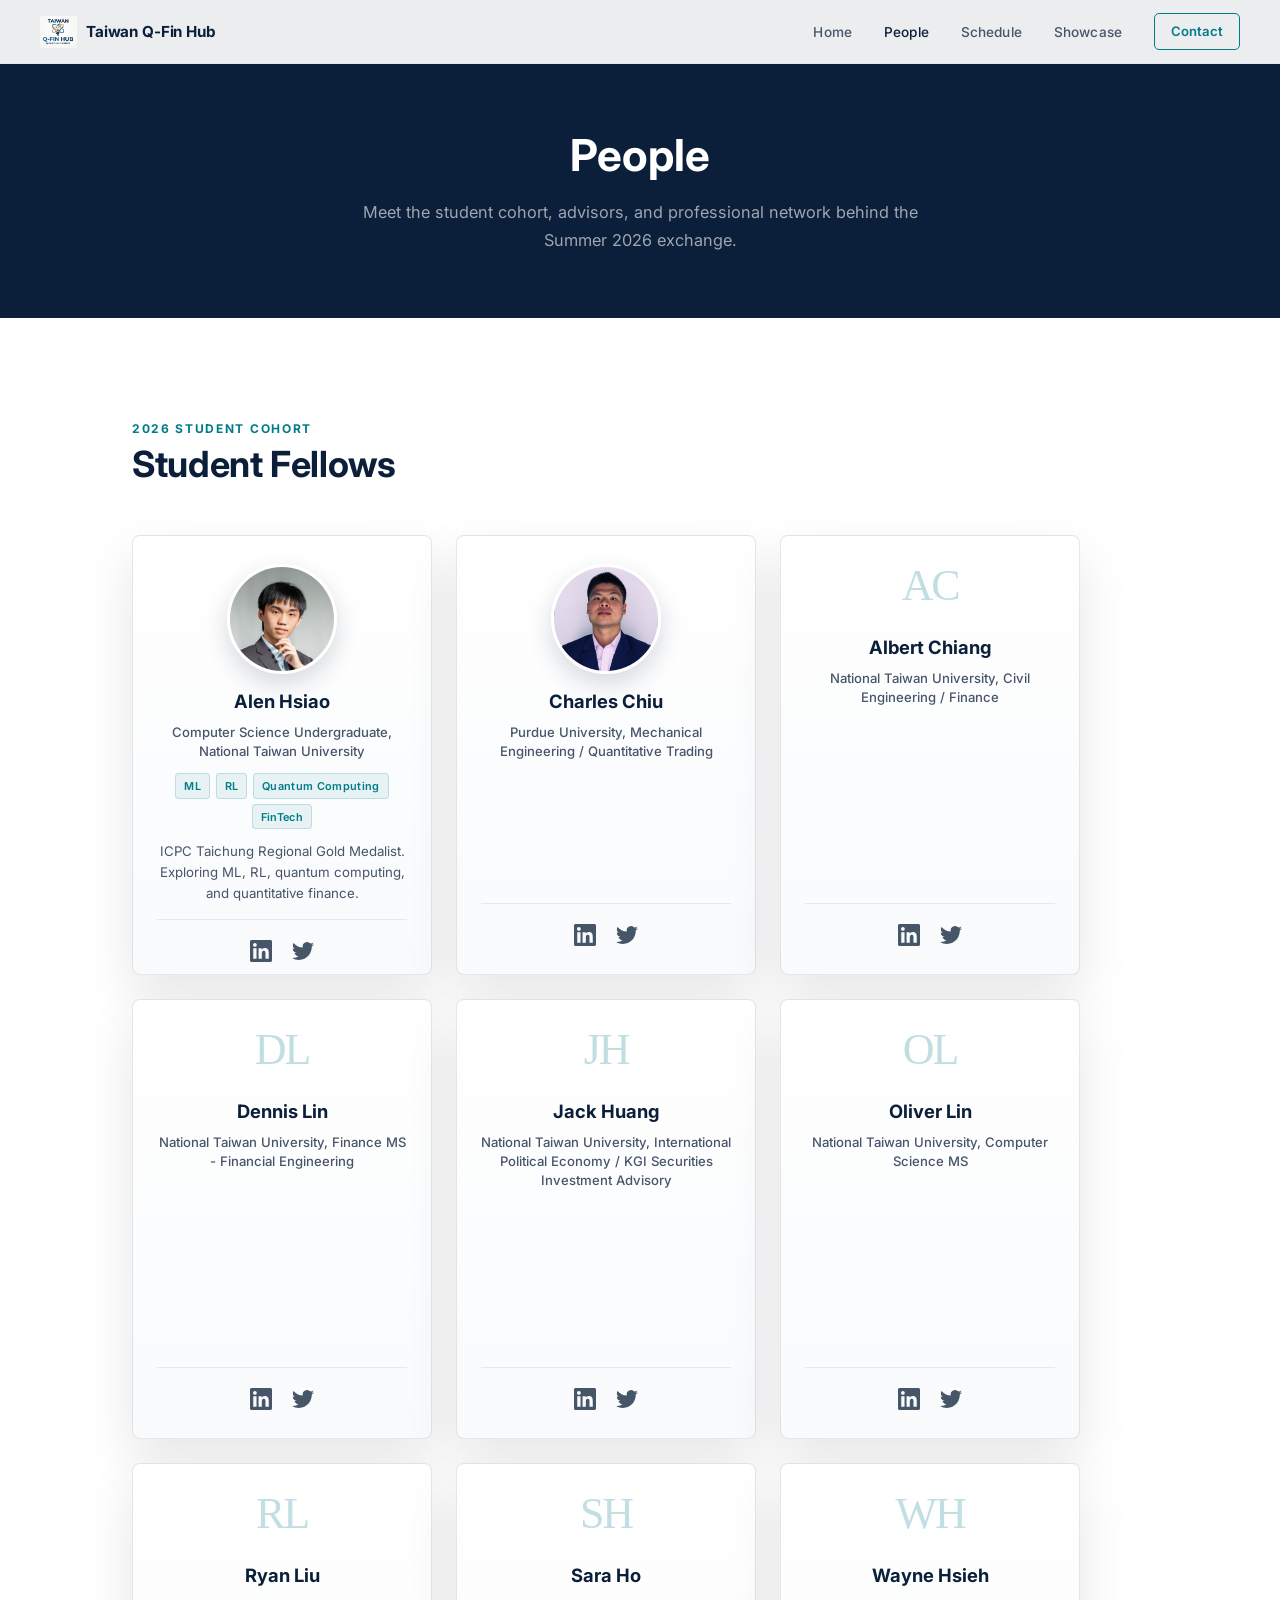
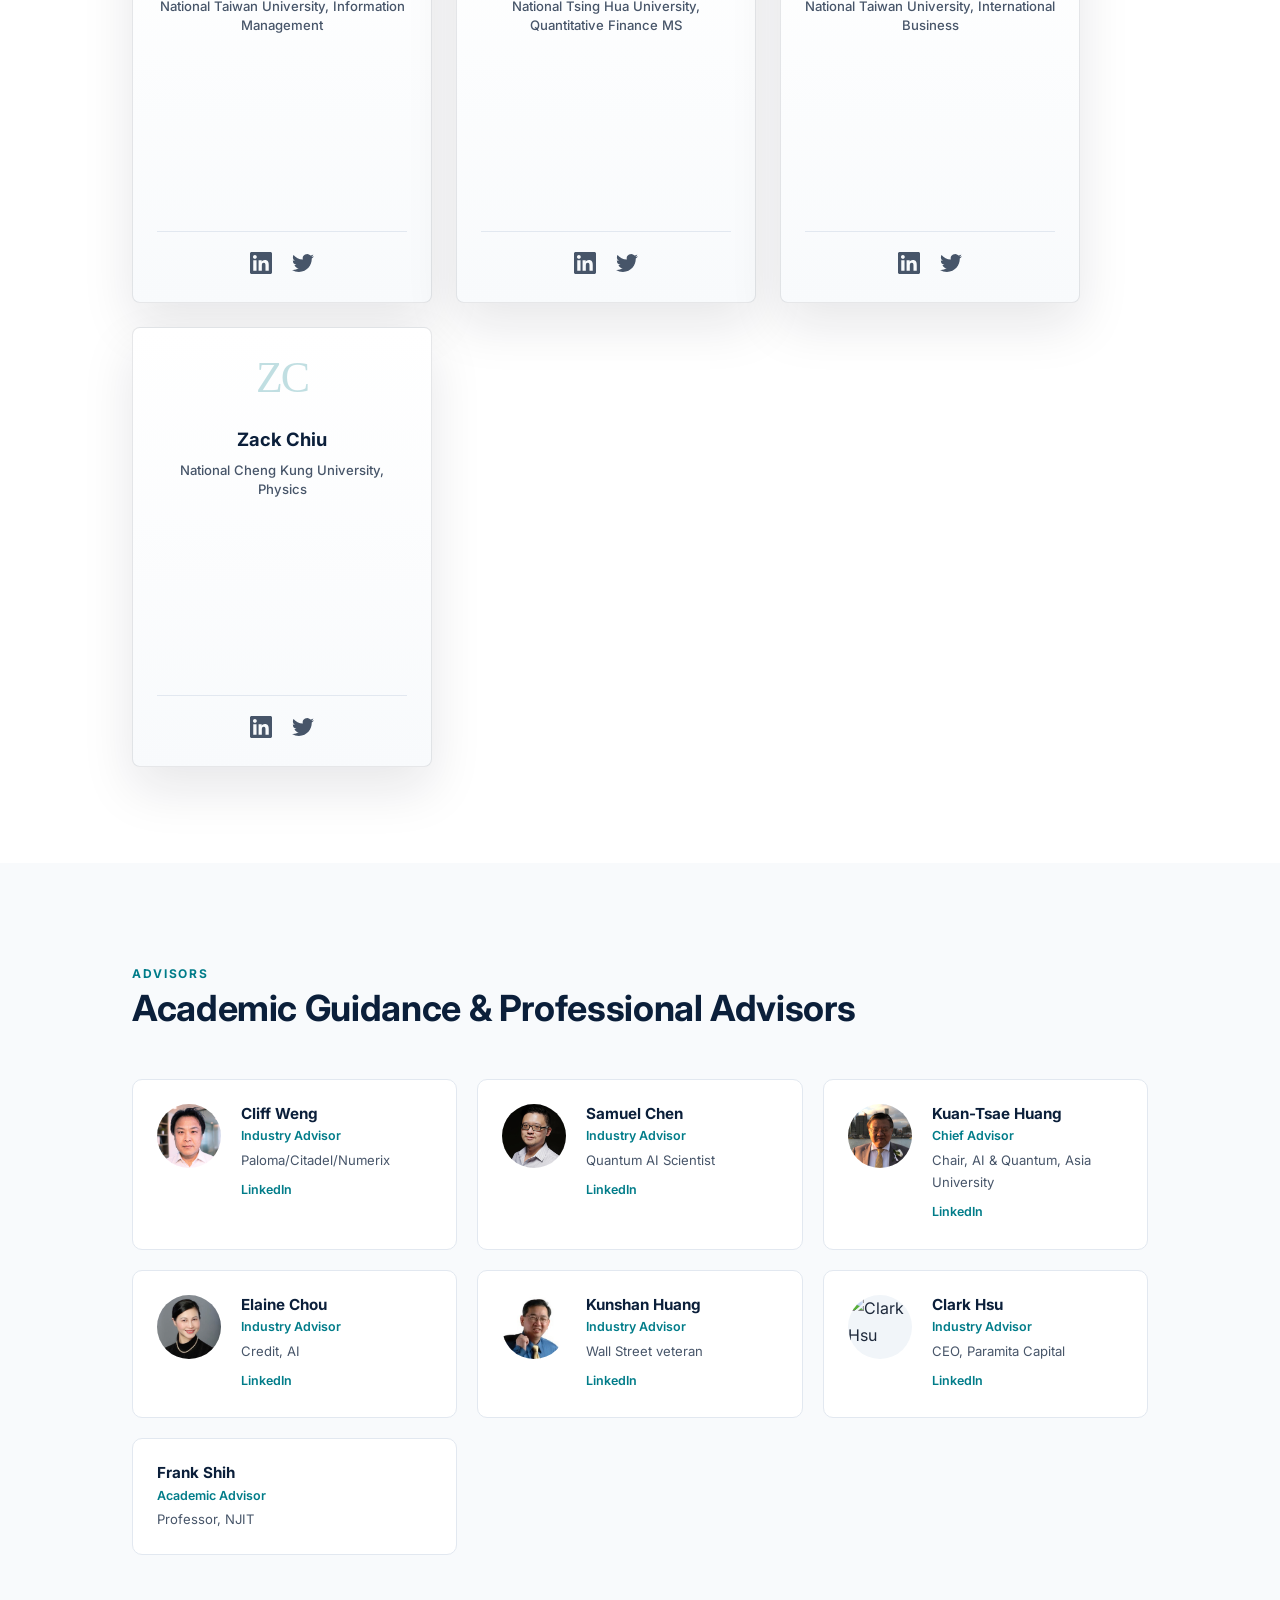
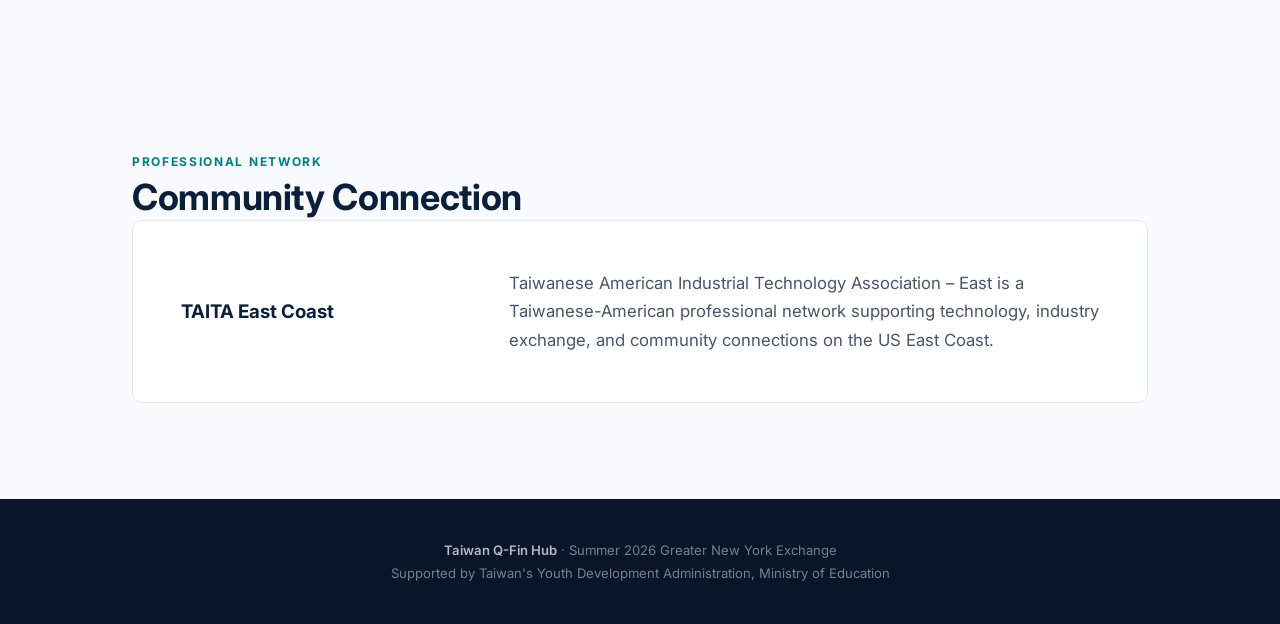
==== commit 3fe976db: "Shrink cohort widget and unify people page to use same card - Reduce student-preview-card from 400×5" ====
--- a/people.html
+++ b/people.html
@@ -42,149 +42,145 @@
       <span class="section-label">2026 Student Cohort</span>
       <h2 class="section-title">Student Fellows</h2>
 
-      <!-- Alen Hsiao — Full Profile Card -->
-      <div class="student-profile-card">
-        <div class="sp-photo">
-          <img src="img/Hsiao, Wei-Lun.jpg" alt="Alen Hsiao" />
-        </div>
-        <div class="sp-info">
-          <h3 class="sp-name">Alen Hsiao</h3>
-          <span class="sp-name-zh">蕭葦倫</span>
-          <p class="sp-role">Computer Science Undergraduate, National Taiwan University</p>
-          <div class="sp-tags">
-            <span class="tag">Machine Learning</span>
-            <span class="tag">Reinforcement Learning</span>
-            <span class="tag">Quantum Computing</span>
-            <span class="tag">FinTech</span>
-            <span class="tag">Quantitative Finance</span>
-          </div>
-          <p class="sp-bio">Alen Hsiao is a Computer Science undergraduate at National Taiwan University, working with Professor Shih-Wei Liao. His background includes algorithms, machine learning, reinforcement learning, and competitive programming. He is interested in how computational methods connect with fintech, quantitative finance, and emerging quantum computing applications. He is an ICPC Taichung Regional Gold Medalist and a member of the NTU FinTech Club.</p>
-          <ul class="sp-highlights">
-            <li>Computer Science Undergraduate, National Taiwan University</li>
-            <li>Working with Professor Shih-Wei Liao</li>
-            <li>ICPC Taichung Regional Gold Medalist</li>
-            <li>NTU FinTech Club member</li>
-            <li>Interests in ML, RL, quantum computing, fintech, and quantitative finance</li>
-          </ul>
-          <div class="sp-links">
-            <a href="https://www.linkedin.com/in/alen-hsiao/" target="_blank" rel="noopener" aria-label="LinkedIn"><svg viewBox="0 0 24 24"><path d="M20.447 20.452h-3.554v-5.569c0-1.328-.027-3.037-1.852-3.037-1.853 0-2.136 1.445-2.136 2.939v5.667H9.351V9h3.414v1.561h.046c.477-.9 1.637-1.85 3.37-1.85 3.601 0 4.267 2.37 4.267 5.455v6.286zM5.337 7.433c-1.144 0-2.063-.926-2.063-2.065 0-1.138.92-2.063 2.063-2.063 1.14 0 2.064.925 2.064 2.063 0 1.139-.925 2.065-2.064 2.065zm1.782 13.019H3.555V9h3.564v11.452zM22.225 0H1.771C.792 0 0 .774 0 1.729v20.542C0 23.227.792 24 1.771 24h20.451C23.2 24 24 23.227 24 22.271V1.729C24 .774 23.2 0 22.222 0h.003z"/></svg></a>
-            <a href="#" target="_blank" rel="noopener" aria-label="Twitter"><svg viewBox="0 0 24 24"><path d="M23.953 4.57a10 10 0 01-2.825.775 4.958 4.958 0 002.163-2.723c-.951.555-2.005.959-3.127 1.184a4.92 4.92 0 00-8.384 4.482C7.69 8.095 4.067 6.13 1.64 3.162a4.822 4.822 0 00-.666 2.475c0 1.71.87 3.213 2.188 4.096a4.904 4.904 0 01-2.228-.616v.06a4.923 4.923 0 003.946 4.827 4.996 4.996 0 01-2.212.085 4.936 4.936 0 004.604 3.417 9.867 9.867 0 01-6.102 2.105c-.39 0-.779-.023-1.17-.067a13.995 13.995 0 007.557 2.209c9.053 0 13.998-7.496 13.998-13.985 0-.21 0-.42-.015-.63A9.935 9.935 0 0024 4.59z"/></svg></a>
-          </div>
-        </div>
-      </div>
-
-      <!-- Charles Chiu — Profile Card with Photo -->
-      <div class="student-profile-card">
-        <div class="sp-photo">
-          <img src="img/CharlesChiu.jpg" alt="Charles Chiu" />
-        </div>
-        <div class="sp-info">
-          <h3 class="sp-name">Charles Chiu</h3>
-          <p class="sp-role">Purdue University, Mechanical Engineering / Quantitative Trading</p>
-          <div class="sp-links">
-            <a href="https://www.linkedin.com/in/charles-chiu-a601b9210/" target="_blank" rel="noopener" aria-label="LinkedIn"><svg viewBox="0 0 24 24"><path d="M20.447 20.452h-3.554v-5.569c0-1.328-.027-3.037-1.852-3.037-1.853 0-2.136 1.445-2.136 2.939v5.667H9.351V9h3.414v1.561h.046c.477-.9 1.637-1.85 3.37-1.85 3.601 0 4.267 2.37 4.267 5.455v6.286zM5.337 7.433c-1.144 0-2.063-.926-2.063-2.065 0-1.138.92-2.063 2.063-2.063 1.14 0 2.064.925 2.064 2.063 0 1.139-.925 2.065-2.064 2.065zm1.782 13.019H3.555V9h3.564v11.452zM22.225 0H1.771C.792 0 0 .774 0 1.729v20.542C0 23.227.792 24 1.771 24h20.451C23.2 24 24 23.227 24 22.271V1.729C24 .774 23.2 0 22.222 0h.003z"/></svg></a>
-            <a href="#" target="_blank" rel="noopener" aria-label="Twitter"><svg viewBox="0 0 24 24"><path d="M23.953 4.57a10 10 0 01-2.825.775 4.958 4.958 0 002.163-2.723c-.951.555-2.005.959-3.127 1.184a4.92 4.92 0 00-8.384 4.482C7.69 8.095 4.067 6.13 1.64 3.162a4.822 4.822 0 00-.666 2.475c0 1.71.87 3.213 2.188 4.096a4.904 4.904 0 01-2.228-.616v.06a4.923 4.923 0 003.946 4.827 4.996 4.996 0 01-2.212.085 4.936 4.936 0 004.604 3.417 9.867 9.867 0 01-6.102 2.105c-.39 0-.779-.023-1.17-.067a13.995 13.995 0 007.557 2.209c9.053 0 13.998-7.496 13.998-13.985 0-.21 0-.42-.015-.63A9.935 9.935 0 0024 4.59z"/></svg></a>
-          </div>
-        </div>
-      </div>
-
-      <!-- Simple Student Cards -->
-      <div class="students-simple-grid">
-        <div class="student-simple-card">
-          <div class="sp-initial">W</div>
-          <div>
-            <h3 class="sp-name">Wayne Hsieh</h3>
-            <p class="sp-role">National Taiwan University, International Business</p>
-            <div class="sp-links simple-links">
-              <a href="#" target="_blank" rel="noopener" aria-label="LinkedIn"><svg viewBox="0 0 24 24"><path d="M20.447 20.452h-3.554v-5.569c0-1.328-.027-3.037-1.852-3.037-1.853 0-2.136 1.445-2.136 2.939v5.667H9.351V9h3.414v1.561h.046c.477-.9 1.637-1.85 3.37-1.85 3.601 0 4.267 2.37 4.267 5.455v6.286zM5.337 7.433c-1.144 0-2.063-.926-2.063-2.065 0-1.138.92-2.063 2.063-2.063 1.14 0 2.064.925 2.064 2.063 0 1.139-.925 2.065-2.064 2.065zm1.782 13.019H3.555V9h3.564v11.452zM22.225 0H1.771C.792 0 0 .774 0 1.729v20.542C0 23.227.792 24 1.771 24h20.451C23.2 24 24 23.227 24 22.271V1.729C24 .774 23.2 0 22.222 0h.003z"/></svg></a>
-              <a href="#" target="_blank" rel="noopener" aria-label="Twitter"><svg viewBox="0 0 24 24"><path d="M23.953 4.57a10 10 0 01-2.825.775 4.958 4.958 0 002.163-2.723c-.951.555-2.005.959-3.127 1.184a4.92 4.92 0 00-8.384 4.482C7.69 8.095 4.067 6.13 1.64 3.162a4.822 4.822 0 00-.666 2.475c0 1.71.87 3.213 2.188 4.096a4.904 4.904 0 01-2.228-.616v.06a4.923 4.923 0 003.946 4.827 4.996 4.996 0 01-2.212.085 4.936 4.936 0 004.604 3.417 9.867 9.867 0 01-6.102 2.105c-.39 0-.779-.023-1.17-.067a13.995 13.995 0 007.557 2.209c9.053 0 13.998-7.496 13.998-13.985 0-.21 0-.42-.015-.63A9.935 9.935 0 0024 4.59z"/></svg></a>
-            </div>
-          </div>
-        </div>
-
-        <div class="student-simple-card">
-          <div class="sp-initial">J</div>
-          <div>
-            <h3 class="sp-name">Jack Huang</h3>
-            <p class="sp-role">National Taiwan University, International Political Economy / KGI Securities Investment Advisory</p>
-            <div class="sp-links simple-links">
-              <a href="#" target="_blank" rel="noopener" aria-label="LinkedIn"><svg viewBox="0 0 24 24"><path d="M20.447 20.452h-3.554v-5.569c0-1.328-.027-3.037-1.852-3.037-1.853 0-2.136 1.445-2.136 2.939v5.667H9.351V9h3.414v1.561h.046c.477-.9 1.637-1.85 3.37-1.85 3.601 0 4.267 2.37 4.267 5.455v6.286zM5.337 7.433c-1.144 0-2.063-.926-2.063-2.065 0-1.138.92-2.063 2.063-2.063 1.14 0 2.064.925 2.064 2.063 0 1.139-.925 2.065-2.064 2.065zm1.782 13.019H3.555V9h3.564v11.452zM22.225 0H1.771C.792 0 0 .774 0 1.729v20.542C0 23.227.792 24 1.771 24h20.451C23.2 24 24 23.227 24 22.271V1.729C24 .774 23.2 0 22.222 0h.003z"/></svg></a>
-              <a href="#" target="_blank" rel="noopener" aria-label="Twitter"><svg viewBox="0 0 24 24"><path d="M23.953 4.57a10 10 0 01-2.825.775 4.958 4.958 0 002.163-2.723c-.951.555-2.005.959-3.127 1.184a4.92 4.92 0 00-8.384 4.482C7.69 8.095 4.067 6.13 1.64 3.162a4.822 4.822 0 00-.666 2.475c0 1.71.87 3.213 2.188 4.096a4.904 4.904 0 01-2.228-.616v.06a4.923 4.923 0 003.946 4.827 4.996 4.996 0 01-2.212.085 4.936 4.936 0 004.604 3.417 9.867 9.867 0 01-6.102 2.105c-.39 0-.779-.023-1.17-.067a13.995 13.995 0 007.557 2.209c9.053 0 13.998-7.496 13.998-13.985 0-.21 0-.42-.015-.63A9.935 9.935 0 0024 4.59z"/></svg></a>
-            </div>
-          </div>
-        </div>
-
-        <div class="student-simple-card">
-          <div class="sp-initial">R</div>
-          <div>
-            <h3 class="sp-name">Ryan Liu</h3>
-            <p class="sp-role">National Taiwan University, Information Management</p>
-            <div class="sp-links simple-links">
-              <a href="#" target="_blank" rel="noopener" aria-label="LinkedIn"><svg viewBox="0 0 24 24"><path d="M20.447 20.452h-3.554v-5.569c0-1.328-.027-3.037-1.852-3.037-1.853 0-2.136 1.445-2.136 2.939v5.667H9.351V9h3.414v1.561h.046c.477-.9 1.637-1.85 3.37-1.85 3.601 0 4.267 2.37 4.267 5.455v6.286zM5.337 7.433c-1.144 0-2.063-.926-2.063-2.065 0-1.138.92-2.063 2.063-2.063 1.14 0 2.064.925 2.064 2.063 0 1.139-.925 2.065-2.064 2.065zm1.782 13.019H3.555V9h3.564v11.452zM22.225 0H1.771C.792 0 0 .774 0 1.729v20.542C0 23.227.792 24 1.771 24h20.451C23.2 24 24 23.227 24 22.271V1.729C24 .774 23.2 0 22.222 0h.003z"/></svg></a>
-              <a href="#" target="_blank" rel="noopener" aria-label="Twitter"><svg viewBox="0 0 24 24"><path d="M23.953 4.57a10 10 0 01-2.825.775 4.958 4.958 0 002.163-2.723c-.951.555-2.005.959-3.127 1.184a4.92 4.92 0 00-8.384 4.482C7.69 8.095 4.067 6.13 1.64 3.162a4.822 4.822 0 00-.666 2.475c0 1.71.87 3.213 2.188 4.096a4.904 4.904 0 01-2.228-.616v.06a4.923 4.923 0 003.946 4.827 4.996 4.996 0 01-2.212.085 4.936 4.936 0 004.604 3.417 9.867 9.867 0 01-6.102 2.105c-.39 0-.779-.023-1.17-.067a13.995 13.995 0 007.557 2.209c9.053 0 13.998-7.496 13.998-13.985 0-.21 0-.42-.015-.63A9.935 9.935 0 0024 4.59z"/></svg></a>
-            </div>
-          </div>
-        </div>
-
-        <div class="student-simple-card">
-          <div class="sp-initial">Z</div>
-          <div>
-            <h3 class="sp-name">Zack Chiu</h3>
-            <p class="sp-role">National Cheng Kung University, Physics</p>
-            <div class="sp-links simple-links">
-              <a href="#" target="_blank" rel="noopener" aria-label="LinkedIn"><svg viewBox="0 0 24 24"><path d="M20.447 20.452h-3.554v-5.569c0-1.328-.027-3.037-1.852-3.037-1.853 0-2.136 1.445-2.136 2.939v5.667H9.351V9h3.414v1.561h.046c.477-.9 1.637-1.85 3.37-1.85 3.601 0 4.267 2.37 4.267 5.455v6.286zM5.337 7.433c-1.144 0-2.063-.926-2.063-2.065 0-1.138.92-2.063 2.063-2.063 1.14 0 2.064.925 2.064 2.063 0 1.139-.925 2.065-2.064 2.065zm1.782 13.019H3.555V9h3.564v11.452zM22.225 0H1.771C.792 0 0 .774 0 1.729v20.542C0 23.227.792 24 1.771 24h20.451C23.2 24 24 23.227 24 22.271V1.729C24 .774 23.2 0 22.222 0h.003z"/></svg></a>
-              <a href="#" target="_blank" rel="noopener" aria-label="Twitter"><svg viewBox="0 0 24 24"><path d="M23.953 4.57a10 10 0 01-2.825.775 4.958 4.958 0 002.163-2.723c-.951.555-2.005.959-3.127 1.184a4.92 4.92 0 00-8.384 4.482C7.69 8.095 4.067 6.13 1.64 3.162a4.822 4.822 0 00-.666 2.475c0 1.71.87 3.213 2.188 4.096a4.904 4.904 0 01-2.228-.616v.06a4.923 4.923 0 003.946 4.827 4.996 4.996 0 01-2.212.085 4.936 4.936 0 004.604 3.417 9.867 9.867 0 01-6.102 2.105c-.39 0-.779-.023-1.17-.067a13.995 13.995 0 007.557 2.209c9.053 0 13.998-7.496 13.998-13.985 0-.21 0-.42-.015-.63A9.935 9.935 0 0024 4.59z"/></svg></a>
-            </div>
-          </div>
-        </div>
-
-        <div class="student-simple-card">
-          <div class="sp-initial">O</div>
-          <div>
-            <h3 class="sp-name">Oliver Lin</h3>
-            <p class="sp-role">National Taiwan University, Computer Science MS</p>
-            <div class="sp-links simple-links">
-              <a href="#" target="_blank" rel="noopener" aria-label="LinkedIn"><svg viewBox="0 0 24 24"><path d="M20.447 20.452h-3.554v-5.569c0-1.328-.027-3.037-1.852-3.037-1.853 0-2.136 1.445-2.136 2.939v5.667H9.351V9h3.414v1.561h.046c.477-.9 1.637-1.85 3.37-1.85 3.601 0 4.267 2.37 4.267 5.455v6.286zM5.337 7.433c-1.144 0-2.063-.926-2.063-2.065 0-1.138.92-2.063 2.063-2.063 1.14 0 2.064.925 2.064 2.063 0 1.139-.925 2.065-2.064 2.065zm1.782 13.019H3.555V9h3.564v11.452zM22.225 0H1.771C.792 0 0 .774 0 1.729v20.542C0 23.227.792 24 1.771 24h20.451C23.2 24 24 23.227 24 22.271V1.729C24 .774 23.2 0 22.222 0h.003z"/></svg></a>
-              <a href="#" target="_blank" rel="noopener" aria-label="Twitter"><svg viewBox="0 0 24 24"><path d="M23.953 4.57a10 10 0 01-2.825.775 4.958 4.958 0 002.163-2.723c-.951.555-2.005.959-3.127 1.184a4.92 4.92 0 00-8.384 4.482C7.69 8.095 4.067 6.13 1.64 3.162a4.822 4.822 0 00-.666 2.475c0 1.71.87 3.213 2.188 4.096a4.904 4.904 0 01-2.228-.616v.06a4.923 4.923 0 003.946 4.827 4.996 4.996 0 01-2.212.085 4.936 4.936 0 004.604 3.417 9.867 9.867 0 01-6.102 2.105c-.39 0-.779-.023-1.17-.067a13.995 13.995 0 007.557 2.209c9.053 0 13.998-7.496 13.998-13.985 0-.21 0-.42-.015-.63A9.935 9.935 0 0024 4.59z"/></svg></a>
-            </div>
-          </div>
-        </div>
-
-        <div class="student-simple-card">
-          <div class="sp-initial">S</div>
-          <div>
-            <h3 class="sp-name">Sara Ho</h3>
-            <p class="sp-role">National Tsing Hua University, Quantitative Finance MS</p>
-            <div class="sp-links simple-links">
-              <a href="#" target="_blank" rel="noopener" aria-label="LinkedIn"><svg viewBox="0 0 24 24"><path d="M20.447 20.452h-3.554v-5.569c0-1.328-.027-3.037-1.852-3.037-1.853 0-2.136 1.445-2.136 2.939v5.667H9.351V9h3.414v1.561h.046c.477-.9 1.637-1.85 3.37-1.85 3.601 0 4.267 2.37 4.267 5.455v6.286zM5.337 7.433c-1.144 0-2.063-.926-2.063-2.065 0-1.138.92-2.063 2.063-2.063 1.14 0 2.064.925 2.064 2.063 0 1.139-.925 2.065-2.064 2.065zm1.782 13.019H3.555V9h3.564v11.452zM22.225 0H1.771C.792 0 0 .774 0 1.729v20.542C0 23.227.792 24 1.771 24h20.451C23.2 24 24 23.227 24 22.271V1.729C24 .774 23.2 0 22.222 0h.003z"/></svg></a>
-              <a href="#" target="_blank" rel="noopener" aria-label="Twitter"><svg viewBox="0 0 24 24"><path d="M23.953 4.57a10 10 0 01-2.825.775 4.958 4.958 0 002.163-2.723c-.951.555-2.005.959-3.127 1.184a4.92 4.92 0 00-8.384 4.482C7.69 8.095 4.067 6.13 1.64 3.162a4.822 4.822 0 00-.666 2.475c0 1.71.87 3.213 2.188 4.096a4.904 4.904 0 01-2.228-.616v.06a4.923 4.923 0 003.946 4.827 4.996 4.996 0 01-2.212.085 4.936 4.936 0 004.604 3.417 9.867 9.867 0 01-6.102 2.105c-.39 0-.779-.023-1.17-.067a13.995 13.995 0 007.557 2.209c9.053 0 13.998-7.496 13.998-13.985 0-.21 0-.42-.015-.63A9.935 9.935 0 0024 4.59z"/></svg></a>
-            </div>
-          </div>
-        </div>
-
-        <div class="student-simple-card">
-          <div class="sp-initial">D</div>
-          <div>
-            <h3 class="sp-name">Dennis Lin</h3>
-            <p class="sp-role">National Taiwan University, Finance MS - Financial Engineering</p>
-            <div class="sp-links simple-links">
-              <a href="#" target="_blank" rel="noopener" aria-label="LinkedIn"><svg viewBox="0 0 24 24"><path d="M20.447 20.452h-3.554v-5.569c0-1.328-.027-3.037-1.852-3.037-1.853 0-2.136 1.445-2.136 2.939v5.667H9.351V9h3.414v1.561h.046c.477-.9 1.637-1.85 3.37-1.85 3.601 0 4.267 2.37 4.267 5.455v6.286zM5.337 7.433c-1.144 0-2.063-.926-2.063-2.065 0-1.138.92-2.063 2.063-2.063 1.14 0 2.064.925 2.064 2.063 0 1.139-.925 2.065-2.064 2.065zm1.782 13.019H3.555V9h3.564v11.452zM22.225 0H1.771C.792 0 0 .774 0 1.729v20.542C0 23.227.792 24 1.771 24h20.451C23.2 24 24 23.227 24 22.271V1.729C24 .774 23.2 0 22.222 0h.003z"/></svg></a>
-              <a href="#" target="_blank" rel="noopener" aria-label="Twitter"><svg viewBox="0 0 24 24"><path d="M23.953 4.57a10 10 0 01-2.825.775 4.958 4.958 0 002.163-2.723c-.951.555-2.005.959-3.127 1.184a4.92 4.92 0 00-8.384 4.482C7.69 8.095 4.067 6.13 1.64 3.162a4.822 4.822 0 00-.666 2.475c0 1.71.87 3.213 2.188 4.096a4.904 4.904 0 01-2.228-.616v.06a4.923 4.923 0 003.946 4.827 4.996 4.996 0 01-2.212.085 4.936 4.936 0 004.604 3.417 9.867 9.867 0 01-6.102 2.105c-.39 0-.779-.023-1.17-.067a13.995 13.995 0 007.557 2.209c9.053 0 13.998-7.496 13.998-13.985 0-.21 0-.42-.015-.63A9.935 9.935 0 0024 4.59z"/></svg></a>
-            </div>
-          </div>
-        </div>
-
-        <div class="student-simple-card">
-          <div class="sp-initial">A</div>
-          <div>
-            <h3 class="sp-name">Albert Chiang</h3>
-            <p class="sp-role">National Taiwan University, Civil Engineering / Finance</p>
-            <div class="sp-links simple-links">
-              <a href="#" target="_blank" rel="noopener" aria-label="LinkedIn"><svg viewBox="0 0 24 24"><path d="M20.447 20.452h-3.554v-5.569c0-1.328-.027-3.037-1.852-3.037-1.853 0-2.136 1.445-2.136 2.939v5.667H9.351V9h3.414v1.561h.046c.477-.9 1.637-1.85 3.37-1.85 3.601 0 4.267 2.37 4.267 5.455v6.286zM5.337 7.433c-1.144 0-2.063-.926-2.063-2.065 0-1.138.92-2.063 2.063-2.063 1.14 0 2.064.925 2.064 2.063 0 1.139-.925 2.065-2.064 2.065zm1.782 13.019H3.555V9h3.564v11.452zM22.225 0H1.771C.792 0 0 .774 0 1.729v20.542C0 23.227.792 24 1.771 24h20.451C23.2 24 24 23.227 24 22.271V1.729C24 .774 23.2 0 22.222 0h.003z"/></svg></a>
-              <a href="#" target="_blank" rel="noopener" aria-label="Twitter"><svg viewBox="0 0 24 24"><path d="M23.953 4.57a10 10 0 01-2.825.775 4.958 4.958 0 002.163-2.723c-.951.555-2.005.959-3.127 1.184a4.92 4.92 0 00-8.384 4.482C7.69 8.095 4.067 6.13 1.64 3.162a4.822 4.822 0 00-.666 2.475c0 1.71.87 3.213 2.188 4.096a4.904 4.904 0 01-2.228-.616v.06a4.923 4.923 0 003.946 4.827 4.996 4.996 0 01-2.212.085 4.936 4.936 0 004.604 3.417 9.867 9.867 0 01-6.102 2.105c-.39 0-.779-.023-1.17-.067a13.995 13.995 0 007.557 2.209c9.053 0 13.998-7.496 13.998-13.985 0-.21 0-.42-.015-.63A9.935 9.935 0 0024 4.59z"/></svg></a>
-            </div>
-          </div>
-        </div>
+      <div class="students-card-grid">
+
+        <!-- Alen Hsiao -->
+        <div class="student-preview-card has-photo">
+          <div class="spc-photo"><img src="img/Hsiao, Wei-Lun.jpg" alt="Alen Hsiao" /></div>
+          <div class="spc-body">
+            <div class="spc-name">Alen Hsiao</div>
+            <div class="spc-role">Computer Science Undergraduate, National Taiwan University</div>
+            <div class="spc-tags">
+              <span class="tag">ML</span>
+              <span class="tag">RL</span>
+              <span class="tag">Quantum Computing</span>
+              <span class="tag">FinTech</span>
+            </div>
+            <div class="spc-bio">ICPC Taichung Regional Gold Medalist. Exploring ML, RL, quantum computing, and quantitative finance.</div>
+            <div class="spc-links">
+              <a href="https://www.linkedin.com/in/alen-hsiao/" target="_blank" rel="noopener" aria-label="LinkedIn"><svg viewBox="0 0 24 24"><path d="M20.447 20.452h-3.554v-5.569c0-1.328-.027-3.037-1.852-3.037-1.853 0-2.136 1.445-2.136 2.939v5.667H9.351V9h3.414v1.561h.046c.477-.9 1.637-1.85 3.37-1.85 3.601 0 4.267 2.37 4.267 5.455v6.286zM5.337 7.433c-1.144 0-2.063-.926-2.063-2.065 0-1.138.92-2.063 2.063-2.063 1.14 0 2.064.925 2.064 2.063 0 1.139-.925 2.065-2.064 2.065zm1.782 13.019H3.555V9h3.564v11.452zM22.225 0H1.771C.792 0 0 .774 0 1.729v20.542C0 23.227.792 24 1.771 24h20.451C23.2 24 24 23.227 24 22.271V1.729C24 .774 23.2 0 22.222 0h.003z"/></svg></a>
+              <a href="#" target="_blank" rel="noopener" aria-label="Twitter"><svg viewBox="0 0 24 24"><path d="M23.953 4.57a10 10 0 01-2.825.775 4.958 4.958 0 002.163-2.723c-.951.555-2.005.959-3.127 1.184a4.92 4.92 0 00-8.384 4.482C7.69 8.095 4.067 6.13 1.64 3.162a4.822 4.822 0 00-.666 2.475c0 1.71.87 3.213 2.188 4.096a4.904 4.904 0 01-2.228-.616v.06a4.923 4.923 0 003.946 4.827 4.996 4.996 0 01-2.212.085 4.936 4.936 0 004.604 3.417 9.867 9.867 0 01-6.102 2.105c-.39 0-.779-.023-1.17-.067a13.995 13.995 0 007.557 2.209c9.053 0 13.998-7.496 13.998-13.985 0-.21 0-.42-.015-.63A9.935 9.935 0 0024 4.59z"/></svg></a>
+            </div>
+          </div>
+        </div>
+
+        <!-- Charles Chiu -->
+        <div class="student-preview-card has-photo">
+          <div class="spc-photo"><img src="img/CharlesChiu.jpg" alt="Charles Chiu" /></div>
+          <div class="spc-body">
+            <div class="spc-name">Charles Chiu</div>
+            <div class="spc-role">Purdue University, Mechanical Engineering / Quantitative Trading</div>
+            <div class="spc-links">
+              <a href="https://www.linkedin.com/in/charles-chiu-a601b9210/" target="_blank" rel="noopener" aria-label="LinkedIn"><svg viewBox="0 0 24 24"><path d="M20.447 20.452h-3.554v-5.569c0-1.328-.027-3.037-1.852-3.037-1.853 0-2.136 1.445-2.136 2.939v5.667H9.351V9h3.414v1.561h.046c.477-.9 1.637-1.85 3.37-1.85 3.601 0 4.267 2.37 4.267 5.455v6.286zM5.337 7.433c-1.144 0-2.063-.926-2.063-2.065 0-1.138.92-2.063 2.063-2.063 1.14 0 2.064.925 2.064 2.063 0 1.139-.925 2.065-2.064 2.065zm1.782 13.019H3.555V9h3.564v11.452zM22.225 0H1.771C.792 0 0 .774 0 1.729v20.542C0 23.227.792 24 1.771 24h20.451C23.2 24 24 23.227 24 22.271V1.729C24 .774 23.2 0 22.222 0h.003z"/></svg></a>
+              <a href="#" target="_blank" rel="noopener" aria-label="Twitter"><svg viewBox="0 0 24 24"><path d="M23.953 4.57a10 10 0 01-2.825.775 4.958 4.958 0 002.163-2.723c-.951.555-2.005.959-3.127 1.184a4.92 4.92 0 00-8.384 4.482C7.69 8.095 4.067 6.13 1.64 3.162a4.822 4.822 0 00-.666 2.475c0 1.71.87 3.213 2.188 4.096a4.904 4.904 0 01-2.228-.616v.06a4.923 4.923 0 003.946 4.827 4.996 4.996 0 01-2.212.085 4.936 4.936 0 004.604 3.417 9.867 9.867 0 01-6.102 2.105c-.39 0-.779-.023-1.17-.067a13.995 13.995 0 007.557 2.209c9.053 0 13.998-7.496 13.998-13.985 0-.21 0-.42-.015-.63A9.935 9.935 0 0024 4.59z"/></svg></a>
+            </div>
+          </div>
+        </div>
+
+        <!-- Albert Chiang -->
+        <div class="student-preview-card no-photo">
+          <div class="spc-body">
+            <div class="spc-monogram">AC</div>
+            <div class="spc-name">Albert Chiang</div>
+            <div class="spc-role">National Taiwan University, Civil Engineering / Finance</div>
+            <div class="spc-links">
+              <a href="#" target="_blank" rel="noopener" aria-label="LinkedIn"><svg viewBox="0 0 24 24"><path d="M20.447 20.452h-3.554v-5.569c0-1.328-.027-3.037-1.852-3.037-1.853 0-2.136 1.445-2.136 2.939v5.667H9.351V9h3.414v1.561h.046c.477-.9 1.637-1.85 3.37-1.85 3.601 0 4.267 2.37 4.267 5.455v6.286zM5.337 7.433c-1.144 0-2.063-.926-2.063-2.065 0-1.138.92-2.063 2.063-2.063 1.14 0 2.064.925 2.064 2.063 0 1.139-.925 2.065-2.064 2.065zm1.782 13.019H3.555V9h3.564v11.452zM22.225 0H1.771C.792 0 0 .774 0 1.729v20.542C0 23.227.792 24 1.771 24h20.451C23.2 24 24 23.227 24 22.271V1.729C24 .774 23.2 0 22.222 0h.003z"/></svg></a>
+              <a href="#" target="_blank" rel="noopener" aria-label="Twitter"><svg viewBox="0 0 24 24"><path d="M23.953 4.57a10 10 0 01-2.825.775 4.958 4.958 0 002.163-2.723c-.951.555-2.005.959-3.127 1.184a4.92 4.92 0 00-8.384 4.482C7.69 8.095 4.067 6.13 1.64 3.162a4.822 4.822 0 00-.666 2.475c0 1.71.87 3.213 2.188 4.096a4.904 4.904 0 01-2.228-.616v.06a4.923 4.923 0 003.946 4.827 4.996 4.996 0 01-2.212.085 4.936 4.936 0 004.604 3.417 9.867 9.867 0 01-6.102 2.105c-.39 0-.779-.023-1.17-.067a13.995 13.995 0 007.557 2.209c9.053 0 13.998-7.496 13.998-13.985 0-.21 0-.42-.015-.63A9.935 9.935 0 0024 4.59z"/></svg></a>
+            </div>
+          </div>
+        </div>
+
+        <!-- Dennis Lin -->
+        <div class="student-preview-card no-photo">
+          <div class="spc-body">
+            <div class="spc-monogram">DL</div>
+            <div class="spc-name">Dennis Lin</div>
+            <div class="spc-role">National Taiwan University, Finance MS - Financial Engineering</div>
+            <div class="spc-links">
+              <a href="#" target="_blank" rel="noopener" aria-label="LinkedIn"><svg viewBox="0 0 24 24"><path d="M20.447 20.452h-3.554v-5.569c0-1.328-.027-3.037-1.852-3.037-1.853 0-2.136 1.445-2.136 2.939v5.667H9.351V9h3.414v1.561h.046c.477-.9 1.637-1.85 3.37-1.85 3.601 0 4.267 2.37 4.267 5.455v6.286zM5.337 7.433c-1.144 0-2.063-.926-2.063-2.065 0-1.138.92-2.063 2.063-2.063 1.14 0 2.064.925 2.064 2.063 0 1.139-.925 2.065-2.064 2.065zm1.782 13.019H3.555V9h3.564v11.452zM22.225 0H1.771C.792 0 0 .774 0 1.729v20.542C0 23.227.792 24 1.771 24h20.451C23.2 24 24 23.227 24 22.271V1.729C24 .774 23.2 0 22.222 0h.003z"/></svg></a>
+              <a href="#" target="_blank" rel="noopener" aria-label="Twitter"><svg viewBox="0 0 24 24"><path d="M23.953 4.57a10 10 0 01-2.825.775 4.958 4.958 0 002.163-2.723c-.951.555-2.005.959-3.127 1.184a4.92 4.92 0 00-8.384 4.482C7.69 8.095 4.067 6.13 1.64 3.162a4.822 4.822 0 00-.666 2.475c0 1.71.87 3.213 2.188 4.096a4.904 4.904 0 01-2.228-.616v.06a4.923 4.923 0 003.946 4.827 4.996 4.996 0 01-2.212.085 4.936 4.936 0 004.604 3.417 9.867 9.867 0 01-6.102 2.105c-.39 0-.779-.023-1.17-.067a13.995 13.995 0 007.557 2.209c9.053 0 13.998-7.496 13.998-13.985 0-.21 0-.42-.015-.63A9.935 9.935 0 0024 4.59z"/></svg></a>
+            </div>
+          </div>
+        </div>
+
+        <!-- Jack Huang -->
+        <div class="student-preview-card no-photo">
+          <div class="spc-body">
+            <div class="spc-monogram">JH</div>
+            <div class="spc-name">Jack Huang</div>
+            <div class="spc-role">National Taiwan University, International Political Economy / KGI Securities Investment Advisory</div>
+            <div class="spc-links">
+              <a href="#" target="_blank" rel="noopener" aria-label="LinkedIn"><svg viewBox="0 0 24 24"><path d="M20.447 20.452h-3.554v-5.569c0-1.328-.027-3.037-1.852-3.037-1.853 0-2.136 1.445-2.136 2.939v5.667H9.351V9h3.414v1.561h.046c.477-.9 1.637-1.85 3.37-1.85 3.601 0 4.267 2.37 4.267 5.455v6.286zM5.337 7.433c-1.144 0-2.063-.926-2.063-2.065 0-1.138.92-2.063 2.063-2.063 1.14 0 2.064.925 2.064 2.063 0 1.139-.925 2.065-2.064 2.065zm1.782 13.019H3.555V9h3.564v11.452zM22.225 0H1.771C.792 0 0 .774 0 1.729v20.542C0 23.227.792 24 1.771 24h20.451C23.2 24 24 23.227 24 22.271V1.729C24 .774 23.2 0 22.222 0h.003z"/></svg></a>
+              <a href="#" target="_blank" rel="noopener" aria-label="Twitter"><svg viewBox="0 0 24 24"><path d="M23.953 4.57a10 10 0 01-2.825.775 4.958 4.958 0 002.163-2.723c-.951.555-2.005.959-3.127 1.184a4.92 4.92 0 00-8.384 4.482C7.69 8.095 4.067 6.13 1.64 3.162a4.822 4.822 0 00-.666 2.475c0 1.71.87 3.213 2.188 4.096a4.904 4.904 0 01-2.228-.616v.06a4.923 4.923 0 003.946 4.827 4.996 4.996 0 01-2.212.085 4.936 4.936 0 004.604 3.417 9.867 9.867 0 01-6.102 2.105c-.39 0-.779-.023-1.17-.067a13.995 13.995 0 007.557 2.209c9.053 0 13.998-7.496 13.998-13.985 0-.21 0-.42-.015-.63A9.935 9.935 0 0024 4.59z"/></svg></a>
+            </div>
+          </div>
+        </div>
+
+        <!-- Oliver Lin -->
+        <div class="student-preview-card no-photo">
+          <div class="spc-body">
+            <div class="spc-monogram">OL</div>
+            <div class="spc-name">Oliver Lin</div>
+            <div class="spc-role">National Taiwan University, Computer Science MS</div>
+            <div class="spc-links">
+              <a href="#" target="_blank" rel="noopener" aria-label="LinkedIn"><svg viewBox="0 0 24 24"><path d="M20.447 20.452h-3.554v-5.569c0-1.328-.027-3.037-1.852-3.037-1.853 0-2.136 1.445-2.136 2.939v5.667H9.351V9h3.414v1.561h.046c.477-.9 1.637-1.85 3.37-1.85 3.601 0 4.267 2.37 4.267 5.455v6.286zM5.337 7.433c-1.144 0-2.063-.926-2.063-2.065 0-1.138.92-2.063 2.063-2.063 1.14 0 2.064.925 2.064 2.063 0 1.139-.925 2.065-2.064 2.065zm1.782 13.019H3.555V9h3.564v11.452zM22.225 0H1.771C.792 0 0 .774 0 1.729v20.542C0 23.227.792 24 1.771 24h20.451C23.2 24 24 23.227 24 22.271V1.729C24 .774 23.2 0 22.222 0h.003z"/></svg></a>
+              <a href="#" target="_blank" rel="noopener" aria-label="Twitter"><svg viewBox="0 0 24 24"><path d="M23.953 4.57a10 10 0 01-2.825.775 4.958 4.958 0 002.163-2.723c-.951.555-2.005.959-3.127 1.184a4.92 4.92 0 00-8.384 4.482C7.69 8.095 4.067 6.13 1.64 3.162a4.822 4.822 0 00-.666 2.475c0 1.71.87 3.213 2.188 4.096a4.904 4.904 0 01-2.228-.616v.06a4.923 4.923 0 003.946 4.827 4.996 4.996 0 01-2.212.085 4.936 4.936 0 004.604 3.417 9.867 9.867 0 01-6.102 2.105c-.39 0-.779-.023-1.17-.067a13.995 13.995 0 007.557 2.209c9.053 0 13.998-7.496 13.998-13.985 0-.21 0-.42-.015-.63A9.935 9.935 0 0024 4.59z"/></svg></a>
+            </div>
+          </div>
+        </div>
+
+        <!-- Ryan Liu -->
+        <div class="student-preview-card no-photo">
+          <div class="spc-body">
+            <div class="spc-monogram">RL</div>
+            <div class="spc-name">Ryan Liu</div>
+            <div class="spc-role">National Taiwan University, Information Management</div>
+            <div class="spc-links">
+              <a href="#" target="_blank" rel="noopener" aria-label="LinkedIn"><svg viewBox="0 0 24 24"><path d="M20.447 20.452h-3.554v-5.569c0-1.328-.027-3.037-1.852-3.037-1.853 0-2.136 1.445-2.136 2.939v5.667H9.351V9h3.414v1.561h.046c.477-.9 1.637-1.85 3.37-1.85 3.601 0 4.267 2.37 4.267 5.455v6.286zM5.337 7.433c-1.144 0-2.063-.926-2.063-2.065 0-1.138.92-2.063 2.063-2.063 1.14 0 2.064.925 2.064 2.063 0 1.139-.925 2.065-2.064 2.065zm1.782 13.019H3.555V9h3.564v11.452zM22.225 0H1.771C.792 0 0 .774 0 1.729v20.542C0 23.227.792 24 1.771 24h20.451C23.2 24 24 23.227 24 22.271V1.729C24 .774 23.2 0 22.222 0h.003z"/></svg></a>
+              <a href="#" target="_blank" rel="noopener" aria-label="Twitter"><svg viewBox="0 0 24 24"><path d="M23.953 4.57a10 10 0 01-2.825.775 4.958 4.958 0 002.163-2.723c-.951.555-2.005.959-3.127 1.184a4.92 4.92 0 00-8.384 4.482C7.69 8.095 4.067 6.13 1.64 3.162a4.822 4.822 0 00-.666 2.475c0 1.71.87 3.213 2.188 4.096a4.904 4.904 0 01-2.228-.616v.06a4.923 4.923 0 003.946 4.827 4.996 4.996 0 01-2.212.085 4.936 4.936 0 004.604 3.417 9.867 9.867 0 01-6.102 2.105c-.39 0-.779-.023-1.17-.067a13.995 13.995 0 007.557 2.209c9.053 0 13.998-7.496 13.998-13.985 0-.21 0-.42-.015-.63A9.935 9.935 0 0024 4.59z"/></svg></a>
+            </div>
+          </div>
+        </div>
+
+        <!-- Sara Ho -->
+        <div class="student-preview-card no-photo">
+          <div class="spc-body">
+            <div class="spc-monogram">SH</div>
+            <div class="spc-name">Sara Ho</div>
+            <div class="spc-role">National Tsing Hua University, Quantitative Finance MS</div>
+            <div class="spc-links">
+              <a href="#" target="_blank" rel="noopener" aria-label="LinkedIn"><svg viewBox="0 0 24 24"><path d="M20.447 20.452h-3.554v-5.569c0-1.328-.027-3.037-1.852-3.037-1.853 0-2.136 1.445-2.136 2.939v5.667H9.351V9h3.414v1.561h.046c.477-.9 1.637-1.85 3.37-1.85 3.601 0 4.267 2.37 4.267 5.455v6.286zM5.337 7.433c-1.144 0-2.063-.926-2.063-2.065 0-1.138.92-2.063 2.063-2.063 1.14 0 2.064.925 2.064 2.063 0 1.139-.925 2.065-2.064 2.065zm1.782 13.019H3.555V9h3.564v11.452zM22.225 0H1.771C.792 0 0 .774 0 1.729v20.542C0 23.227.792 24 1.771 24h20.451C23.2 24 24 23.227 24 22.271V1.729C24 .774 23.2 0 22.222 0h.003z"/></svg></a>
+              <a href="#" target="_blank" rel="noopener" aria-label="Twitter"><svg viewBox="0 0 24 24"><path d="M23.953 4.57a10 10 0 01-2.825.775 4.958 4.958 0 002.163-2.723c-.951.555-2.005.959-3.127 1.184a4.92 4.92 0 00-8.384 4.482C7.69 8.095 4.067 6.13 1.64 3.162a4.822 4.822 0 00-.666 2.475c0 1.71.87 3.213 2.188 4.096a4.904 4.904 0 01-2.228-.616v.06a4.923 4.923 0 003.946 4.827 4.996 4.996 0 01-2.212.085 4.936 4.936 0 004.604 3.417 9.867 9.867 0 01-6.102 2.105c-.39 0-.779-.023-1.17-.067a13.995 13.995 0 007.557 2.209c9.053 0 13.998-7.496 13.998-13.985 0-.21 0-.42-.015-.63A9.935 9.935 0 0024 4.59z"/></svg></a>
+            </div>
+          </div>
+        </div>
+
+        <!-- Wayne Hsieh -->
+        <div class="student-preview-card no-photo">
+          <div class="spc-body">
+            <div class="spc-monogram">WH</div>
+            <div class="spc-name">Wayne Hsieh</div>
+            <div class="spc-role">National Taiwan University, International Business</div>
+            <div class="spc-links">
+              <a href="#" target="_blank" rel="noopener" aria-label="LinkedIn"><svg viewBox="0 0 24 24"><path d="M20.447 20.452h-3.554v-5.569c0-1.328-.027-3.037-1.852-3.037-1.853 0-2.136 1.445-2.136 2.939v5.667H9.351V9h3.414v1.561h.046c.477-.9 1.637-1.85 3.37-1.85 3.601 0 4.267 2.37 4.267 5.455v6.286zM5.337 7.433c-1.144 0-2.063-.926-2.063-2.065 0-1.138.92-2.063 2.063-2.063 1.14 0 2.064.925 2.064 2.063 0 1.139-.925 2.065-2.064 2.065zm1.782 13.019H3.555V9h3.564v11.452zM22.225 0H1.771C.792 0 0 .774 0 1.729v20.542C0 23.227.792 24 1.771 24h20.451C23.2 24 24 23.227 24 22.271V1.729C24 .774 23.2 0 22.222 0h.003z"/></svg></a>
+              <a href="#" target="_blank" rel="noopener" aria-label="Twitter"><svg viewBox="0 0 24 24"><path d="M23.953 4.57a10 10 0 01-2.825.775 4.958 4.958 0 002.163-2.723c-.951.555-2.005.959-3.127 1.184a4.92 4.92 0 00-8.384 4.482C7.69 8.095 4.067 6.13 1.64 3.162a4.822 4.822 0 00-.666 2.475c0 1.71.87 3.213 2.188 4.096a4.904 4.904 0 01-2.228-.616v.06a4.923 4.923 0 003.946 4.827 4.996 4.996 0 01-2.212.085 4.936 4.936 0 004.604 3.417 9.867 9.867 0 01-6.102 2.105c-.39 0-.779-.023-1.17-.067a13.995 13.995 0 007.557 2.209c9.053 0 13.998-7.496 13.998-13.985 0-.21 0-.42-.015-.63A9.935 9.935 0 0024 4.59z"/></svg></a>
+            </div>
+          </div>
+        </div>
+
+        <!-- Zack Chiu -->
+        <div class="student-preview-card no-photo">
+          <div class="spc-body">
+            <div class="spc-monogram">ZC</div>
+            <div class="spc-name">Zack Chiu</div>
+            <div class="spc-role">National Cheng Kung University, Physics</div>
+            <div class="spc-links">
+              <a href="#" target="_blank" rel="noopener" aria-label="LinkedIn"><svg viewBox="0 0 24 24"><path d="M20.447 20.452h-3.554v-5.569c0-1.328-.027-3.037-1.852-3.037-1.853 0-2.136 1.445-2.136 2.939v5.667H9.351V9h3.414v1.561h.046c.477-.9 1.637-1.85 3.37-1.85 3.601 0 4.267 2.37 4.267 5.455v6.286zM5.337 7.433c-1.144 0-2.063-.926-2.063-2.065 0-1.138.92-2.063 2.063-2.063 1.14 0 2.064.925 2.064 2.063 0 1.139-.925 2.065-2.064 2.065zm1.782 13.019H3.555V9h3.564v11.452zM22.225 0H1.771C.792 0 0 .774 0 1.729v20.542C0 23.227.792 24 1.771 24h20.451C23.2 24 24 23.227 24 22.271V1.729C24 .774 23.2 0 22.222 0h.003z"/></svg></a>
+              <a href="#" target="_blank" rel="noopener" aria-label="Twitter"><svg viewBox="0 0 24 24"><path d="M23.953 4.57a10 10 0 01-2.825.775 4.958 4.958 0 002.163-2.723c-.951.555-2.005.959-3.127 1.184a4.92 4.92 0 00-8.384 4.482C7.69 8.095 4.067 6.13 1.64 3.162a4.822 4.822 0 00-.666 2.475c0 1.71.87 3.213 2.188 4.096a4.904 4.904 0 01-2.228-.616v.06a4.923 4.923 0 003.946 4.827 4.996 4.996 0 01-2.212.085 4.936 4.936 0 004.604 3.417 9.867 9.867 0 01-6.102 2.105c-.39 0-.779-.023-1.17-.067a13.995 13.995 0 007.557 2.209c9.053 0 13.998-7.496 13.998-13.985 0-.21 0-.42-.015-.63A9.935 9.935 0 0024 4.59z"/></svg></a>
+            </div>
+          </div>
+        </div>
+
       </div>
     </div>
   </section>
@@ -217,7 +213,7 @@
           </div>
           <div class="advisor-info">
             <h3 class="advisor-name">Samuel Chen</h3>
-            <p class="advisor-role">Academic Advisor</p>
+            <p class="advisor-role">Industry Advisor</p>
             <p class="advisor-org">Quantum AI Scientist</p>
             <a class="advisor-link" href="https://www.linkedin.com/in/samuel-yen-chi-chen/" target="_blank" rel="noopener">LinkedIn</a>
           </div>
@@ -259,6 +255,19 @@
             <p class="advisor-role">Industry Advisor</p>
             <p class="advisor-org">Wall Street veteran</p>
             <a class="advisor-link" href="https://www.linkedin.com/in/kunshan-huang-b61172/" target="_blank" rel="noopener">LinkedIn</a>
+          </div>
+        </div>
+
+        <!-- Clark Hsu -->
+        <div class="advisor-card">
+          <div class="advisor-photo">
+            <img src="img/ClarkHsu.jpg" alt="Clark Hsu" />
+          </div>
+          <div class="advisor-info">
+            <h3 class="advisor-name">Clark Hsu</h3>
+            <p class="advisor-role">Industry Advisor</p>
+            <p class="advisor-org">CEO, Paramita Capital</p>
+            <a class="advisor-link" href="https://www.linkedin.com/in/tradeoflife/" target="_blank" rel="noopener">LinkedIn</a>
           </div>
         </div>
 
--- a/styles.css
+++ b/styles.css
@@ -264,21 +264,36 @@
   color: rgba(255,255,255,0.7);
   font-weight: 400;
 }
+.hero-theme-line {
+  margin-top: 0.65rem;
+  font-size: 0.92rem;
+  font-weight: 600;
+  color: rgba(255,255,255,0.72);
+  letter-spacing: 0.04em;
+}
 .hero-desc {
-  margin-top: 1.5rem;
+  margin-top: 1rem;
   font-size: 1rem;
-  color: rgba(255,255,255,0.58);
+  color: rgba(255,255,255,0.62);
   max-width: 640px;
   margin-left: auto;
   margin-right: auto;
   line-height: 1.75;
 }
 .hero-buttons {
-  margin-top: 2.5rem;
+  margin-top: 2.25rem;
   display: flex;
   gap: 1rem;
   justify-content: center;
   flex-wrap: wrap;
+}
+.hero .btn-primary {
+  background: var(--white);
+  color: var(--navy);
+}
+.hero .btn-primary:hover {
+  background: rgba(255,255,255,0.9);
+  box-shadow: 0 6px 22px rgba(255,255,255,0.14);
 }
 
 /* ── Page Hero (sub-pages) ── */
@@ -337,43 +352,33 @@
   height: 280px;
 }
 
-/* ── Glance Strip ── */
-.glance-section {
-  background: var(--bg);
-  padding: 4rem 0;
-}
+/* ── About Info Strip ── */
 .glance-strip {
   display: flex;
-  background: var(--white);
-  border: 1px solid var(--border);
-  border-radius: var(--radius);
   margin-top: 2rem;
-  overflow: hidden;
+  gap: 2rem;
+  flex-wrap: wrap;
 }
 .glance-item {
-  flex: 1;
-  padding: 1.75rem 1.5rem;
-  border-right: 1px solid var(--border);
-  display: flex;
-  align-items: center;
-  gap: 1rem;
-}
-.glance-item:last-child {
-  border-right: none;
+  flex: 0 1 auto;
+  padding: 0;
+  display: flex;
+  align-items: center;
+  gap: 0.7rem;
 }
 .glance-card-icon {
-  width: 40px;
-  height: 40px;
-  border-radius: 8px;
-  background: var(--teal-soft);
+  width: 28px;
+  height: 28px;
+  border-radius: 6px;
+  background: transparent;
   display: flex;
   align-items: center;
   justify-content: center;
   flex-shrink: 0;
 }
 .glance-card-icon svg {
-  width: 20px;
-  height: 20px;
+  width: 18px;
+  height: 18px;
   fill: none;
   stroke: var(--teal);
   stroke-width: 2;
@@ -381,7 +386,7 @@
   stroke-linejoin: round;
 }
 .glance-card-label {
-  font-size: 0.72rem;
+  font-size: 0.68rem;
   font-weight: 700;
   text-transform: uppercase;
   letter-spacing: 0.1em;
@@ -389,70 +394,13 @@
   margin-bottom: 0.25rem;
 }
 .glance-card-value {
-  font-size: 0.95rem;
+  font-size: 0.9rem;
   font-weight: 600;
   color: var(--navy);
   line-height: 1.4;
 }
 
-/* ── Program Focus ── */
-.focus-section {
-  background: var(--white);
-  border-bottom: 1px solid var(--border);
-}
-.focus-intro {
-  margin-top: 1rem;
-  max-width: 680px;
-  color: var(--text-muted);
-  font-size: 1rem;
-  line-height: 1.75;
-}
-.focus-grid {
-  display: grid;
-  grid-template-columns: 1fr 1fr;
-  gap: 1.5rem;
-  margin-top: 3rem;
-}
-.focus-card {
-  background: var(--bg);
-  border: 1px solid var(--border);
-  border-radius: var(--radius);
-  padding: 2rem;
-  transition: border-color var(--transition), box-shadow var(--transition);
-}
-.focus-card:hover {
-  border-color: var(--teal);
-  box-shadow: 0 2px 12px rgba(0, 124, 137, 0.06);
-}
-.focus-icon {
-  width: 44px;
-  height: 44px;
-  border-radius: 10px;
-  background: var(--teal-soft);
-  display: flex;
-  align-items: center;
-  justify-content: center;
-  margin-bottom: 1.25rem;
-}
-.focus-icon svg {
-  width: 22px;
-  height: 22px;
-  fill: none;
-  stroke: var(--teal);
-  stroke-width: 2;
-  stroke-linecap: round;
-  stroke-linejoin: round;
-}
-.focus-card h3 {
-  font-size: 1.05rem;
-  font-weight: 700;
-  margin-bottom: 0.75rem;
-}
-.focus-card p {
-  font-size: 0.92rem;
-  color: var(--text-muted);
-  line-height: 1.7;
-}
+
 
 /* ── Schedule Preview (Homepage) ── */
 .schedule-preview-section {
@@ -484,10 +432,6 @@
   background-position: center 30%;
   opacity: 0.06;
 }
-.route-map-bg svg {
-  width: 100%;
-  height: 100%;
-}
 
 /* ── Vertical Timeline ── */
 .timeline {
@@ -600,28 +544,38 @@
   display: none;
 }
 .student-preview-card {
-  width: 400px;
-  height: 560px;
+  width: 300px;
+  height: 440px;
   flex-shrink: 0;
-  background: var(--white);
-  border: 1px solid var(--border);
-  border-radius: var(--radius);
+  background:
+    linear-gradient(180deg, rgba(255,255,255,0.98) 0%, rgba(248,250,252,0.98) 100%),
+    var(--white);
+  border: 1px solid rgba(15, 23, 42, 0.1);
+  border-radius: 8px;
+  box-shadow: 0 22px 52px rgba(15, 23, 42, 0.1);
   overflow: hidden;
   display: flex;
   flex-direction: column;
   scroll-snap-align: center;
   color: var(--navy);
+  transition: transform var(--transition), border-color var(--transition), box-shadow var(--transition);
+}
+.student-preview-card:hover {
+  border-color: rgba(0, 124, 137, 0.4);
+  box-shadow: 0 26px 62px rgba(15, 23, 42, 0.14);
+  transform: translateY(-4px);
 }
 
 /* Card WITH Photo */
 .student-preview-card.has-photo .spc-photo {
-  width: 140px;
-  height: 140px;
+  width: 110px;
+  height: 110px;
   border-radius: 50%;
   overflow: hidden;
   flex-shrink: 0;
-  margin: 2.5rem auto 1rem;
-  border: 4px solid var(--border-light);
+  margin: 1.75rem auto 0.75rem;
+  border: 3px solid rgba(255, 255, 255, 0.86);
+  box-shadow: 0 10px 24px rgba(11, 31, 58, 0.16);
 }
 .student-preview-card.has-photo .spc-photo img {
   width: 100%;
@@ -630,7 +584,7 @@
 }
 .student-preview-card.has-photo .spc-body {
   flex-grow: 1;
-  padding: 0 2rem 2.5rem;
+  padding: 0 1.5rem 1.75rem;
   display: flex;
   flex-direction: column;
   align-items: center;
@@ -640,7 +594,7 @@
 /* Card WITHOUT Photo */
 .student-preview-card.no-photo .spc-body {
   height: 100%;
-  padding: 2.5rem 2rem;
+  padding: 1.75rem 1.5rem;
   display: flex;
   flex-direction: column;
   align-items: center;
@@ -648,41 +602,52 @@
 }
 .spc-monogram {
   font-family: "Times New Roman", Times, serif;
-  font-size: 3.5rem;
+  font-size: 2.75rem;
   font-weight: 300;
   color: var(--teal);
-  opacity: 0.15;
+  opacity: 0.24;
   line-height: 1;
-  margin-bottom: 2rem;
+  margin-bottom: 1.5rem;
   letter-spacing: -0.05em;
 }
 
 /* Internal text elements */
 .spc-name {
-  font-size: 1.35rem;
-  font-weight: 700;
-  margin-bottom: 0.5rem;
+  font-size: 1.15rem;
+  font-weight: 700;
+  margin-bottom: 0.4rem;
 }
 .spc-role {
-  font-size: 0.9rem;
+  font-size: 0.82rem;
   color: var(--text-muted);
   font-weight: 500;
-  margin-bottom: 1rem;
-  line-height: 1.5;
+  margin-bottom: 0.75rem;
+  line-height: 1.45;
 }
 .spc-tags {
   display: flex;
   flex-wrap: wrap;
   justify-content: center;
-  gap: 0.4rem;
+  gap: 0.35rem;
+  margin-bottom: 0.75rem;
+}
+.spc-bio {
+  font-size: 0.83rem;
+  line-height: 1.55;
+  color: var(--text-muted);
   margin-bottom: 1rem;
-}
-.spc-bio {
-  font-size: 0.9rem;
-  line-height: 1.6;
-  color: var(--text-muted);
-  margin-bottom: 1.5rem;
   flex-grow: 1;
+}
+.tag {
+  display: inline-block;
+  font-size: 0.68rem;
+  font-weight: 600;
+  letter-spacing: 0.03em;
+  color: var(--teal);
+  background: var(--teal-soft);
+  border: 1px solid rgba(0, 124, 137, 0.18);
+  border-radius: 4px;
+  padding: 0.15rem 0.5rem;
 }
 .spc-links {
   width: 100%;
@@ -736,6 +701,17 @@
 
 .cohort-action {
   padding: 0 2rem 0;
+}
+
+/* Grid layout for student-preview-cards on the people page */
+.students-card-grid {
+  display: flex;
+  flex-wrap: wrap;
+  gap: 1.5rem;
+  margin-top: 3rem;
+}
+.students-card-grid .student-preview-card {
+  scroll-snap-align: none;
 }
 
 /* ── People Page: Student Profile Cards ── */
@@ -1186,9 +1162,6 @@
   .about-layout {
     grid-template-columns: 1fr;
     gap: 2.5rem;
-  }
-  .glance-grid {
-    grid-template-columns: repeat(2, 1fr);
   }
   .focus-grid {
     grid-template-columns: 1fr 1fr;
@@ -1254,15 +1227,17 @@
   .hero-title {
     font-size: clamp(1.8rem, 6vw, 2.4rem);
   }
-
-  .glance-grid {
-    grid-template-columns: 1fr 1fr;
+  .glance-strip {
+    gap: 1.25rem;
+  }
+  .glance-item {
+    flex-basis: auto;
   }
   .focus-grid {
     grid-template-columns: 1fr;
   }
   .student-preview-card {
-    width: 320px;
+    width: 270px;
   }
   .student-profile-card {
     grid-template-columns: 1fr;
@@ -1280,14 +1255,14 @@
   .students-simple-grid {
     grid-template-columns: 1fr;
   }
+  .students-card-grid {
+    justify-content: center;
+  }
 }
 
 @media (max-width: 480px) {
-  .glance-grid {
-    grid-template-columns: 1fr;
-  }
   .student-preview-card {
-    width: 290px;
+    width: 260px;
   }
   .gallery-grid {
     grid-template-columns: 1fr;
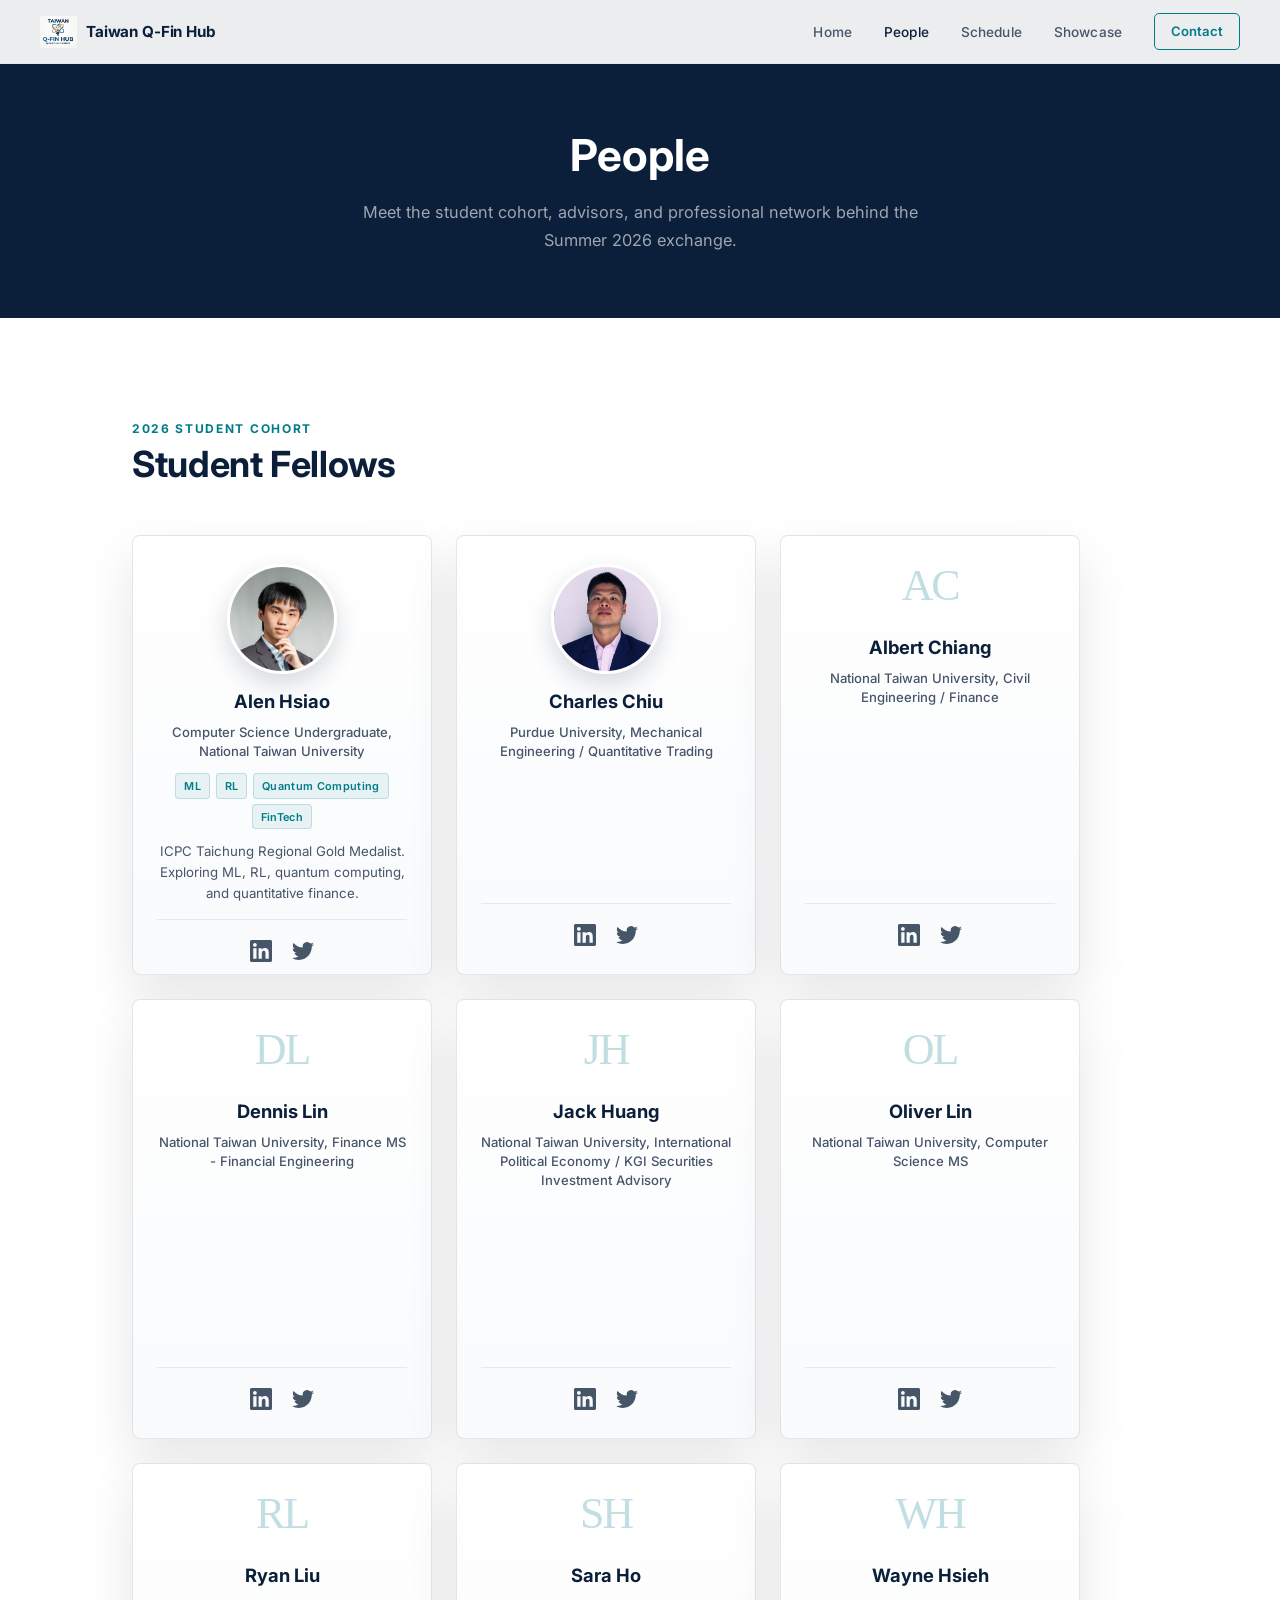
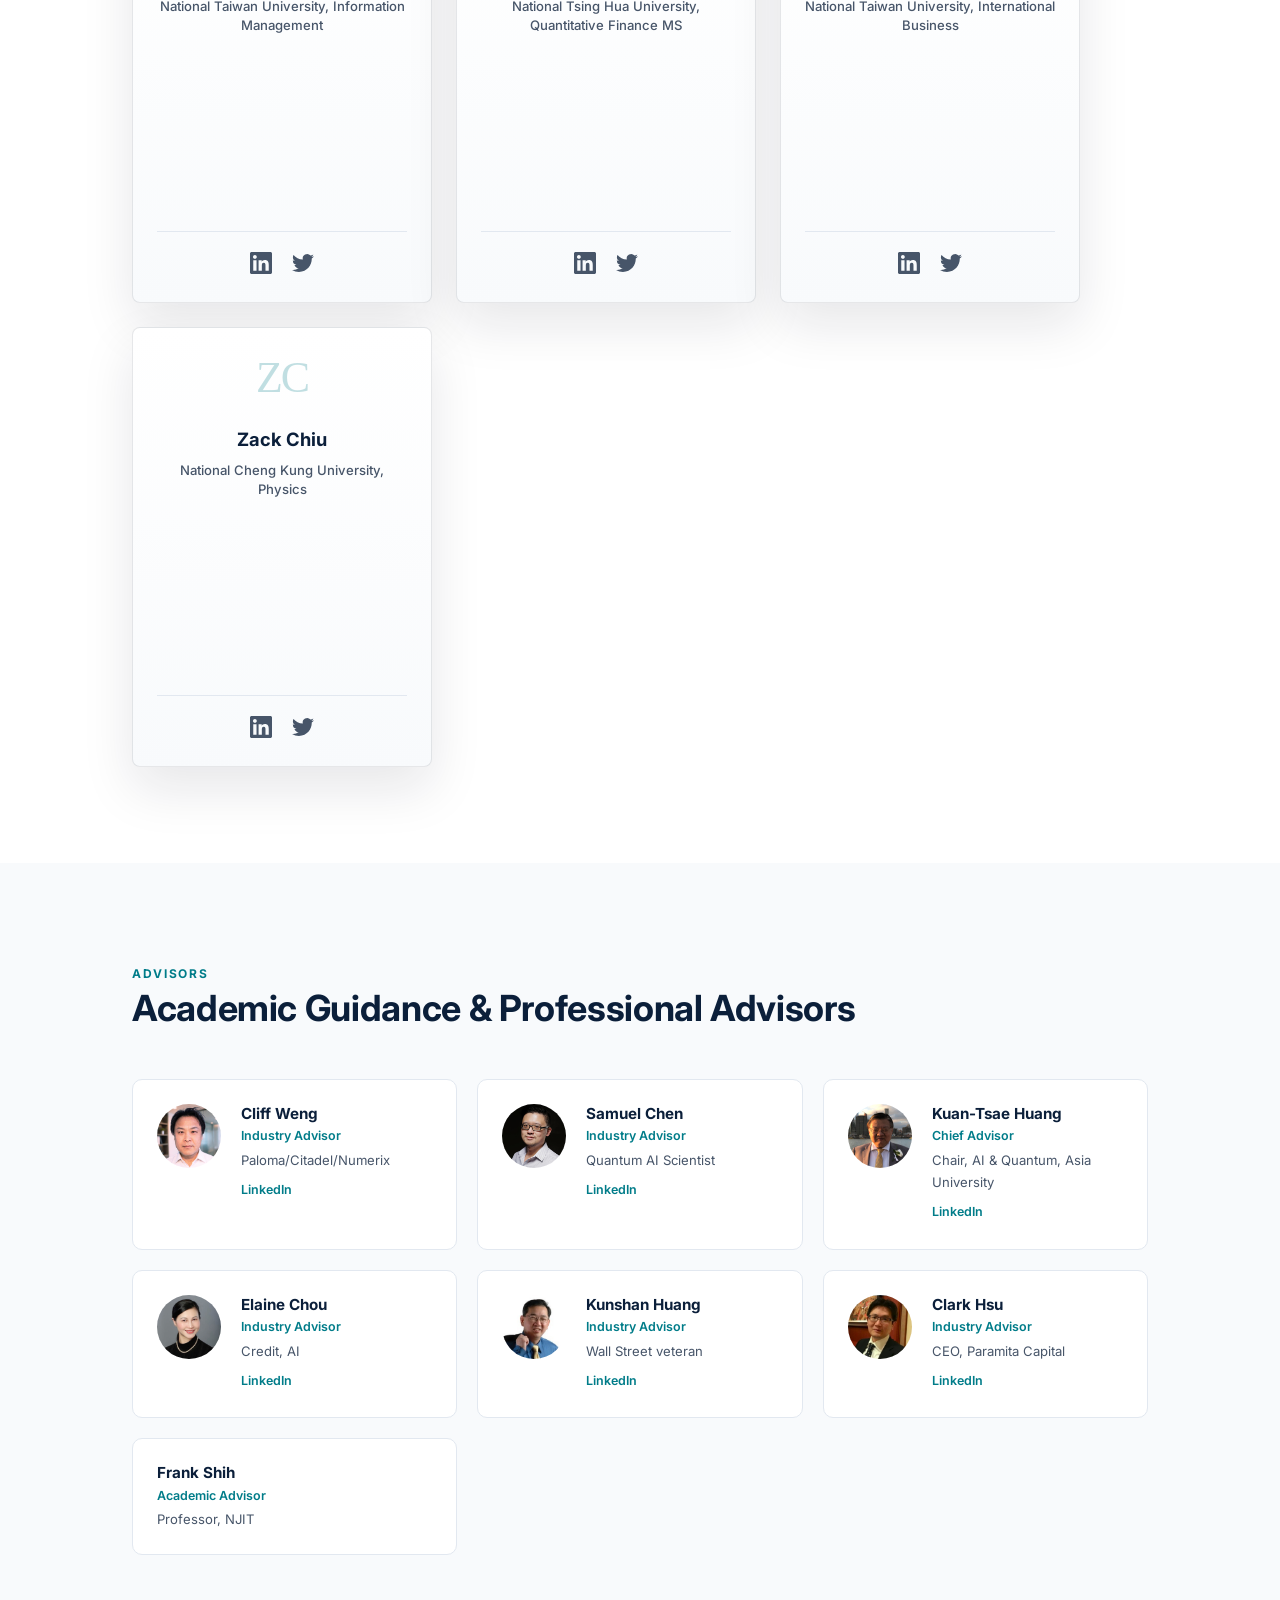
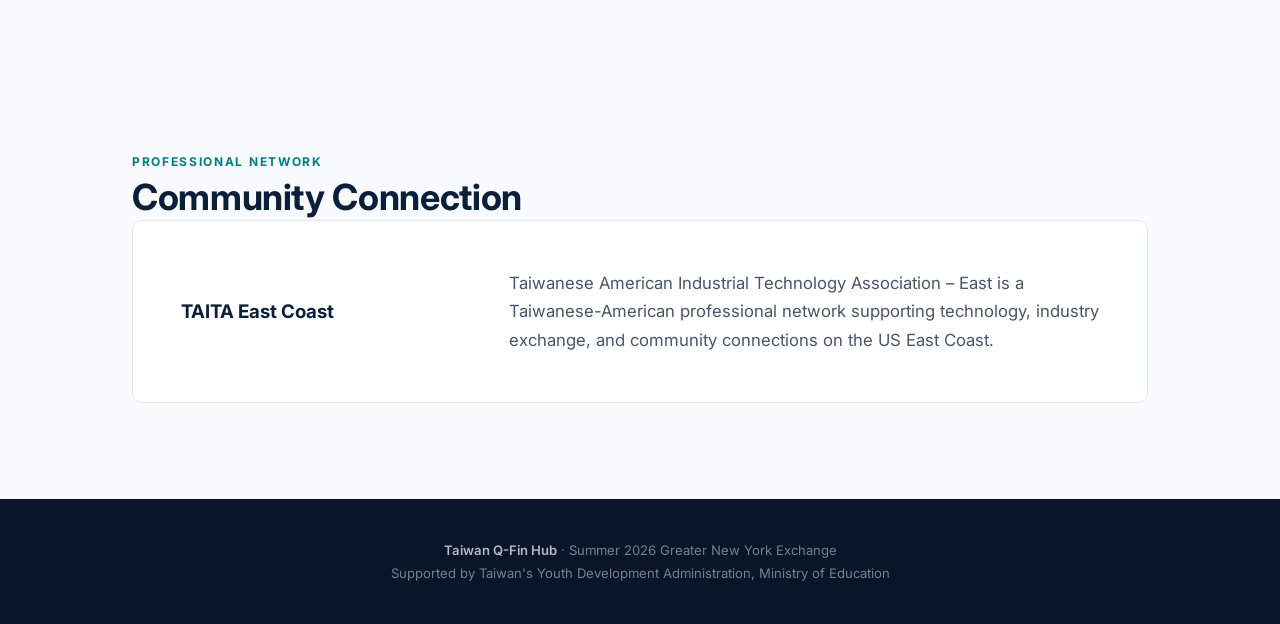
==== commit 3584526c: "Fix Clark Hsu not showing: add missing image and fix filename case clarkhsu.jpg was untracked (never" ====
--- a/people.html
+++ b/people.html
@@ -261,7 +261,7 @@
         <!-- Clark Hsu -->
         <div class="advisor-card">
           <div class="advisor-photo">
-            <img src="img/ClarkHsu.jpg" alt="Clark Hsu" />
+            <img src="img/clarkhsu.jpg" alt="Clark Hsu" />
           </div>
           <div class="advisor-info">
             <h3 class="advisor-name">Clark Hsu</h3>
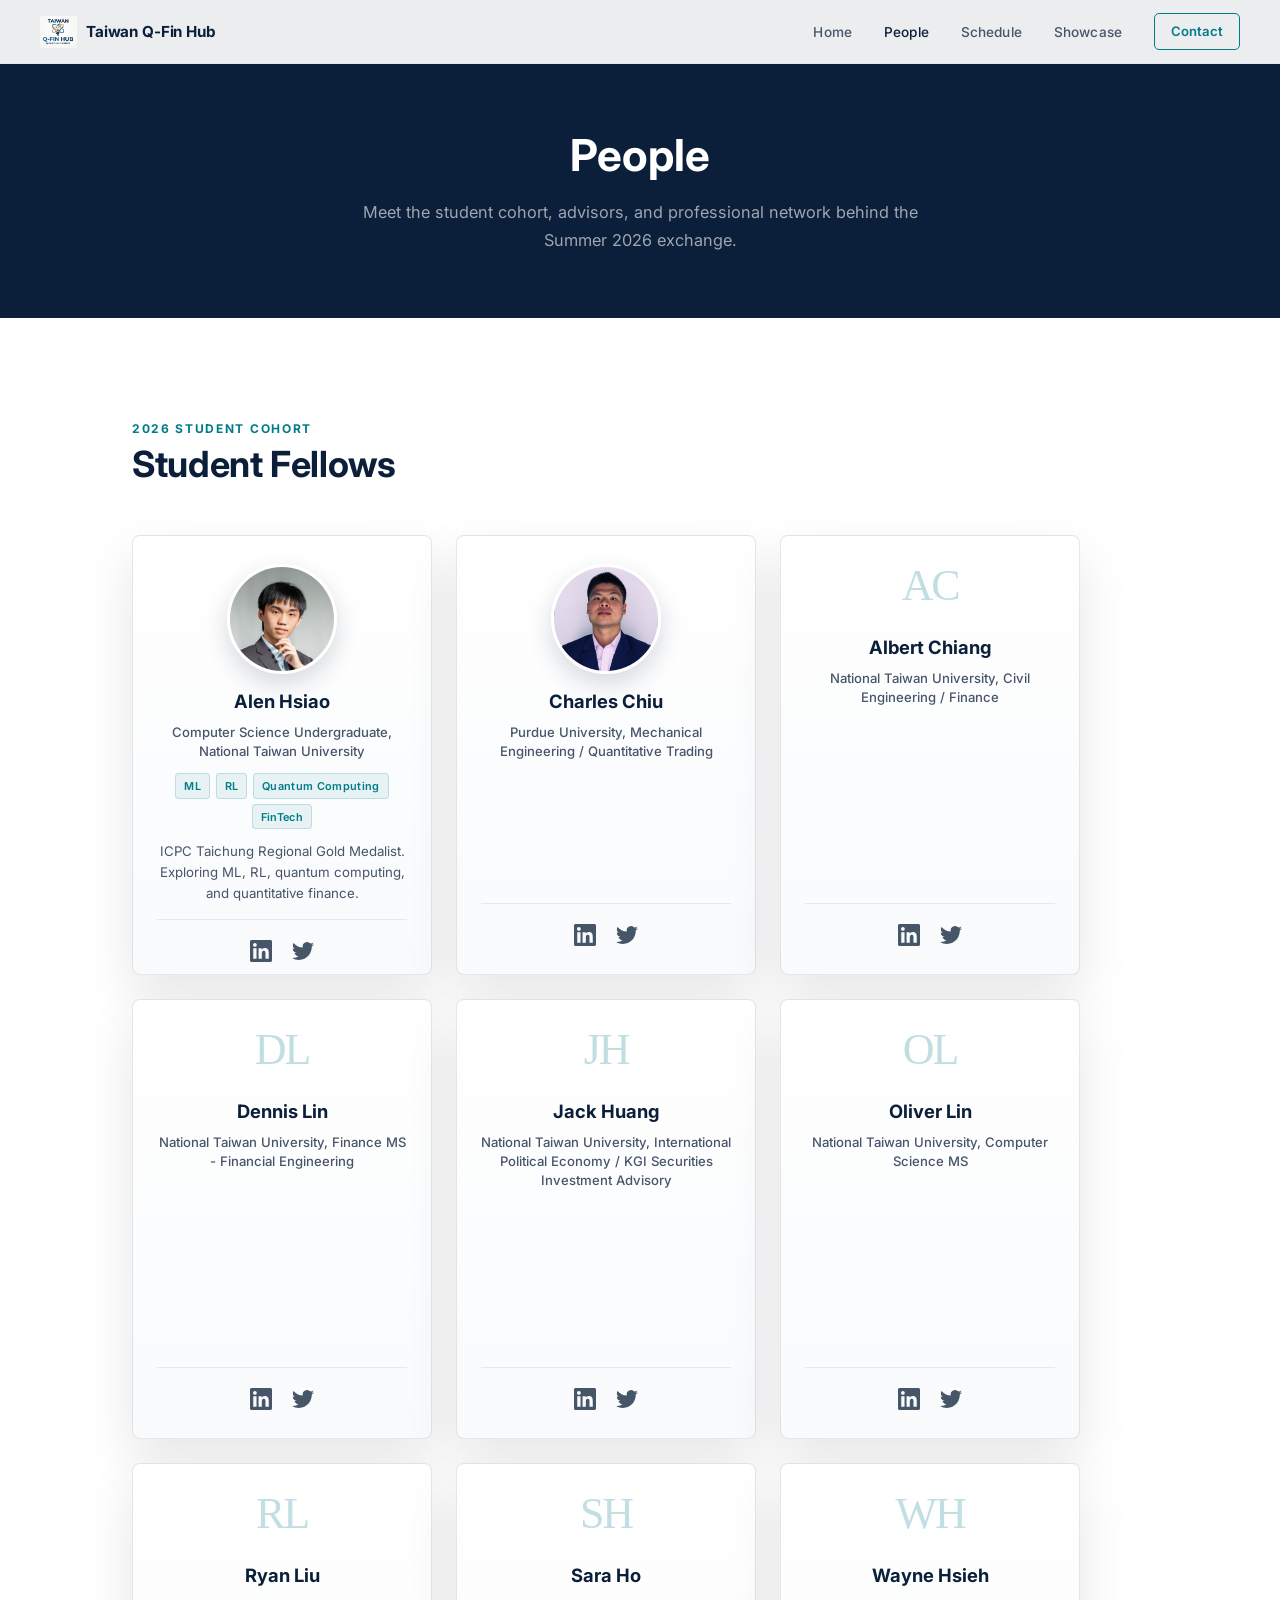
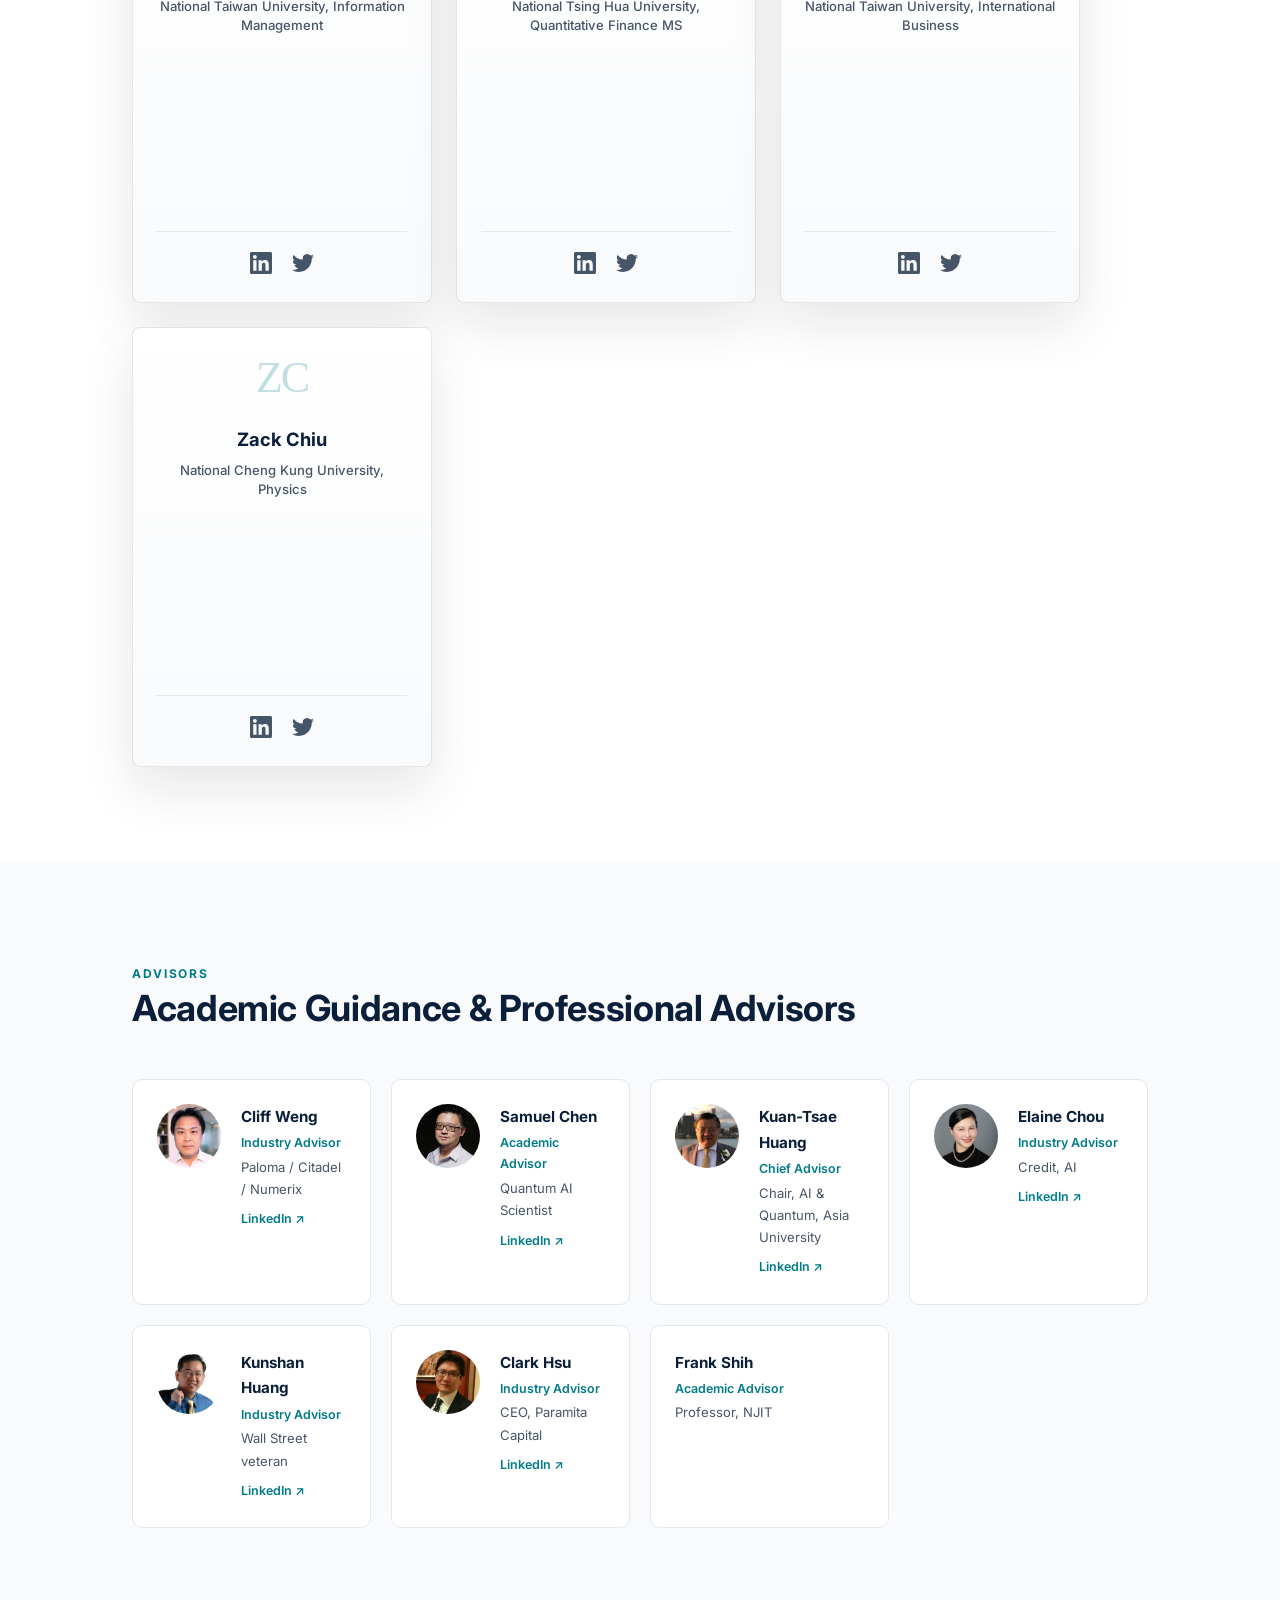
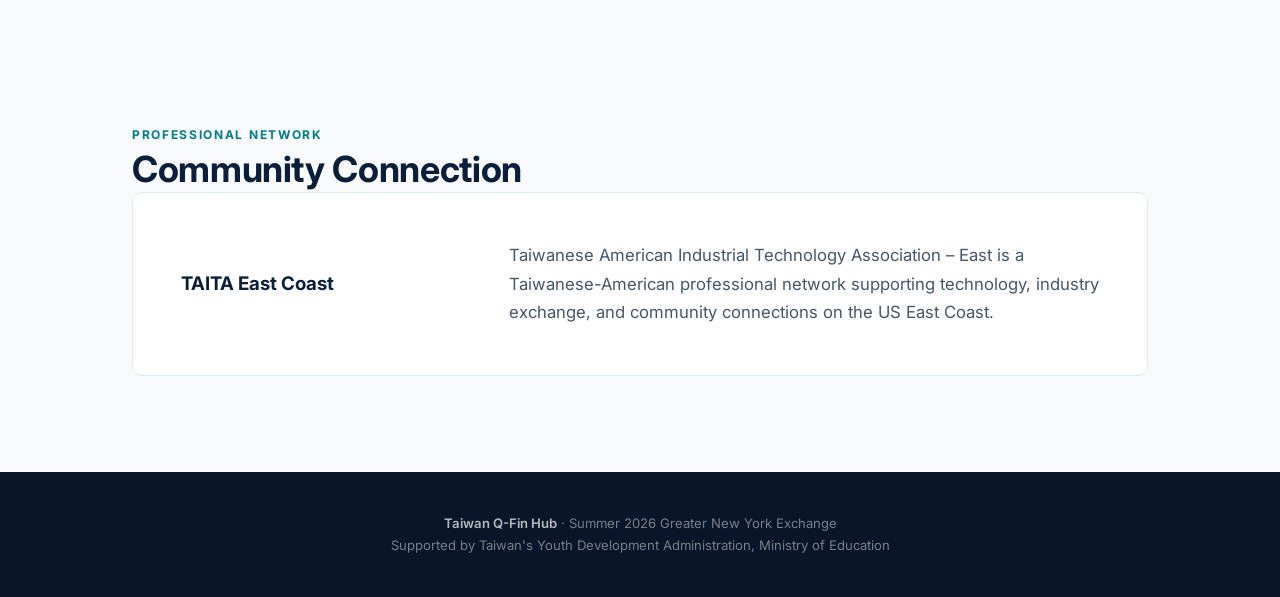
==== commit 66640b84: "Extract member/advisor data to data.js; add two-panel people teaser - data.js: single source of trut" ====
--- a/people.html
+++ b/people.html
@@ -37,250 +37,22 @@
   </div>
 
   <!-- ========== SECTION 1: 2026 STUDENT COHORT ========== -->
-  <section class="students-section">
+  <section class="students-section" id="cohort">
     <div class="container">
       <span class="section-label">2026 Student Cohort</span>
       <h2 class="section-title">Student Fellows</h2>
 
-      <div class="students-card-grid">
-
-        <!-- Alen Hsiao -->
-        <div class="student-preview-card has-photo">
-          <div class="spc-photo"><img src="img/Hsiao, Wei-Lun.jpg" alt="Alen Hsiao" /></div>
-          <div class="spc-body">
-            <div class="spc-name">Alen Hsiao</div>
-            <div class="spc-role">Computer Science Undergraduate, National Taiwan University</div>
-            <div class="spc-tags">
-              <span class="tag">ML</span>
-              <span class="tag">RL</span>
-              <span class="tag">Quantum Computing</span>
-              <span class="tag">FinTech</span>
-            </div>
-            <div class="spc-bio">ICPC Taichung Regional Gold Medalist. Exploring ML, RL, quantum computing, and quantitative finance.</div>
-            <div class="spc-links">
-              <a href="https://www.linkedin.com/in/alen-hsiao/" target="_blank" rel="noopener" aria-label="LinkedIn"><svg viewBox="0 0 24 24"><path d="M20.447 20.452h-3.554v-5.569c0-1.328-.027-3.037-1.852-3.037-1.853 0-2.136 1.445-2.136 2.939v5.667H9.351V9h3.414v1.561h.046c.477-.9 1.637-1.85 3.37-1.85 3.601 0 4.267 2.37 4.267 5.455v6.286zM5.337 7.433c-1.144 0-2.063-.926-2.063-2.065 0-1.138.92-2.063 2.063-2.063 1.14 0 2.064.925 2.064 2.063 0 1.139-.925 2.065-2.064 2.065zm1.782 13.019H3.555V9h3.564v11.452zM22.225 0H1.771C.792 0 0 .774 0 1.729v20.542C0 23.227.792 24 1.771 24h20.451C23.2 24 24 23.227 24 22.271V1.729C24 .774 23.2 0 22.222 0h.003z"/></svg></a>
-              <a href="#" target="_blank" rel="noopener" aria-label="Twitter"><svg viewBox="0 0 24 24"><path d="M23.953 4.57a10 10 0 01-2.825.775 4.958 4.958 0 002.163-2.723c-.951.555-2.005.959-3.127 1.184a4.92 4.92 0 00-8.384 4.482C7.69 8.095 4.067 6.13 1.64 3.162a4.822 4.822 0 00-.666 2.475c0 1.71.87 3.213 2.188 4.096a4.904 4.904 0 01-2.228-.616v.06a4.923 4.923 0 003.946 4.827 4.996 4.996 0 01-2.212.085 4.936 4.936 0 004.604 3.417 9.867 9.867 0 01-6.102 2.105c-.39 0-.779-.023-1.17-.067a13.995 13.995 0 007.557 2.209c9.053 0 13.998-7.496 13.998-13.985 0-.21 0-.42-.015-.63A9.935 9.935 0 0024 4.59z"/></svg></a>
-            </div>
-          </div>
-        </div>
-
-        <!-- Charles Chiu -->
-        <div class="student-preview-card has-photo">
-          <div class="spc-photo"><img src="img/CharlesChiu.jpg" alt="Charles Chiu" /></div>
-          <div class="spc-body">
-            <div class="spc-name">Charles Chiu</div>
-            <div class="spc-role">Purdue University, Mechanical Engineering / Quantitative Trading</div>
-            <div class="spc-links">
-              <a href="https://www.linkedin.com/in/charles-chiu-a601b9210/" target="_blank" rel="noopener" aria-label="LinkedIn"><svg viewBox="0 0 24 24"><path d="M20.447 20.452h-3.554v-5.569c0-1.328-.027-3.037-1.852-3.037-1.853 0-2.136 1.445-2.136 2.939v5.667H9.351V9h3.414v1.561h.046c.477-.9 1.637-1.85 3.37-1.85 3.601 0 4.267 2.37 4.267 5.455v6.286zM5.337 7.433c-1.144 0-2.063-.926-2.063-2.065 0-1.138.92-2.063 2.063-2.063 1.14 0 2.064.925 2.064 2.063 0 1.139-.925 2.065-2.064 2.065zm1.782 13.019H3.555V9h3.564v11.452zM22.225 0H1.771C.792 0 0 .774 0 1.729v20.542C0 23.227.792 24 1.771 24h20.451C23.2 24 24 23.227 24 22.271V1.729C24 .774 23.2 0 22.222 0h.003z"/></svg></a>
-              <a href="#" target="_blank" rel="noopener" aria-label="Twitter"><svg viewBox="0 0 24 24"><path d="M23.953 4.57a10 10 0 01-2.825.775 4.958 4.958 0 002.163-2.723c-.951.555-2.005.959-3.127 1.184a4.92 4.92 0 00-8.384 4.482C7.69 8.095 4.067 6.13 1.64 3.162a4.822 4.822 0 00-.666 2.475c0 1.71.87 3.213 2.188 4.096a4.904 4.904 0 01-2.228-.616v.06a4.923 4.923 0 003.946 4.827 4.996 4.996 0 01-2.212.085 4.936 4.936 0 004.604 3.417 9.867 9.867 0 01-6.102 2.105c-.39 0-.779-.023-1.17-.067a13.995 13.995 0 007.557 2.209c9.053 0 13.998-7.496 13.998-13.985 0-.21 0-.42-.015-.63A9.935 9.935 0 0024 4.59z"/></svg></a>
-            </div>
-          </div>
-        </div>
-
-        <!-- Albert Chiang -->
-        <div class="student-preview-card no-photo">
-          <div class="spc-body">
-            <div class="spc-monogram">AC</div>
-            <div class="spc-name">Albert Chiang</div>
-            <div class="spc-role">National Taiwan University, Civil Engineering / Finance</div>
-            <div class="spc-links">
-              <a href="#" target="_blank" rel="noopener" aria-label="LinkedIn"><svg viewBox="0 0 24 24"><path d="M20.447 20.452h-3.554v-5.569c0-1.328-.027-3.037-1.852-3.037-1.853 0-2.136 1.445-2.136 2.939v5.667H9.351V9h3.414v1.561h.046c.477-.9 1.637-1.85 3.37-1.85 3.601 0 4.267 2.37 4.267 5.455v6.286zM5.337 7.433c-1.144 0-2.063-.926-2.063-2.065 0-1.138.92-2.063 2.063-2.063 1.14 0 2.064.925 2.064 2.063 0 1.139-.925 2.065-2.064 2.065zm1.782 13.019H3.555V9h3.564v11.452zM22.225 0H1.771C.792 0 0 .774 0 1.729v20.542C0 23.227.792 24 1.771 24h20.451C23.2 24 24 23.227 24 22.271V1.729C24 .774 23.2 0 22.222 0h.003z"/></svg></a>
-              <a href="#" target="_blank" rel="noopener" aria-label="Twitter"><svg viewBox="0 0 24 24"><path d="M23.953 4.57a10 10 0 01-2.825.775 4.958 4.958 0 002.163-2.723c-.951.555-2.005.959-3.127 1.184a4.92 4.92 0 00-8.384 4.482C7.69 8.095 4.067 6.13 1.64 3.162a4.822 4.822 0 00-.666 2.475c0 1.71.87 3.213 2.188 4.096a4.904 4.904 0 01-2.228-.616v.06a4.923 4.923 0 003.946 4.827 4.996 4.996 0 01-2.212.085 4.936 4.936 0 004.604 3.417 9.867 9.867 0 01-6.102 2.105c-.39 0-.779-.023-1.17-.067a13.995 13.995 0 007.557 2.209c9.053 0 13.998-7.496 13.998-13.985 0-.21 0-.42-.015-.63A9.935 9.935 0 0024 4.59z"/></svg></a>
-            </div>
-          </div>
-        </div>
-
-        <!-- Dennis Lin -->
-        <div class="student-preview-card no-photo">
-          <div class="spc-body">
-            <div class="spc-monogram">DL</div>
-            <div class="spc-name">Dennis Lin</div>
-            <div class="spc-role">National Taiwan University, Finance MS - Financial Engineering</div>
-            <div class="spc-links">
-              <a href="#" target="_blank" rel="noopener" aria-label="LinkedIn"><svg viewBox="0 0 24 24"><path d="M20.447 20.452h-3.554v-5.569c0-1.328-.027-3.037-1.852-3.037-1.853 0-2.136 1.445-2.136 2.939v5.667H9.351V9h3.414v1.561h.046c.477-.9 1.637-1.85 3.37-1.85 3.601 0 4.267 2.37 4.267 5.455v6.286zM5.337 7.433c-1.144 0-2.063-.926-2.063-2.065 0-1.138.92-2.063 2.063-2.063 1.14 0 2.064.925 2.064 2.063 0 1.139-.925 2.065-2.064 2.065zm1.782 13.019H3.555V9h3.564v11.452zM22.225 0H1.771C.792 0 0 .774 0 1.729v20.542C0 23.227.792 24 1.771 24h20.451C23.2 24 24 23.227 24 22.271V1.729C24 .774 23.2 0 22.222 0h.003z"/></svg></a>
-              <a href="#" target="_blank" rel="noopener" aria-label="Twitter"><svg viewBox="0 0 24 24"><path d="M23.953 4.57a10 10 0 01-2.825.775 4.958 4.958 0 002.163-2.723c-.951.555-2.005.959-3.127 1.184a4.92 4.92 0 00-8.384 4.482C7.69 8.095 4.067 6.13 1.64 3.162a4.822 4.822 0 00-.666 2.475c0 1.71.87 3.213 2.188 4.096a4.904 4.904 0 01-2.228-.616v.06a4.923 4.923 0 003.946 4.827 4.996 4.996 0 01-2.212.085 4.936 4.936 0 004.604 3.417 9.867 9.867 0 01-6.102 2.105c-.39 0-.779-.023-1.17-.067a13.995 13.995 0 007.557 2.209c9.053 0 13.998-7.496 13.998-13.985 0-.21 0-.42-.015-.63A9.935 9.935 0 0024 4.59z"/></svg></a>
-            </div>
-          </div>
-        </div>
-
-        <!-- Jack Huang -->
-        <div class="student-preview-card no-photo">
-          <div class="spc-body">
-            <div class="spc-monogram">JH</div>
-            <div class="spc-name">Jack Huang</div>
-            <div class="spc-role">National Taiwan University, International Political Economy / KGI Securities Investment Advisory</div>
-            <div class="spc-links">
-              <a href="#" target="_blank" rel="noopener" aria-label="LinkedIn"><svg viewBox="0 0 24 24"><path d="M20.447 20.452h-3.554v-5.569c0-1.328-.027-3.037-1.852-3.037-1.853 0-2.136 1.445-2.136 2.939v5.667H9.351V9h3.414v1.561h.046c.477-.9 1.637-1.85 3.37-1.85 3.601 0 4.267 2.37 4.267 5.455v6.286zM5.337 7.433c-1.144 0-2.063-.926-2.063-2.065 0-1.138.92-2.063 2.063-2.063 1.14 0 2.064.925 2.064 2.063 0 1.139-.925 2.065-2.064 2.065zm1.782 13.019H3.555V9h3.564v11.452zM22.225 0H1.771C.792 0 0 .774 0 1.729v20.542C0 23.227.792 24 1.771 24h20.451C23.2 24 24 23.227 24 22.271V1.729C24 .774 23.2 0 22.222 0h.003z"/></svg></a>
-              <a href="#" target="_blank" rel="noopener" aria-label="Twitter"><svg viewBox="0 0 24 24"><path d="M23.953 4.57a10 10 0 01-2.825.775 4.958 4.958 0 002.163-2.723c-.951.555-2.005.959-3.127 1.184a4.92 4.92 0 00-8.384 4.482C7.69 8.095 4.067 6.13 1.64 3.162a4.822 4.822 0 00-.666 2.475c0 1.71.87 3.213 2.188 4.096a4.904 4.904 0 01-2.228-.616v.06a4.923 4.923 0 003.946 4.827 4.996 4.996 0 01-2.212.085 4.936 4.936 0 004.604 3.417 9.867 9.867 0 01-6.102 2.105c-.39 0-.779-.023-1.17-.067a13.995 13.995 0 007.557 2.209c9.053 0 13.998-7.496 13.998-13.985 0-.21 0-.42-.015-.63A9.935 9.935 0 0024 4.59z"/></svg></a>
-            </div>
-          </div>
-        </div>
-
-        <!-- Oliver Lin -->
-        <div class="student-preview-card no-photo">
-          <div class="spc-body">
-            <div class="spc-monogram">OL</div>
-            <div class="spc-name">Oliver Lin</div>
-            <div class="spc-role">National Taiwan University, Computer Science MS</div>
-            <div class="spc-links">
-              <a href="#" target="_blank" rel="noopener" aria-label="LinkedIn"><svg viewBox="0 0 24 24"><path d="M20.447 20.452h-3.554v-5.569c0-1.328-.027-3.037-1.852-3.037-1.853 0-2.136 1.445-2.136 2.939v5.667H9.351V9h3.414v1.561h.046c.477-.9 1.637-1.85 3.37-1.85 3.601 0 4.267 2.37 4.267 5.455v6.286zM5.337 7.433c-1.144 0-2.063-.926-2.063-2.065 0-1.138.92-2.063 2.063-2.063 1.14 0 2.064.925 2.064 2.063 0 1.139-.925 2.065-2.064 2.065zm1.782 13.019H3.555V9h3.564v11.452zM22.225 0H1.771C.792 0 0 .774 0 1.729v20.542C0 23.227.792 24 1.771 24h20.451C23.2 24 24 23.227 24 22.271V1.729C24 .774 23.2 0 22.222 0h.003z"/></svg></a>
-              <a href="#" target="_blank" rel="noopener" aria-label="Twitter"><svg viewBox="0 0 24 24"><path d="M23.953 4.57a10 10 0 01-2.825.775 4.958 4.958 0 002.163-2.723c-.951.555-2.005.959-3.127 1.184a4.92 4.92 0 00-8.384 4.482C7.69 8.095 4.067 6.13 1.64 3.162a4.822 4.822 0 00-.666 2.475c0 1.71.87 3.213 2.188 4.096a4.904 4.904 0 01-2.228-.616v.06a4.923 4.923 0 003.946 4.827 4.996 4.996 0 01-2.212.085 4.936 4.936 0 004.604 3.417 9.867 9.867 0 01-6.102 2.105c-.39 0-.779-.023-1.17-.067a13.995 13.995 0 007.557 2.209c9.053 0 13.998-7.496 13.998-13.985 0-.21 0-.42-.015-.63A9.935 9.935 0 0024 4.59z"/></svg></a>
-            </div>
-          </div>
-        </div>
-
-        <!-- Ryan Liu -->
-        <div class="student-preview-card no-photo">
-          <div class="spc-body">
-            <div class="spc-monogram">RL</div>
-            <div class="spc-name">Ryan Liu</div>
-            <div class="spc-role">National Taiwan University, Information Management</div>
-            <div class="spc-links">
-              <a href="#" target="_blank" rel="noopener" aria-label="LinkedIn"><svg viewBox="0 0 24 24"><path d="M20.447 20.452h-3.554v-5.569c0-1.328-.027-3.037-1.852-3.037-1.853 0-2.136 1.445-2.136 2.939v5.667H9.351V9h3.414v1.561h.046c.477-.9 1.637-1.85 3.37-1.85 3.601 0 4.267 2.37 4.267 5.455v6.286zM5.337 7.433c-1.144 0-2.063-.926-2.063-2.065 0-1.138.92-2.063 2.063-2.063 1.14 0 2.064.925 2.064 2.063 0 1.139-.925 2.065-2.064 2.065zm1.782 13.019H3.555V9h3.564v11.452zM22.225 0H1.771C.792 0 0 .774 0 1.729v20.542C0 23.227.792 24 1.771 24h20.451C23.2 24 24 23.227 24 22.271V1.729C24 .774 23.2 0 22.222 0h.003z"/></svg></a>
-              <a href="#" target="_blank" rel="noopener" aria-label="Twitter"><svg viewBox="0 0 24 24"><path d="M23.953 4.57a10 10 0 01-2.825.775 4.958 4.958 0 002.163-2.723c-.951.555-2.005.959-3.127 1.184a4.92 4.92 0 00-8.384 4.482C7.69 8.095 4.067 6.13 1.64 3.162a4.822 4.822 0 00-.666 2.475c0 1.71.87 3.213 2.188 4.096a4.904 4.904 0 01-2.228-.616v.06a4.923 4.923 0 003.946 4.827 4.996 4.996 0 01-2.212.085 4.936 4.936 0 004.604 3.417 9.867 9.867 0 01-6.102 2.105c-.39 0-.779-.023-1.17-.067a13.995 13.995 0 007.557 2.209c9.053 0 13.998-7.496 13.998-13.985 0-.21 0-.42-.015-.63A9.935 9.935 0 0024 4.59z"/></svg></a>
-            </div>
-          </div>
-        </div>
-
-        <!-- Sara Ho -->
-        <div class="student-preview-card no-photo">
-          <div class="spc-body">
-            <div class="spc-monogram">SH</div>
-            <div class="spc-name">Sara Ho</div>
-            <div class="spc-role">National Tsing Hua University, Quantitative Finance MS</div>
-            <div class="spc-links">
-              <a href="#" target="_blank" rel="noopener" aria-label="LinkedIn"><svg viewBox="0 0 24 24"><path d="M20.447 20.452h-3.554v-5.569c0-1.328-.027-3.037-1.852-3.037-1.853 0-2.136 1.445-2.136 2.939v5.667H9.351V9h3.414v1.561h.046c.477-.9 1.637-1.85 3.37-1.85 3.601 0 4.267 2.37 4.267 5.455v6.286zM5.337 7.433c-1.144 0-2.063-.926-2.063-2.065 0-1.138.92-2.063 2.063-2.063 1.14 0 2.064.925 2.064 2.063 0 1.139-.925 2.065-2.064 2.065zm1.782 13.019H3.555V9h3.564v11.452zM22.225 0H1.771C.792 0 0 .774 0 1.729v20.542C0 23.227.792 24 1.771 24h20.451C23.2 24 24 23.227 24 22.271V1.729C24 .774 23.2 0 22.222 0h.003z"/></svg></a>
-              <a href="#" target="_blank" rel="noopener" aria-label="Twitter"><svg viewBox="0 0 24 24"><path d="M23.953 4.57a10 10 0 01-2.825.775 4.958 4.958 0 002.163-2.723c-.951.555-2.005.959-3.127 1.184a4.92 4.92 0 00-8.384 4.482C7.69 8.095 4.067 6.13 1.64 3.162a4.822 4.822 0 00-.666 2.475c0 1.71.87 3.213 2.188 4.096a4.904 4.904 0 01-2.228-.616v.06a4.923 4.923 0 003.946 4.827 4.996 4.996 0 01-2.212.085 4.936 4.936 0 004.604 3.417 9.867 9.867 0 01-6.102 2.105c-.39 0-.779-.023-1.17-.067a13.995 13.995 0 007.557 2.209c9.053 0 13.998-7.496 13.998-13.985 0-.21 0-.42-.015-.63A9.935 9.935 0 0024 4.59z"/></svg></a>
-            </div>
-          </div>
-        </div>
-
-        <!-- Wayne Hsieh -->
-        <div class="student-preview-card no-photo">
-          <div class="spc-body">
-            <div class="spc-monogram">WH</div>
-            <div class="spc-name">Wayne Hsieh</div>
-            <div class="spc-role">National Taiwan University, International Business</div>
-            <div class="spc-links">
-              <a href="#" target="_blank" rel="noopener" aria-label="LinkedIn"><svg viewBox="0 0 24 24"><path d="M20.447 20.452h-3.554v-5.569c0-1.328-.027-3.037-1.852-3.037-1.853 0-2.136 1.445-2.136 2.939v5.667H9.351V9h3.414v1.561h.046c.477-.9 1.637-1.85 3.37-1.85 3.601 0 4.267 2.37 4.267 5.455v6.286zM5.337 7.433c-1.144 0-2.063-.926-2.063-2.065 0-1.138.92-2.063 2.063-2.063 1.14 0 2.064.925 2.064 2.063 0 1.139-.925 2.065-2.064 2.065zm1.782 13.019H3.555V9h3.564v11.452zM22.225 0H1.771C.792 0 0 .774 0 1.729v20.542C0 23.227.792 24 1.771 24h20.451C23.2 24 24 23.227 24 22.271V1.729C24 .774 23.2 0 22.222 0h.003z"/></svg></a>
-              <a href="#" target="_blank" rel="noopener" aria-label="Twitter"><svg viewBox="0 0 24 24"><path d="M23.953 4.57a10 10 0 01-2.825.775 4.958 4.958 0 002.163-2.723c-.951.555-2.005.959-3.127 1.184a4.92 4.92 0 00-8.384 4.482C7.69 8.095 4.067 6.13 1.64 3.162a4.822 4.822 0 00-.666 2.475c0 1.71.87 3.213 2.188 4.096a4.904 4.904 0 01-2.228-.616v.06a4.923 4.923 0 003.946 4.827 4.996 4.996 0 01-2.212.085 4.936 4.936 0 004.604 3.417 9.867 9.867 0 01-6.102 2.105c-.39 0-.779-.023-1.17-.067a13.995 13.995 0 007.557 2.209c9.053 0 13.998-7.496 13.998-13.985 0-.21 0-.42-.015-.63A9.935 9.935 0 0024 4.59z"/></svg></a>
-            </div>
-          </div>
-        </div>
-
-        <!-- Zack Chiu -->
-        <div class="student-preview-card no-photo">
-          <div class="spc-body">
-            <div class="spc-monogram">ZC</div>
-            <div class="spc-name">Zack Chiu</div>
-            <div class="spc-role">National Cheng Kung University, Physics</div>
-            <div class="spc-links">
-              <a href="#" target="_blank" rel="noopener" aria-label="LinkedIn"><svg viewBox="0 0 24 24"><path d="M20.447 20.452h-3.554v-5.569c0-1.328-.027-3.037-1.852-3.037-1.853 0-2.136 1.445-2.136 2.939v5.667H9.351V9h3.414v1.561h.046c.477-.9 1.637-1.85 3.37-1.85 3.601 0 4.267 2.37 4.267 5.455v6.286zM5.337 7.433c-1.144 0-2.063-.926-2.063-2.065 0-1.138.92-2.063 2.063-2.063 1.14 0 2.064.925 2.064 2.063 0 1.139-.925 2.065-2.064 2.065zm1.782 13.019H3.555V9h3.564v11.452zM22.225 0H1.771C.792 0 0 .774 0 1.729v20.542C0 23.227.792 24 1.771 24h20.451C23.2 24 24 23.227 24 22.271V1.729C24 .774 23.2 0 22.222 0h.003z"/></svg></a>
-              <a href="#" target="_blank" rel="noopener" aria-label="Twitter"><svg viewBox="0 0 24 24"><path d="M23.953 4.57a10 10 0 01-2.825.775 4.958 4.958 0 002.163-2.723c-.951.555-2.005.959-3.127 1.184a4.92 4.92 0 00-8.384 4.482C7.69 8.095 4.067 6.13 1.64 3.162a4.822 4.822 0 00-.666 2.475c0 1.71.87 3.213 2.188 4.096a4.904 4.904 0 01-2.228-.616v.06a4.923 4.923 0 003.946 4.827 4.996 4.996 0 01-2.212.085 4.936 4.936 0 004.604 3.417 9.867 9.867 0 01-6.102 2.105c-.39 0-.779-.023-1.17-.067a13.995 13.995 0 007.557 2.209c9.053 0 13.998-7.496 13.998-13.985 0-.21 0-.42-.015-.63A9.935 9.935 0 0024 4.59z"/></svg></a>
-            </div>
-          </div>
-        </div>
-
-      </div>
+      <div class="students-card-grid" id="students-card-grid"></div>
     </div>
   </section>
 
   <!-- ========== SECTION 2: ADVISORS ========== -->
-  <section class="advisors-section">
+  <section class="advisors-section" id="advisors">
     <div class="container">
       <span class="section-label">Advisors</span>
       <h2 class="section-title">Academic Guidance &amp; Professional Advisors</h2>
 
-      <div class="advisors-grid">
-
-        <!-- Cliff Weng -->
-        <div class="advisor-card">
-          <div class="advisor-photo">
-            <img src="img/cliffweng.jpg" alt="Cliff Weng" />
-          </div>
-          <div class="advisor-info">
-            <h3 class="advisor-name">Cliff Weng</h3>
-            <p class="advisor-role">Industry Advisor</p>
-            <p class="advisor-org">Paloma/Citadel/Numerix</p>
-            <a class="advisor-link" href="https://www.linkedin.com/in/cliffweng/" target="_blank" rel="noopener">LinkedIn</a>
-          </div>
-        </div>
-
-        <!-- Samuel Chen -->
-        <div class="advisor-card">
-          <div class="advisor-photo">
-            <img src="img/SamuelChen.jpg" alt="Samuel Chen" />
-          </div>
-          <div class="advisor-info">
-            <h3 class="advisor-name">Samuel Chen</h3>
-            <p class="advisor-role">Industry Advisor</p>
-            <p class="advisor-org">Quantum AI Scientist</p>
-            <a class="advisor-link" href="https://www.linkedin.com/in/samuel-yen-chi-chen/" target="_blank" rel="noopener">LinkedIn</a>
-          </div>
-        </div>
-
-        <!-- Kuan-Tsae Huang -->
-        <div class="advisor-card">
-          <div class="advisor-photo">
-            <img src="img/Kuan-Tsae-Huang.jpg" alt="Kuan-Tsae Huang" />
-          </div>
-          <div class="advisor-info">
-            <h3 class="advisor-name">Kuan-Tsae Huang</h3>
-            <p class="advisor-role">Chief Advisor</p>
-            <p class="advisor-org">Chair, AI &amp; Quantum, Asia University</p>
-            <a class="advisor-link" href="https://www.linkedin.com/in/kuan-tsae-huang-0a77788/" target="_blank" rel="noopener">LinkedIn</a>
-          </div>
-        </div>
-
-        <!-- Elaine Chou -->
-        <div class="advisor-card">
-          <div class="advisor-photo">
-            <img src="img/elainechou.jpg" alt="Elaine Chou" />
-          </div>
-          <div class="advisor-info">
-            <h3 class="advisor-name">Elaine Chou</h3>
-            <p class="advisor-role">Industry Advisor</p>
-            <p class="advisor-org">Credit, AI</p>
-            <a class="advisor-link" href="https://www.linkedin.com/in/elaineschou/" target="_blank" rel="noopener">LinkedIn</a>
-          </div>
-        </div>
-
-        <!-- Kunshan Huang -->
-        <div class="advisor-card">
-          <div class="advisor-photo">
-            <img src="img/KunshanHuang.jpg" alt="Kunshan Huang" />
-          </div>
-          <div class="advisor-info">
-            <h3 class="advisor-name">Kunshan Huang</h3>
-            <p class="advisor-role">Industry Advisor</p>
-            <p class="advisor-org">Wall Street veteran</p>
-            <a class="advisor-link" href="https://www.linkedin.com/in/kunshan-huang-b61172/" target="_blank" rel="noopener">LinkedIn</a>
-          </div>
-        </div>
-
-        <!-- Clark Hsu -->
-        <div class="advisor-card">
-          <div class="advisor-photo">
-            <img src="img/clarkhsu.jpg" alt="Clark Hsu" />
-          </div>
-          <div class="advisor-info">
-            <h3 class="advisor-name">Clark Hsu</h3>
-            <p class="advisor-role">Industry Advisor</p>
-            <p class="advisor-org">CEO, Paramita Capital</p>
-            <a class="advisor-link" href="https://www.linkedin.com/in/tradeoflife/" target="_blank" rel="noopener">LinkedIn</a>
-          </div>
-        </div>
-
-        <!-- Frank Shih -->
-        <div class="advisor-card">
-          <div class="advisor-info">
-            <h3 class="advisor-name">Frank Shih</h3>
-            <p class="advisor-role">Academic Advisor</p>
-            <p class="advisor-org">Professor, NJIT</p>
-          </div>
-        </div>
-
-      </div>
+      <div class="advisors-grid" id="advisors-grid"></div>
     </div>
   </section>
 
@@ -303,11 +75,13 @@
     Supported by Taiwan's Youth Development Administration, Ministry of Education
   </footer>
 
-  <!-- ========== MOBILE NAV TOGGLE ========== -->
+  <script src="data.js"></script>
   <script>
     document.querySelector('.nav-toggle').addEventListener('click', function() {
       document.querySelector('nav').classList.toggle('menu-open');
     });
+    initStudentGrid('students-card-grid');
+    initAdvisorsGrid('advisors-grid');
   </script>
 
 </body>
--- a/styles.css
+++ b/styles.css
@@ -703,6 +703,80 @@
   padding: 0 2rem 0;
 }
 
+/* ── People Teaser (homepage two-panel) ── */
+.people-teaser-section {
+  background: var(--white);
+  border-bottom: 1px solid var(--border);
+}
+.people-teaser-grid {
+  display: grid;
+  grid-template-columns: 1fr 1px 1fr;
+  gap: 3rem;
+  margin-top: 2.5rem;
+  align-items: start;
+}
+.people-teaser-divider {
+  background: var(--border);
+  align-self: stretch;
+}
+.people-teaser-label {
+  font-size: 0.72rem;
+  font-weight: 700;
+  text-transform: uppercase;
+  letter-spacing: 0.12em;
+  color: var(--teal);
+  margin-bottom: 0.6rem;
+}
+.people-teaser-desc {
+  font-size: 0.95rem;
+  color: var(--text-muted);
+  line-height: 1.65;
+  margin-bottom: 1.5rem;
+  max-width: 420px;
+}
+
+/* ── Avatar strip (shared by teaser panels) ── */
+.cohort-avatars {
+  display: flex;
+  align-items: center;
+}
+.cohort-avatars img,
+.cohort-avatar-initials,
+.cohort-avatar-more {
+  width: 48px;
+  height: 48px;
+  border-radius: 50%;
+  border: 2px solid var(--white);
+  box-shadow: 0 2px 8px rgba(11,31,58,0.12);
+  flex-shrink: 0;
+}
+.cohort-avatars img {
+  object-fit: cover;
+  margin-left: -10px;
+  display: block;
+}
+.cohort-avatars img:first-child { margin-left: 0; }
+.cohort-avatar-initials {
+  background: var(--navy-light);
+  color: var(--white);
+  font-size: 0.72rem;
+  font-weight: 700;
+  display: inline-flex;
+  align-items: center;
+  justify-content: center;
+  margin-left: -10px;
+}
+.cohort-avatar-more {
+  background: var(--navy);
+  color: var(--white);
+  font-size: 0.72rem;
+  font-weight: 700;
+  display: inline-flex;
+  align-items: center;
+  justify-content: center;
+  margin-left: -10px;
+}
+
 /* Grid layout for student-preview-cards on the people page */
 .students-card-grid {
   display: flex;
@@ -875,7 +949,7 @@
 }
 .advisors-grid {
   display: grid;
-  grid-template-columns: repeat(3, 1fr);
+  grid-template-columns: repeat(4, 1fr);
   gap: 1.25rem;
   margin-top: 3rem;
 }
@@ -1159,6 +1233,13 @@
    ================================================================ */
 
 @media (max-width: 1024px) {
+  .people-teaser-grid {
+    grid-template-columns: 1fr;
+    gap: 2rem;
+  }
+  .people-teaser-divider {
+    display: none;
+  }
   .about-layout {
     grid-template-columns: 1fr;
     gap: 2.5rem;
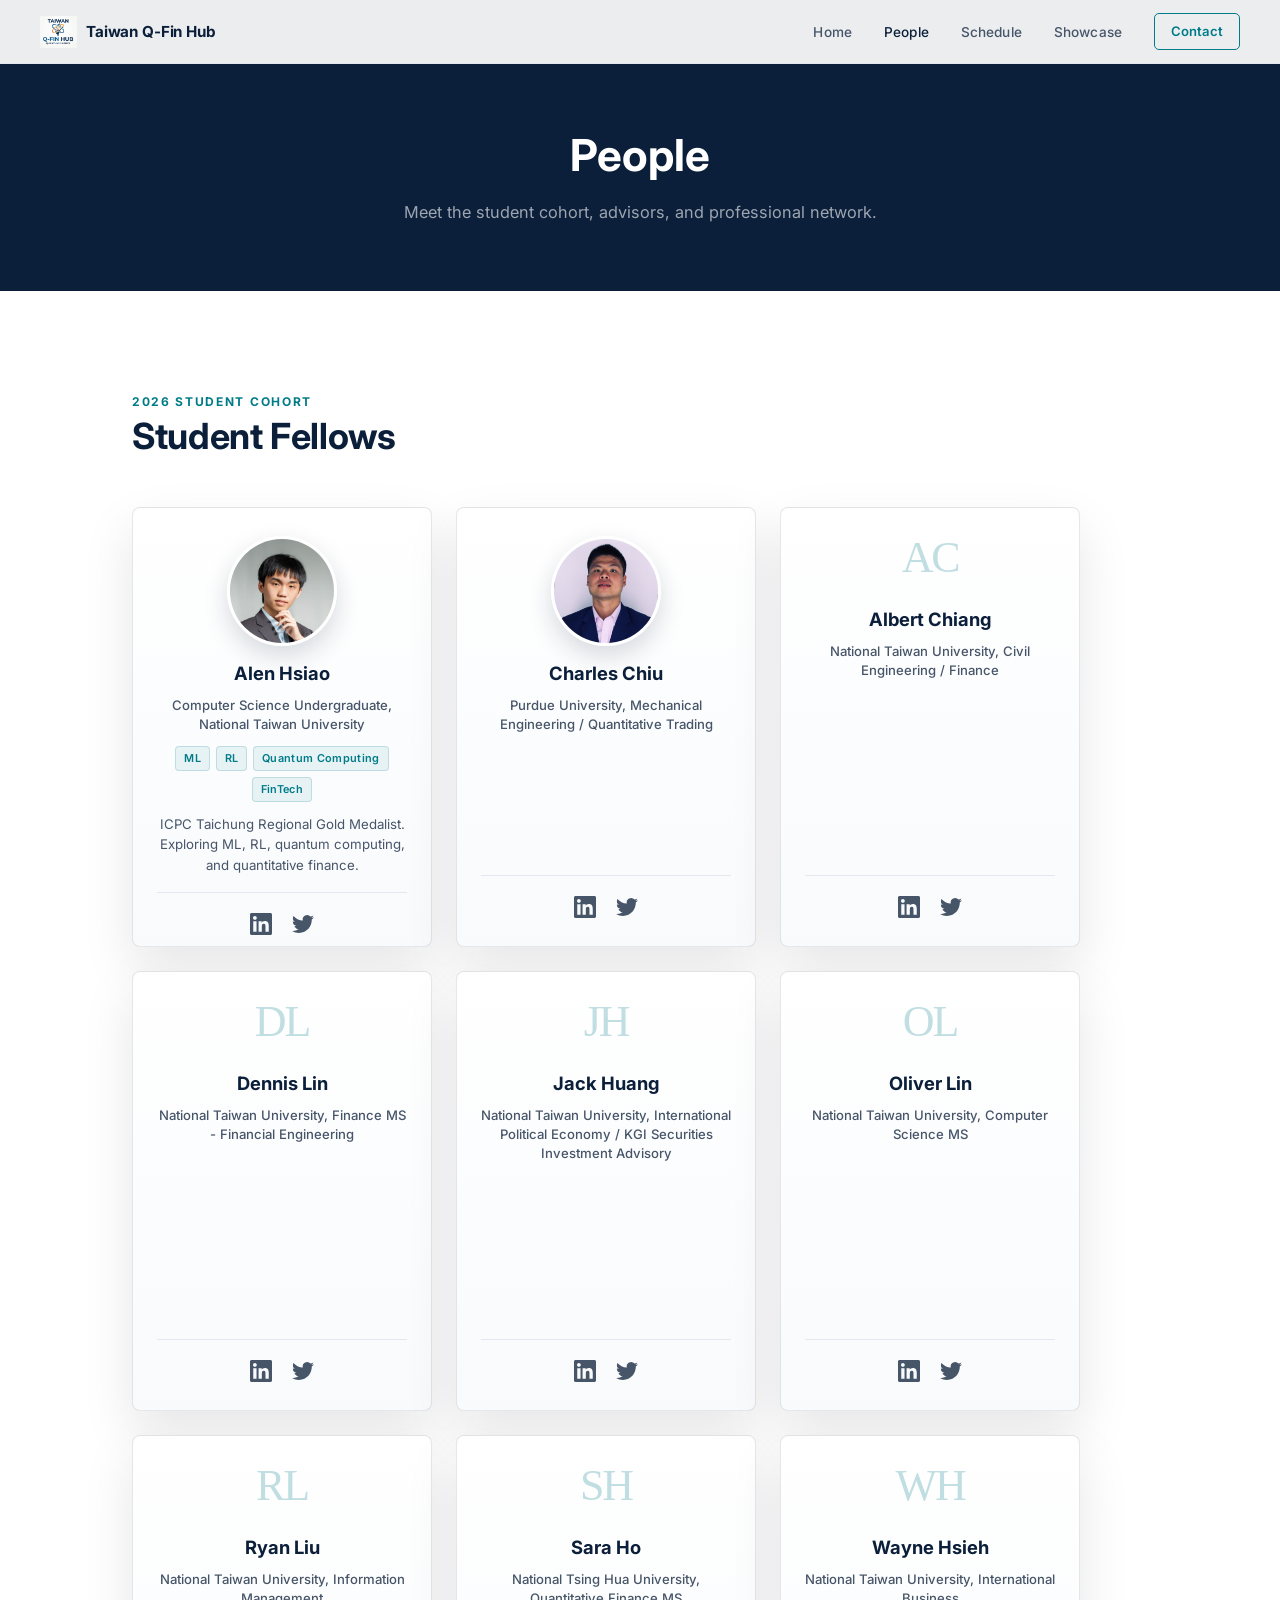
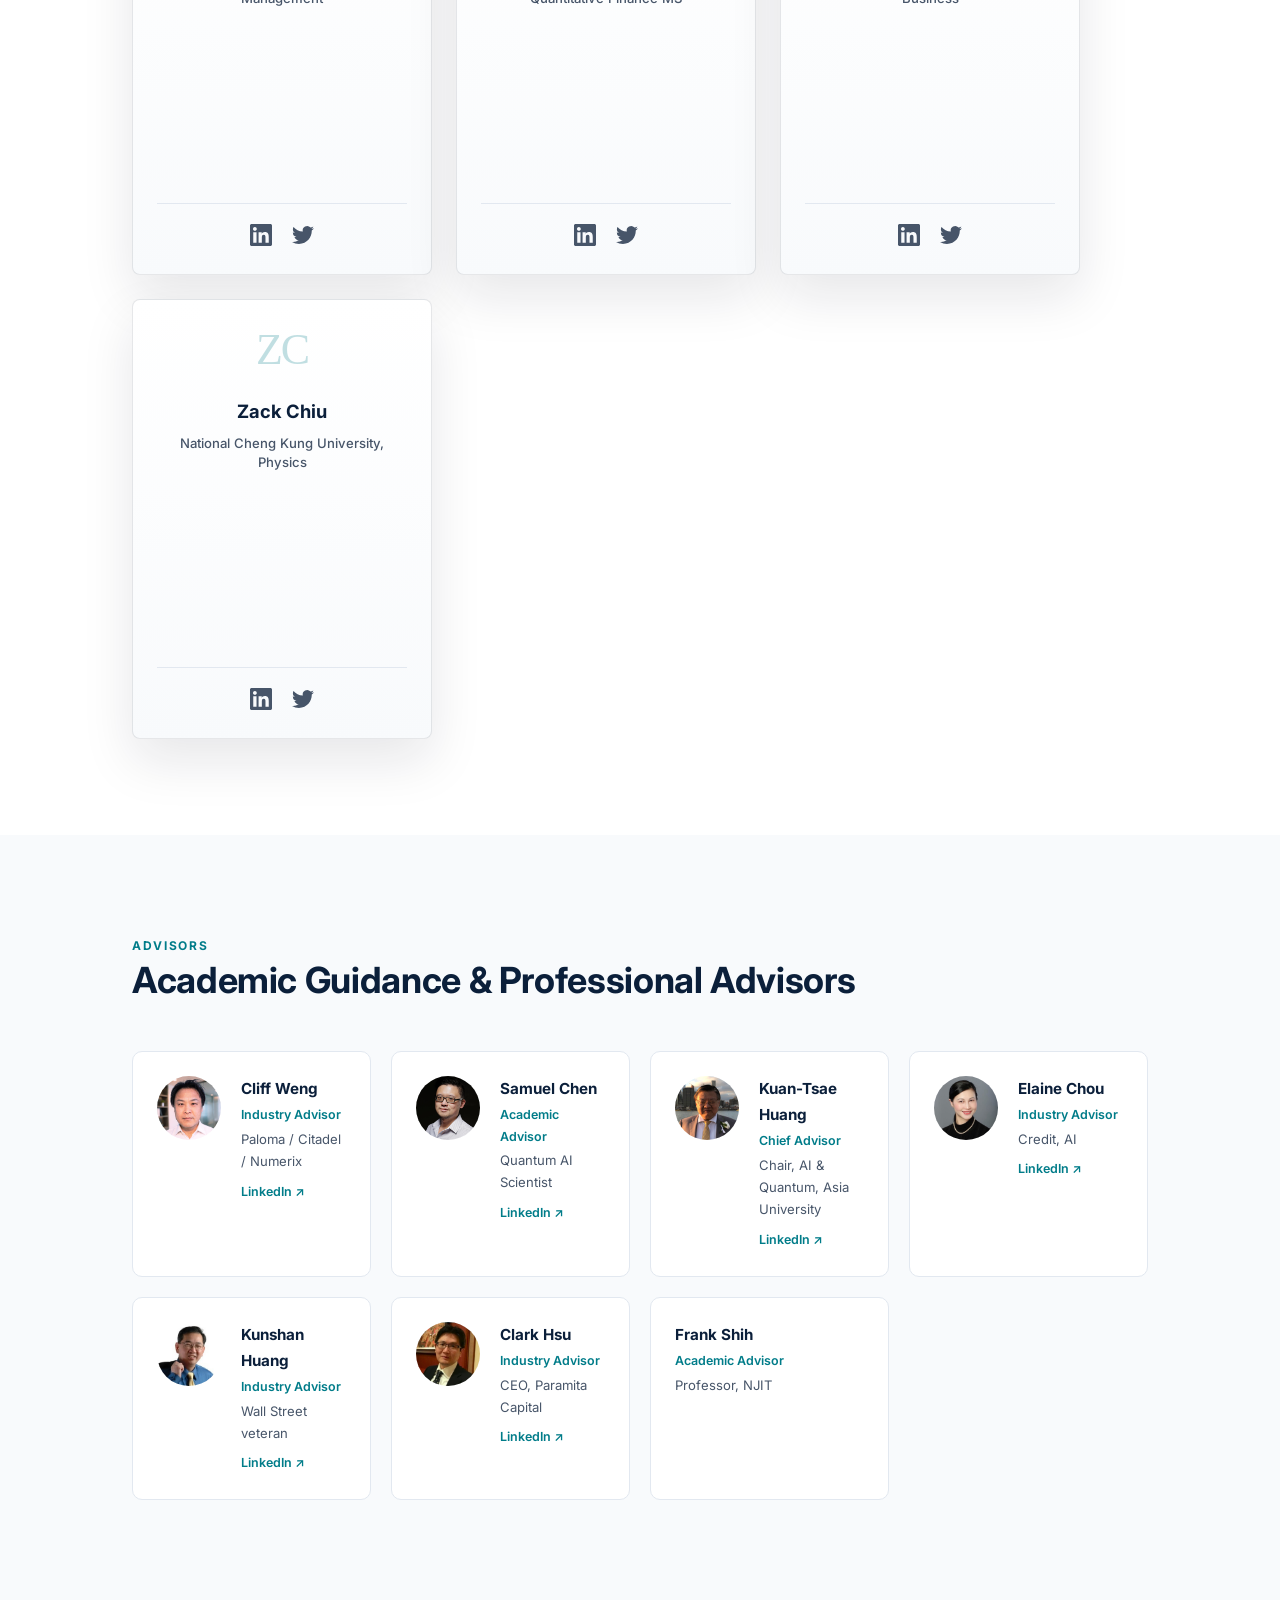
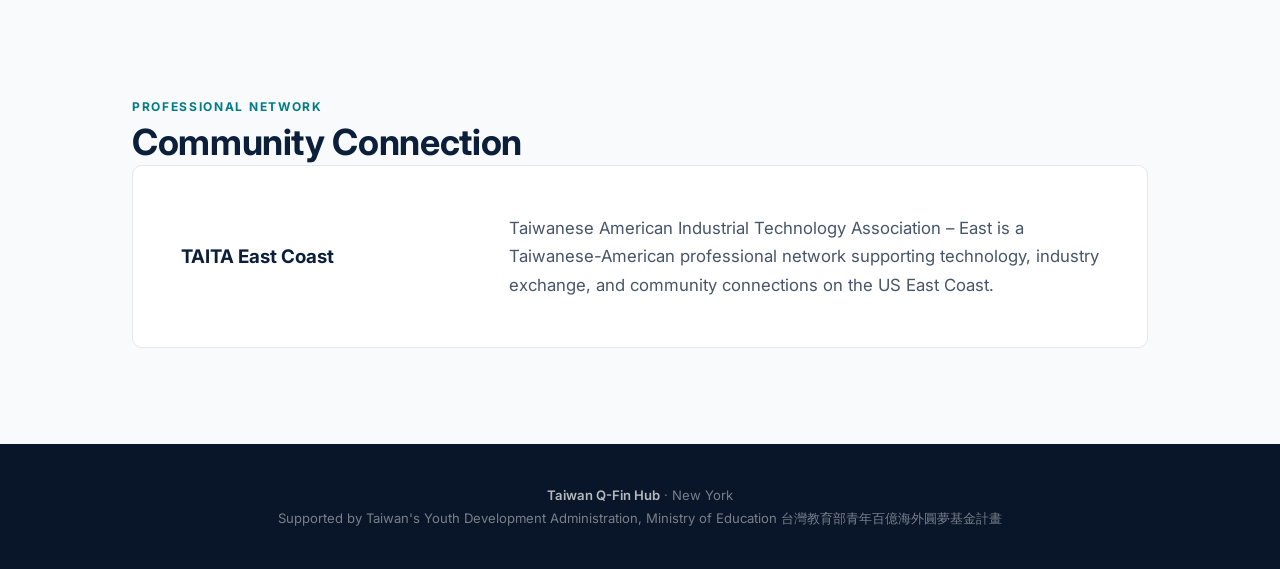
==== commit 0b791125: "make it more of a permanent institution than a summer camp" ====
--- a/people.html
+++ b/people.html
@@ -4,7 +4,7 @@
   <meta charset="UTF-8" />
   <meta name="viewport" content="width=device-width, initial-scale=1.0" />
   <title>People | Taiwan Q-Fin Hub</title>
-  <meta name="description" content="Meet the student cohort, advisors, and professional network behind Taiwan Q-Fin Hub's Summer 2026 exchange." />
+  <meta name="description" content="Meet the student cohort, advisors, and professional network behind Taiwan Q-Fin Hub" />
   <link rel="preconnect" href="https://fonts.googleapis.com" />
   <link rel="preconnect" href="https://fonts.gstatic.com" crossorigin />
   <link href="https://fonts.googleapis.com/css2?family=Inter:wght@300;400;500;600;700;800&display=swap" rel="stylesheet" />
@@ -33,7 +33,7 @@
   <!-- ========== PAGE HERO ========== -->
   <div class="page-hero">
     <h1>People</h1>
-    <p>Meet the student cohort, advisors, and professional network behind the Summer 2026 exchange.</p>
+    <p>Meet the student cohort, advisors, and professional network.</p>
   </div>
 
   <!-- ========== SECTION 1: 2026 STUDENT COHORT ========== -->
@@ -71,8 +71,8 @@
 
   <!-- ========== FOOTER ========== -->
   <footer>
-    <strong>Taiwan Q-Fin Hub</strong> · Summer 2026 Greater New York Exchange<br>
-    Supported by Taiwan's Youth Development Administration, Ministry of Education
+    <strong>Taiwan Q-Fin Hub</strong> · New York<br>
+    Supported by Taiwan's Youth Development Administration, Ministry of Education 台灣教育部青年百億海外圓夢基金計畫
   </footer>
 
   <script src="data.js"></script>
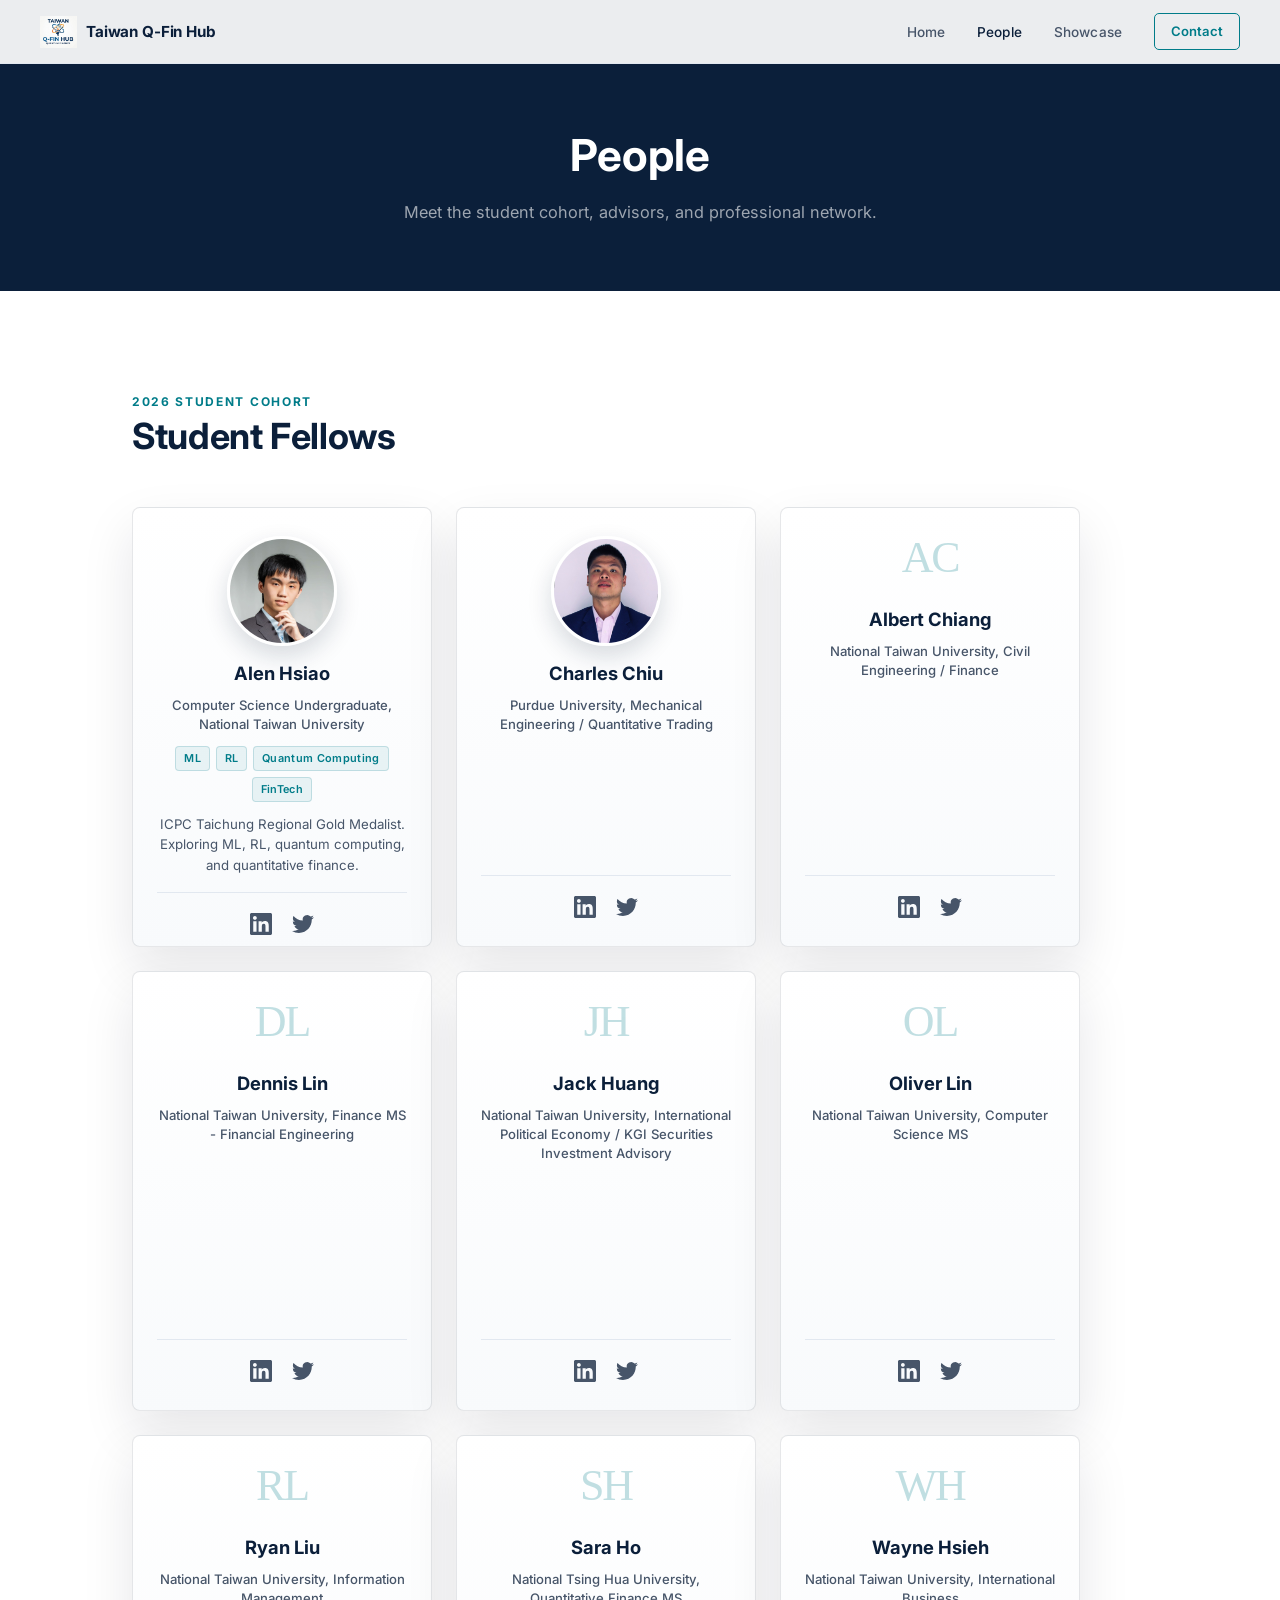
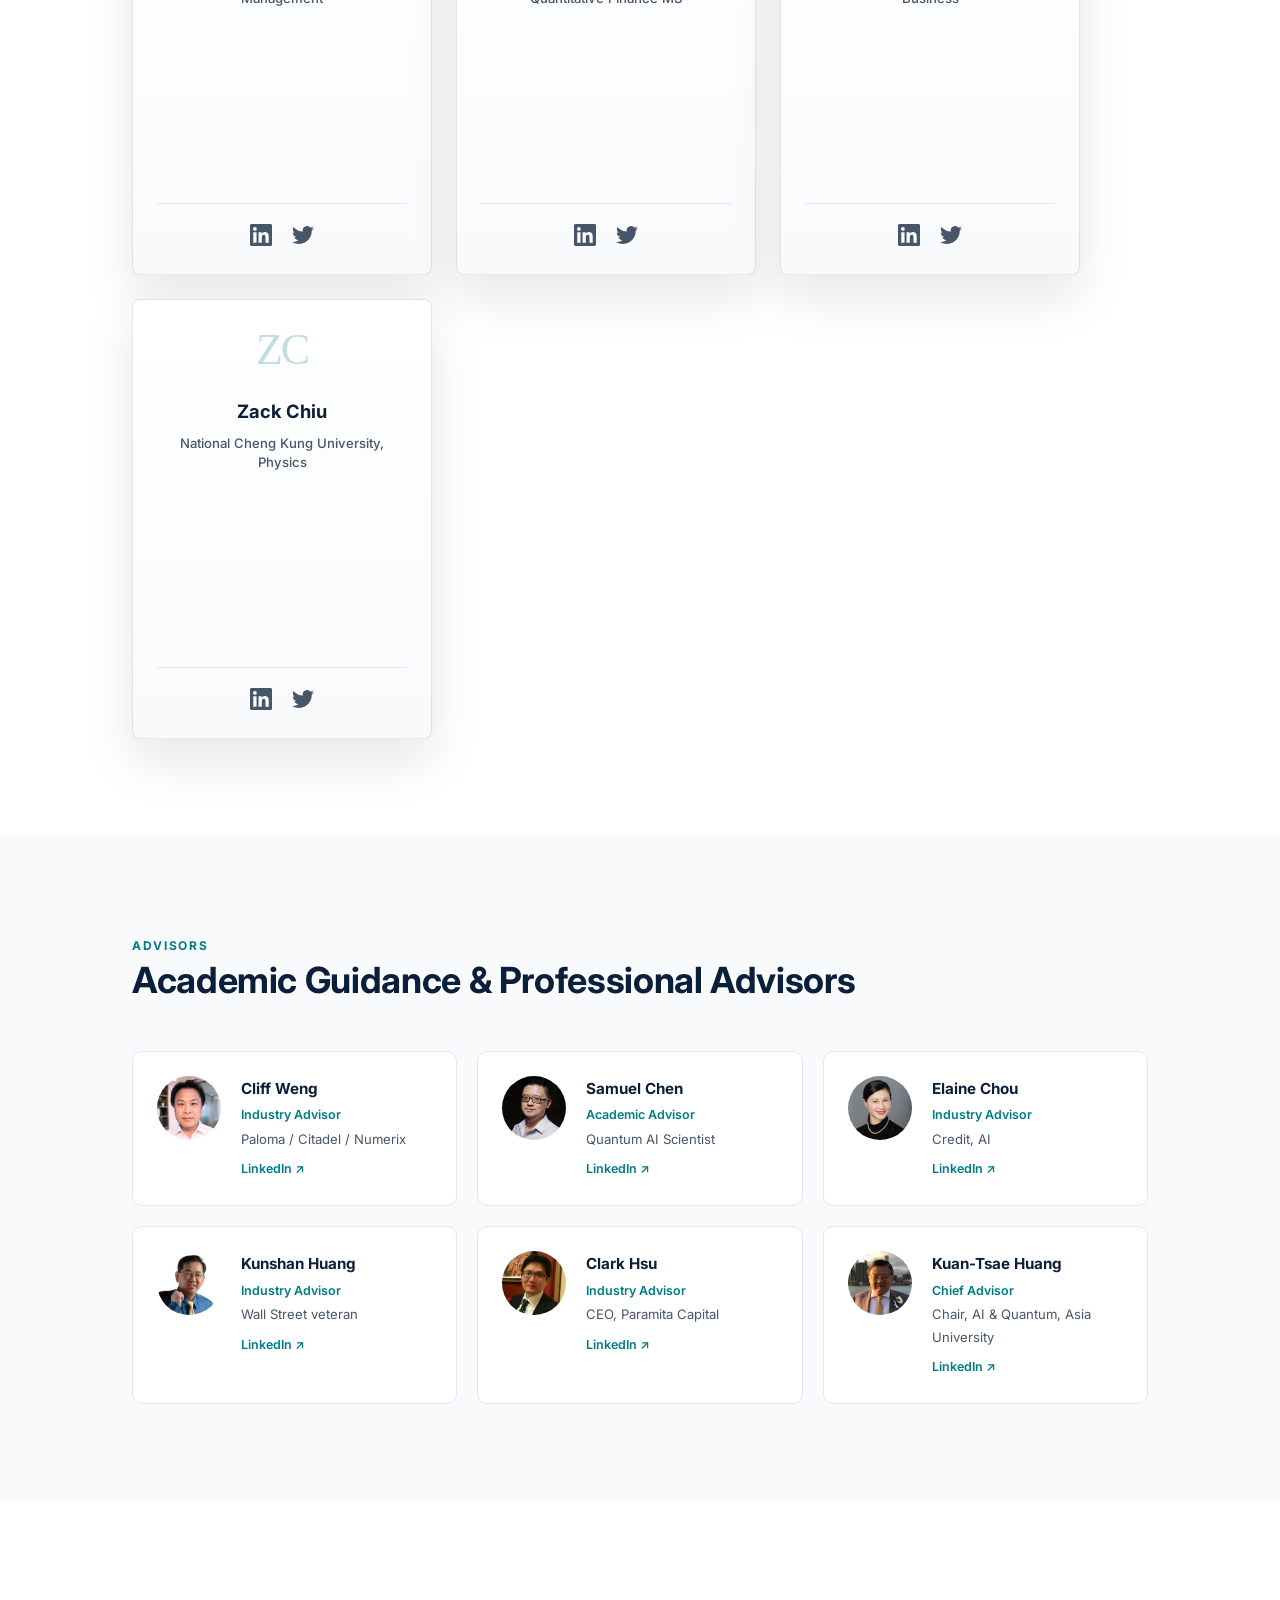
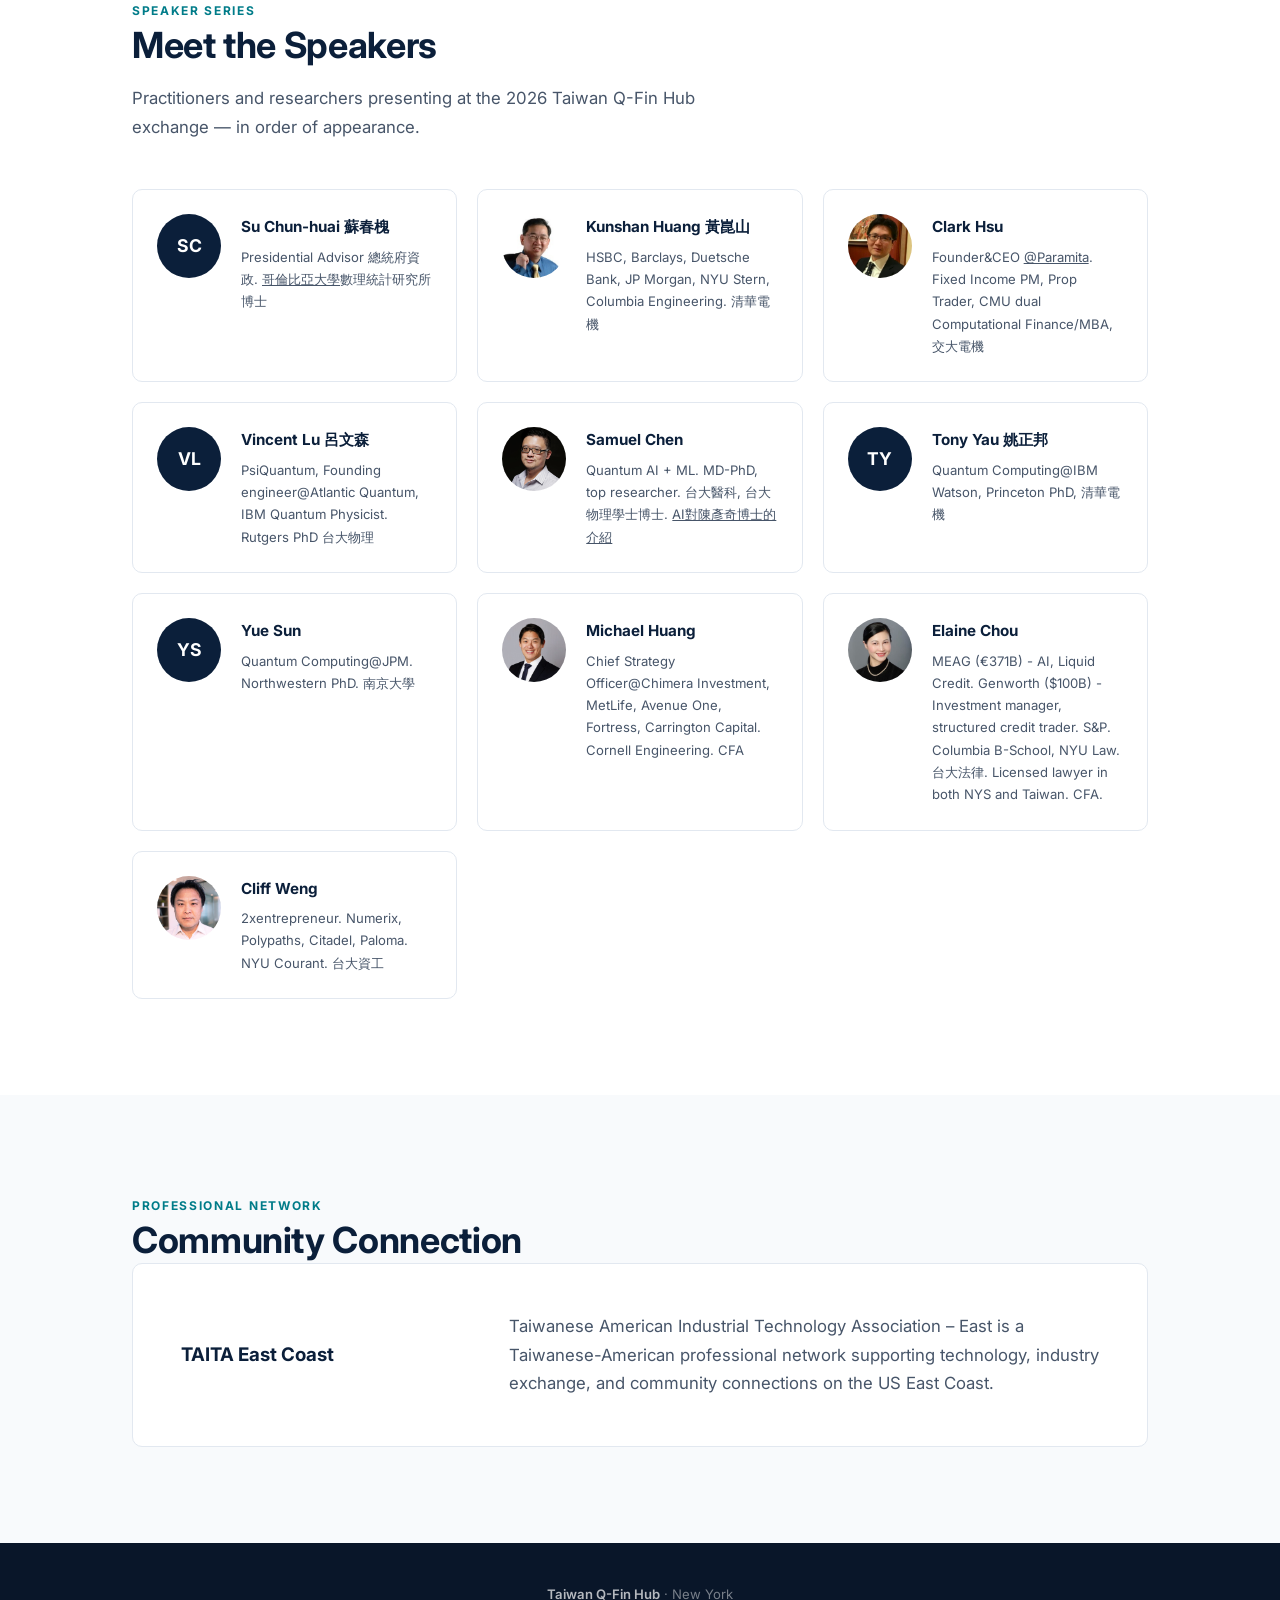
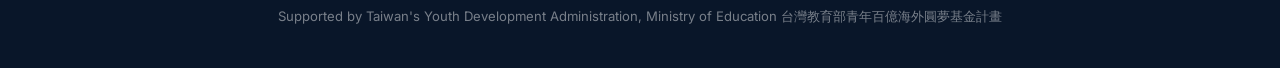
==== commit f33914cf: "Refactor code structure for improved readability and maintainability" ====
--- a/people.html
+++ b/people.html
@@ -22,7 +22,6 @@
       <ul class="nav-links">
         <li><a href="index.html">Home</a></li>
         <li><a href="people.html" class="nav-active">People</a></li>
-        <li><a href="schedule.html">Schedule</a></li>
         <li><a href="showcase.html">Showcase</a></li>
       </ul>
       <a href="mailto:contact@taiwanqfinhub.org" class="nav-contact">Contact</a>
@@ -56,7 +55,18 @@
     </div>
   </section>
 
-  <!-- ========== SECTION 3: PROFESSIONAL NETWORK ========== -->
+  <!-- ========== SECTION 3: MEET THE SPEAKERS ========== -->
+  <section class="advisors-section" id="speakers" style="background:var(--white);">
+    <div class="container">
+      <span class="section-label">Speaker Series</span>
+      <h2 class="section-title">Meet the Speakers</h2>
+      <p class="section-subtitle" style="margin-bottom:0;">Practitioners and researchers presenting at the 2026 Taiwan Q-Fin Hub exchange — in order of appearance.</p>
+
+      <div class="advisors-grid" id="speakers-grid"></div>
+    </div>
+  </section>
+
+  <!-- ========== SECTION 4: PROFESSIONAL NETWORK ========== -->
   <section class="network-section">
     <div class="container">
       <span class="section-label">Professional Network</span>
@@ -82,6 +92,7 @@
     });
     initStudentGrid('students-card-grid');
     initAdvisorsGrid('advisors-grid');
+    initSpeakersGrid('speakers-grid');
   </script>
 
 </body>
--- a/styles.css
+++ b/styles.css
@@ -949,7 +949,7 @@
 }
 .advisors-grid {
   display: grid;
-  grid-template-columns: repeat(4, 1fr);
+  grid-template-columns: repeat(3, 1fr);
   gap: 1.25rem;
   margin-top: 3rem;
 }
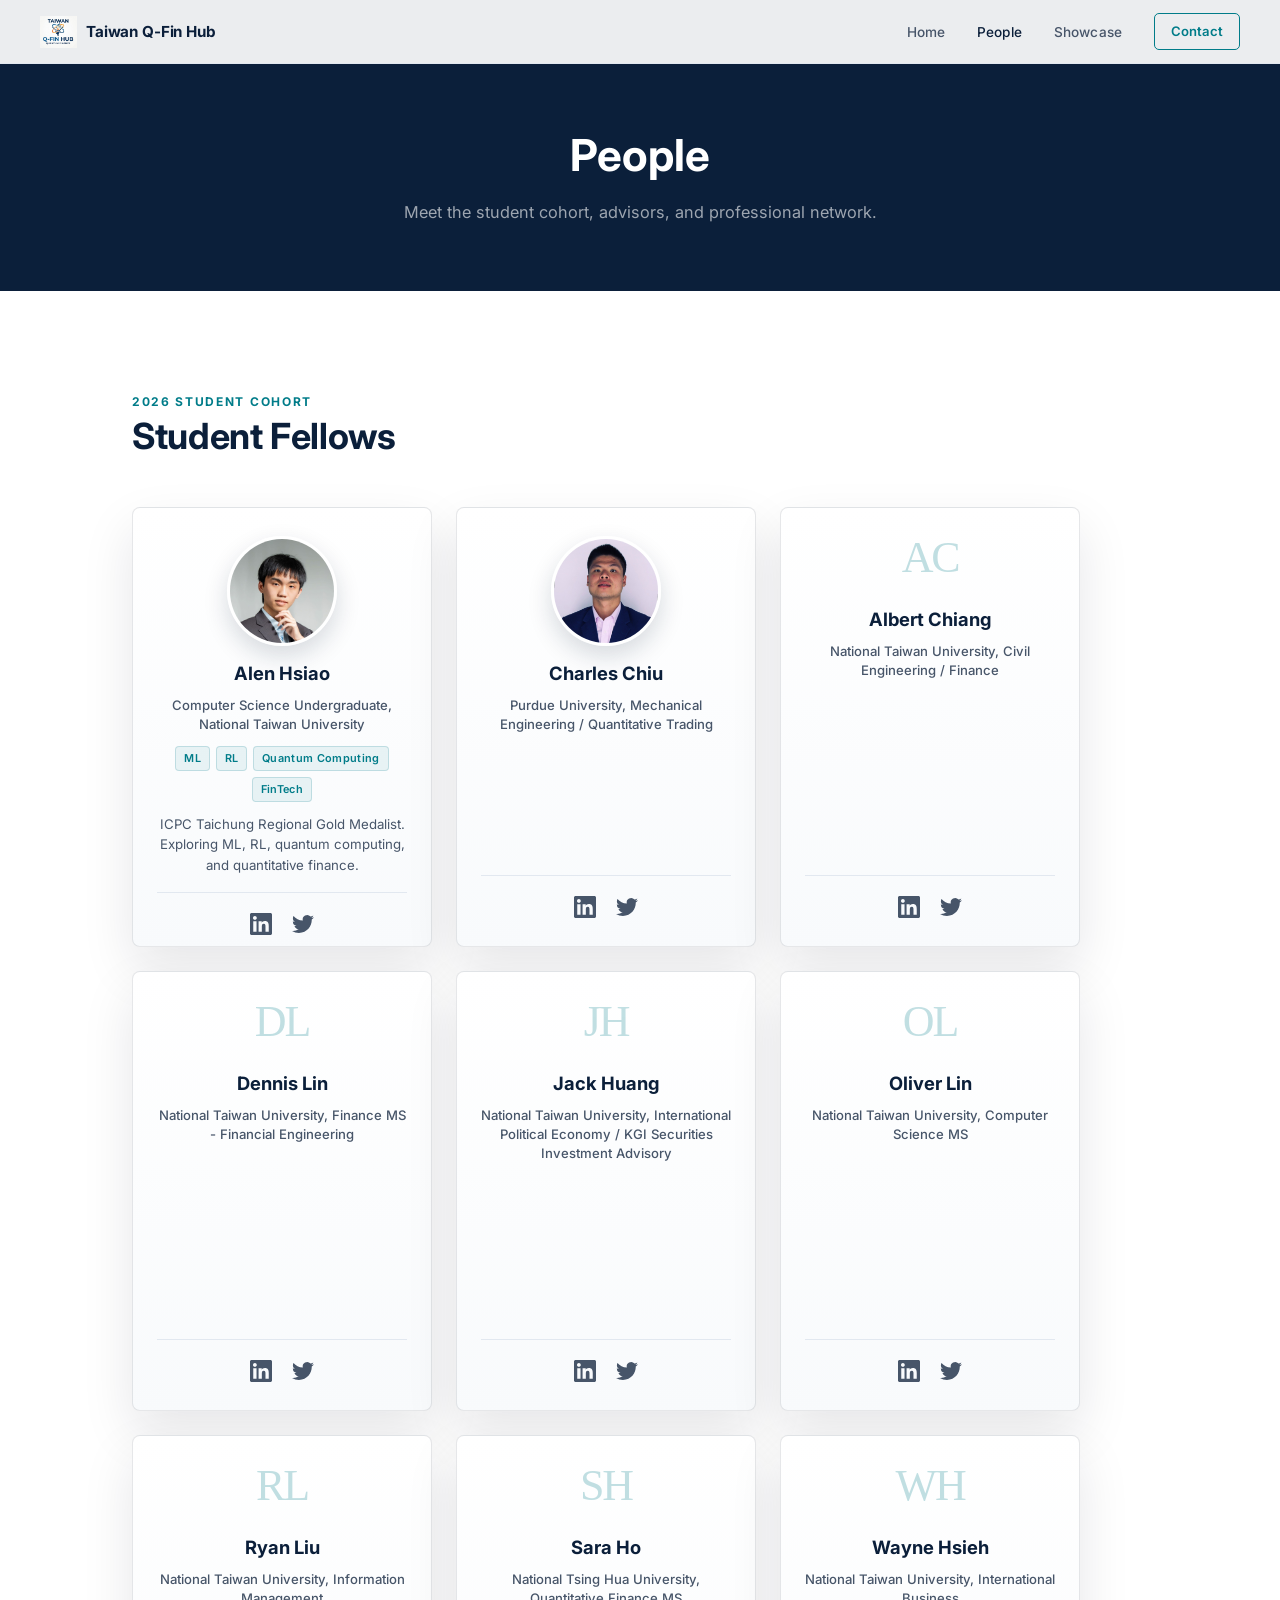
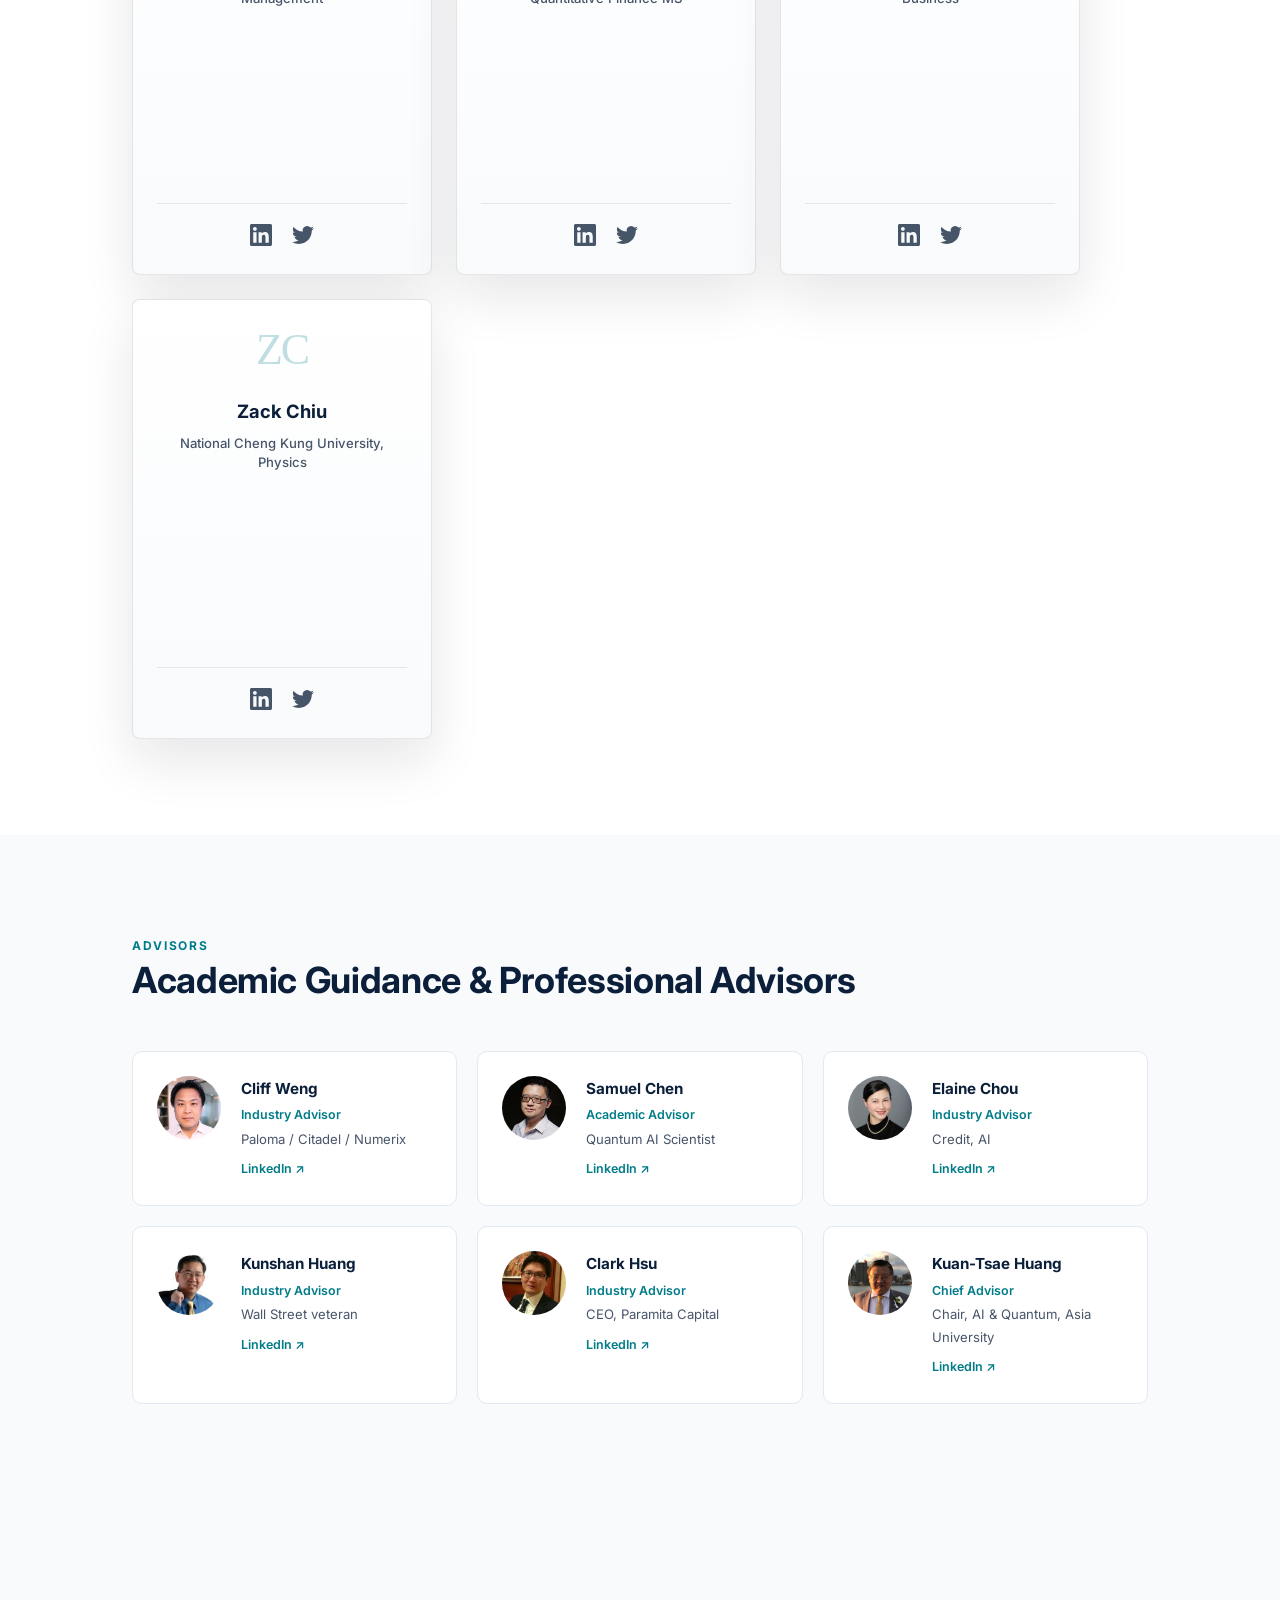
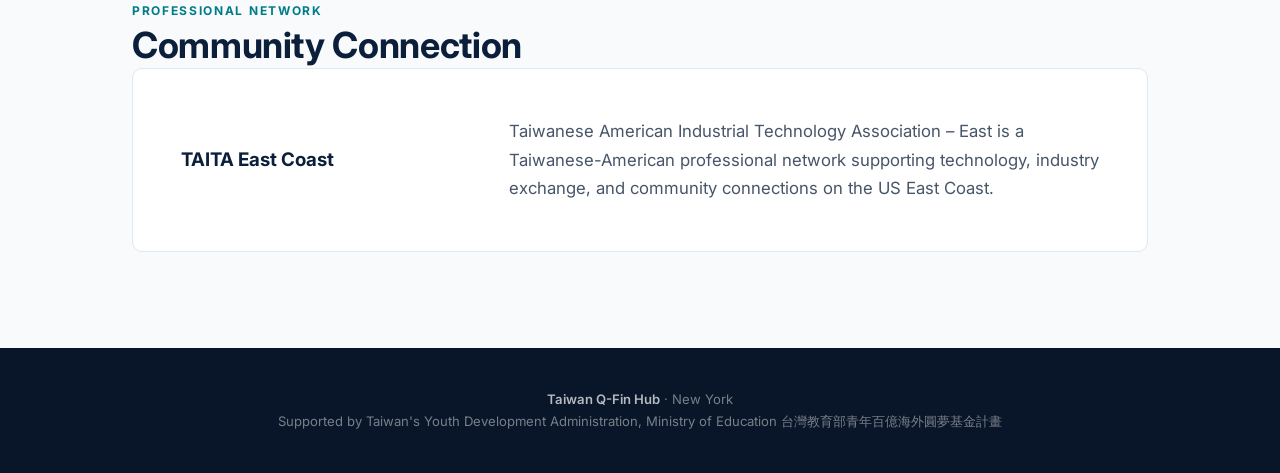
==== commit 55ec23ce: "Add Speaker Series section to index.html and remove from people.html" ====
--- a/people.html
+++ b/people.html
@@ -55,18 +55,7 @@
     </div>
   </section>
 
-  <!-- ========== SECTION 3: MEET THE SPEAKERS ========== -->
-  <section class="advisors-section" id="speakers" style="background:var(--white);">
-    <div class="container">
-      <span class="section-label">Speaker Series</span>
-      <h2 class="section-title">Meet the Speakers</h2>
-      <p class="section-subtitle" style="margin-bottom:0;">Practitioners and researchers presenting at the 2026 Taiwan Q-Fin Hub exchange — in order of appearance.</p>
-
-      <div class="advisors-grid" id="speakers-grid"></div>
-    </div>
-  </section>
-
-  <!-- ========== SECTION 4: PROFESSIONAL NETWORK ========== -->
+  <!-- ========== SECTION 3: PROFESSIONAL NETWORK ========== -->
   <section class="network-section">
     <div class="container">
       <span class="section-label">Professional Network</span>
@@ -92,7 +81,6 @@
     });
     initStudentGrid('students-card-grid');
     initAdvisorsGrid('advisors-grid');
-    initSpeakersGrid('speakers-grid');
   </script>
 
 </body>
